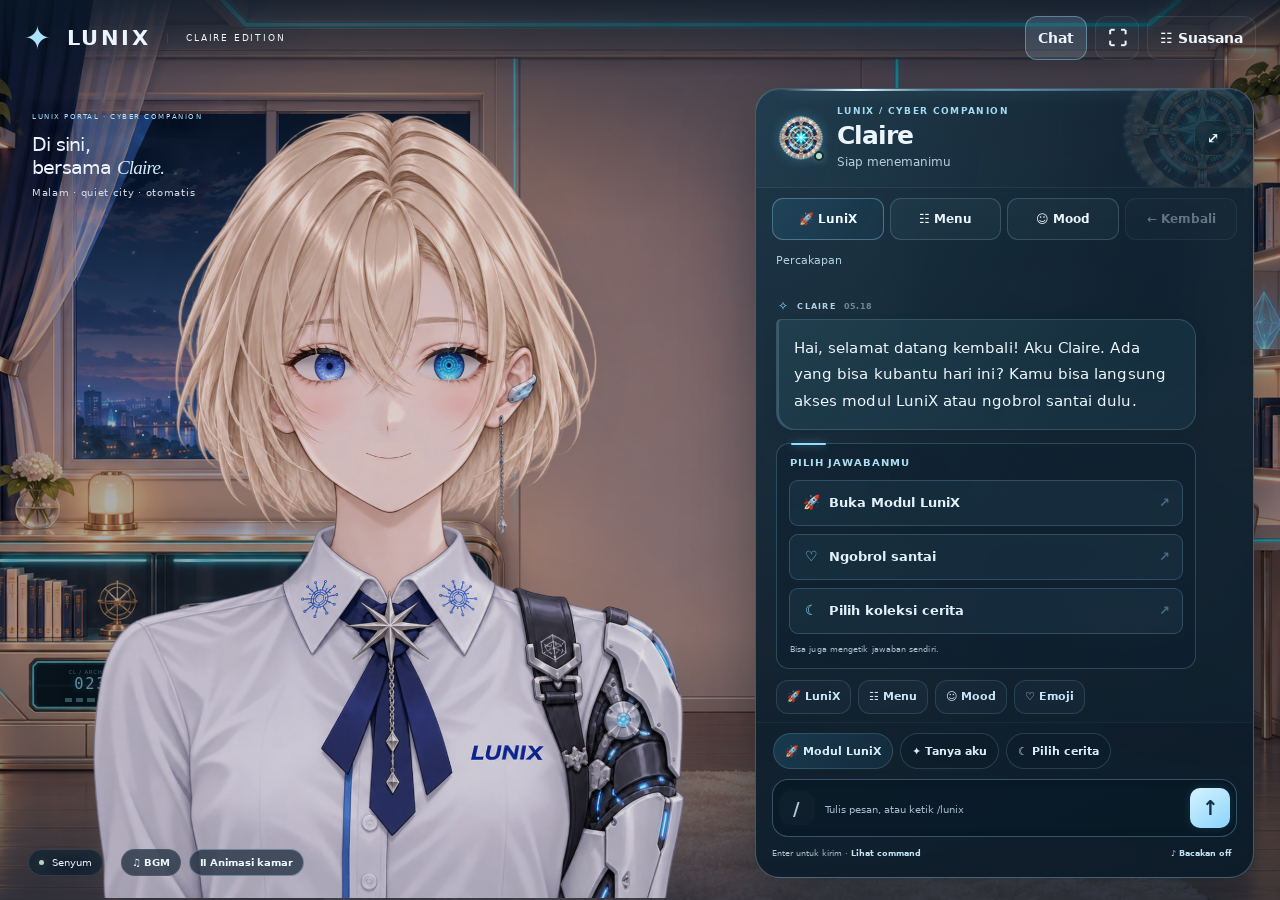
==== room.html @ 301cb4c5 "test phase test phase" ====
<!doctype html><html lang="id"><head><meta charset="utf-8"><meta name="viewport" content="width=device-width,initial-scale=1,viewport-fit=cover,interactive-widget=resizes-content"><meta name="theme-color" content="#101c29"><meta name="description" content="Portal interaktif LUNIX bersama Claire. Akses LuniX Gaji, TPP, Kas Kecil, Arsip, dan layanan lainnya dengan mudah."><title>LUNIX · Claire Edition</title><link rel="icon" type="image/svg+xml" href="data:image/svg+xml,%3Csvg%20xmlns='http://www.w3.org/2000/svg'%20viewBox='0%200%2064%2064'%3E%3Crect%20width='64'%20height='64'%20rx='16'%20fill='%230d1f2d'/%3E%3Cpath%20d='M32%2010l5.5%2016.5L54%2032l-16.5%205.5L32%2054l-5.5-16.5L10%2032l16.5-5.5Z'%20fill='%239ee6ff'/%3E%3C/svg%3E"><link rel="stylesheet" href="room.css"><link rel="stylesheet" href="chat.css"><link rel="stylesheet" href="chat-v130.css"><link rel="stylesheet" href="chat-v131.css"></head><body class="immersive-room"><a class="skip" href="#message">Langsung ke chat</a><main class="app"><header class="topbar"><a class="brand" href="index.html" target="_top" aria-label="LUNIX beranda"><span class="spark">✦</span> LUNIX <span class="brand-sub">CLAIRE EDITION</span></a><nav aria-label="Menu utama"><button class="icon-button" id="chat-toggle" aria-controls="chat-panel" aria-expanded="true">Chat</button><button class="icon-button" id="fullscreen-toggle" aria-label="Layar penuh">⛶</button><button class="icon-button" id="open-settings" aria-label="Buka pengaturan">☷ <span>Suasana</span></button></nav></header><div class="workspace"><section class="scene-card" aria-label="Claire di kamarnya"><div class="room-stage" id="room-stage"><div class="room-world" id="room-world" aria-hidden="true"></div><div class="scene-shade" aria-hidden="true"></div><div class="scene-heading"><span class="eyebrow">LUNIX PORTAL · CYBER COMPANION</span><h1>Di sini, bersama <em>Claire.</em></h1><p id="ambience-label">Blue hour · city lights</p></div><div class="avatar-wrap"><canvas id="avatar" role="img" aria-label="Claire, karakter anime sibernetik yang bereaksi saat diajak ngobrol"></canvas></div><div class="scene-note" id="scene-note" role="status">Menyiapkan Claire…</div><div class="scene-footer"><span><i></i><b id="mood-label">Netral</b></span><div class="scene-controls"><button id="bgm-mute" aria-label="Mute BGM saja" aria-pressed="false">♫ BGM</button><button id="toggle-room" aria-pressed="true" title="Jeda atau lanjutkan animasi kamar">Ⅱ <span>Animasi kamar</span></button></div></div></div></section><section id="chat-panel" class="chat-panel" aria-labelledby="chat-title"><div class="chat-led" aria-hidden="true"><i></i></div><header class="chat-header"><div class="claire-core" aria-hidden="true"><img class="core-gear" src="assets/claire-chat-core-v119.png" alt=""><span></span></div><div><span class="chat-kicker">LUNIX / CYBER COMPANION</span><h2 id="chat-title">Claire</h2><p id="chat-presence">Siap menemanimu</p></div><button class="icon-button" id="expand-chat" aria-label="Perbesar atau kecilkan chat">⤢</button><img class="header-gear" src="assets/claire-chat-core-v119.png" alt="" aria-hidden="true"></header><div class="chat-toolbar" role="navigation" aria-label="Navigasi chat"><button id="chat-lunix" aria-controls="messages">🚀 LuniX</button><button id="chat-menu" aria-controls="messages">☷ Menu</button><button id="chat-moods">☺ Mood</button><button id="chat-back" disabled>← Kembali</button></div><div class="chat-location"><span id="chat-route">Percakapan</span><button id="jump-latest" hidden>↓ Pesan terbaru</button><button id="finish-typewriter" hidden>▸ Tampilkan lengkap</button></div><div class="messages" id="messages" role="log" aria-label="Percakapan" aria-live="polite" aria-relevant="additions"></div><div class="typing" id="typing" hidden>Claire sedang merespons <span>● ● ●</span></div><div class="suggestions" aria-label="Arah percakapan"><button data-command="/lunix" class="suggestion-primary">🚀 Modul LuniX</button><button data-command="/tanya">✦ Tanya aku</button><button data-command="/cerita">☾ Pilih cerita</button></div><form id="chat-form" class="composer"><label class="sr-only" for="message">Pesan atau command</label><div class="input-row"><button type="button" id="open-commands" aria-label="Lihat daftar command">/</button><input id="message" name="message" autocomplete="off" maxlength="600" enterkeyhint="send" placeholder="Tulis pesan, atau ketik /lunix"><button type="submit" id="send" aria-label="Kirim pesan">↑</button></div><div class="composer-caption"><span>Enter untuk kirim · <button type="button" id="command-link">Lihat command</button></span><button type="button" id="voice-toggle" aria-pressed="false">♪ Bacakan off</button></div></form></section></div><footer class="page-footer"><span>LUNIX · CLAIRE EDITION</span><span>Ketuk Claire untuk menyapa · Ketik /lunix untuk modul</span></footer></main><dialog id="commands-dialog" aria-labelledby="commands-title"><div class="dialog-heading"><div><span class="eyebrow">ONE LITTLE COMMAND</span><h2 id="commands-title">Beri Claire arahan.</h2></div><button data-close aria-label="Tutup daftar command">×</button></div><p>Ketuk command untuk langsung menjalankannya, atau ketik di chat.</p><div class="command-grid" id="command-grid"></div><p class="subtle">Mood lain: netral, senyum, santai, sedih, tertawa, gemas, benci, terkejut, marah, devil. Semua tersedia di menu Ekspresi.</p></dialog><dialog id="settings-dialog" aria-labelledby="settings-title"><div class="dialog-heading"><div><span class="eyebrow">MAKE YOURSELF AT HOME</span><h2 id="settings-title">Suasana & gerakan</h2></div><button data-close aria-label="Tutup pengaturan">×</button></div><div class="settings-grid"><label>Waktu di kamar<select id="lighting"><option value="auto">Otomatis · jam perangkat</option><option value="morning">Pagi · soft sunrise</option><option value="day">Siang · clear sky</option><option value="dusk">Sore · blue hour</option><option value="night">Malam · quiet city</option><option value="cycle">Pratinjau siklus · 2 menit</option></select></label><label>Layar TV<select id="tv-mode"><option value="showcase">LUNIX · animated showcase</option><option value="orbit">Orbit · planetarium</option><option value="music">Musik · visualizer tanpa audio</option><option value="off">Matikan layar</option></select></label><label>Gerakan karakter<select id="character-motion"><option value="calm">Natural · lembut</option><option value="lively">Lebih aktif</option><option value="off">Idle mati</option></select></label><label>Kualitas avatar<select id="quality"><option value="eco">Hemat · hingga 30 FPS</option><option value="smooth">Halus adaptif · hingga 60 FPS</option></select></label><label class="check"><input id="room-motion" type="checkbox" checked> Animasi langit, cahaya & TV</label><label class="check"><input id="blush" type="checkbox" checked> Rona pipi sesuai ekspresi</label><label class="check"><input id="emoji" type="checkbox" checked> Emoji saat mood berganti</label><label class="check"><input id="chat-fx" type="checkbox" checked> LED & gear chatbox</label><label class="check"><input id="hair-motion" type="checkbox" checked> Rambut mengikuti gerak & angin lembut</label><label class="check"><input id="follow" type="checkbox" checked> Tatapan mengikuti kursor</label></div><section class="text-settings" aria-labelledby="text-settings-title"><span class="eyebrow">MAKE IT COMFORTABLE</span><h3 id="text-settings-title">Tampilan chat</h3><label class="check"><input id="typewriter-enabled" type="checkbox" checked> Teks muncul bertahap</label><label>Kecepatan teks<select id="typewriter-speed"><option value="slow">Pelan · 24 karakter/detik</option><option value="normal" selected>Natural · 42 karakter/detik</option><option value="fast">Cepat · 72 karakter/detik</option></select></label><p class="subtle">Ketuk Tampilkan lengkap untuk melewati animasi.</p></section><section class="idle-settings text-settings" aria-labelledby="idle-title"><span class="eyebrow">A LITTLE MORE ALIVE</span><h3 id="idle-title">Teman saat senggang</h3><label class="check"><input id="idle-enabled" type="checkbox" checked> Sapaan lembut setelah lama diam</label><label>Waktu menunggu<select id="idle-delay"><option value="120">2 menit</option><option value="180">3 menit</option><option value="300">5 menit</option></select></label><label class="check"><input id="idle-audio" type="checkbox"> Humming & bunyi suasana Claire</label><div class="audio-actions"><button id="idle-preview">✦ Pratinjau sapaan</button><button id="test-humming">♫ Coba humming</button></div><p class="subtle">Tidak menyela saat kamu mengetik, membaca riwayat, atau membuka menu. Maksimal dua sapaan dan dua humming dalam satu masa diam. Humming bawaan bernuansa sintetis lembut.</p></section><section class="audio-settings" aria-labelledby="audio-title"><div class="audio-heading"><span class="eyebrow">ROOM SOUND</span><h3 id="audio-title">Musik & suara Claire</h3><p>BGM dan suara Claire diatur terpisah.</p></div><div class="audio-cards"><div class="audio-card"><h4>Musik kamar</h4><div class="audio-actions"><button id="bgm-play" aria-pressed="false">▷ Putar BGM</button><button id="bgm-mute-setting" aria-pressed="false" aria-label="Mute BGM saja">Mute BGM</button></div><label class="audio-volume" for="bgm-volume"><span>Volume BGM <output id="bgm-volume-value" for="bgm-volume">35%</output></span><input id="bgm-volume" type="range" min="0" max="100" value="35"></label><small id="bgm-status" role="status">BGM dijeda</small></div><div class="audio-card"><h4>Suara Claire</h4><label class="check"><input id="audio-reactions" type="checkbox" checked> Suara reaksi</label><label class="audio-volume" for="claire-volume"><span>Volume suara <output id="claire-volume-value" for="claire-volume">80%</output></span><input id="claire-volume" type="range" min="0" max="100" value="80"></label><div class="audio-actions"><button id="test-giggle">▷ Uji giggle</button></div><small id="claire-audio-status" role="status">Suara reaksi siap</small></div></div><p class="subtle">BGM diputar otomatis secara loop saat kamar siap. Volumenya merendah saat Claire bersuara dan kembali lembut setelahnya.</p></section><p class="subtle" id="motion-notice">Animasi berjalan penuh. BGM diputar otomatis secara loop.</p><div class="settings-links"><a href="background.html" target="_blank" rel="noopener">Lihat kamar tanpa Claire ↗</a></div></dialog><dialog id="expressions-dialog" aria-labelledby="expressions-title"><div class="dialog-heading"><div><span class="eyebrow">A MOOD FOR EVERY MOMENT</span><h2 id="expressions-title">Ekspresi Claire</h2></div><button data-close aria-label="Tutup ekspresi">×</button></div><div id="mood-grid" class="mood-grid"></div><label class="eye-setting">Kelopak mata<select id="eye-mode"><option value="auto">Otomatis</option><option value="closed">Tutup Mata</option><option value="immersed">Menghayati</option></select></label><div class="gesture-grid"><button data-command="/angguk">Angguk</button><button data-command="/miring">Miring kepala</button><button data-command="/lihat kiri">Lirik kiri</button><button data-command="/lihat kanan">Lirik kanan</button><button data-command="/lihat atas">Lirik atas</button><button data-command="/lihat bawah">Lirik bawah</button></div></dialog><script src="room-boot.js"></script></body></html>
---- room.css ----
.room-stage{position:relative;isolation:isolate;overflow:hidden;background:#172e43;width:100%;height:100%}.room-world{position:absolute;overflow:hidden;background:url('assets/claire-room-landscape-v122.png') center/100% 100% no-repeat;transition:filter 1.8s ease}.room-world.portrait{background-image:url('assets/claire-room-portrait-v122.png')}.room-world.night{filter:brightness(.68) saturate(.86) hue-rotate(4deg)}.window-pane{position:absolute;overflow:hidden;contain:paint;pointer-events:none}.window-pane.left{left:10.74%;top:12.7%;width:14.13%;height:38.18%;clip-path:polygon(42% 0,100% 0,100% 100%,0 100%,0 50%)}.window-pane.right{left:25.85%;top:12.7%;width:14.13%;height:38.18%}.portrait .window-pane.left{left:9.3%;top:12.5%;width:17.25%;height:23.83%}.portrait .window-pane.right{left:28.22%;top:12.5%;width:16.8%;height:23.83%}.cloud-layer{position:absolute;inset:0;background:radial-gradient(ellipse 29% 3% at 19% 24%,#e6d6f67a,transparent 100%),radial-gradient(ellipse 35% 2% at 62% 42%,#fbd0c365,transparent 100%),radial-gradient(ellipse 20% 2% at 86% 15%,#aecbfc65,transparent 100%);background-size:190% 100%;animation:sky-travel 42s linear infinite alternate;opacity:.65}.window-pane.right .cloud-layer{background-position:40% 0;animation-delay:-9s}.sky-haze{position:absolute;inset:0;background:linear-gradient(0deg,transparent 20%,#82d7ff14 65%,#8abaff20);animation:sky-glow 9s ease-in-out infinite alternate}.star{position:absolute;width:2px;height:2px;background:#e2f5ff;border-radius:50%;box-shadow:0 0 5px #9edcff;animation:twinkle 4.8s ease-in-out infinite;opacity:.25}.night .star{width:2.4px;height:2.4px}.city-light{position:absolute;top:86%;width:2px;height:2px;background:#b7efff;box-shadow:0 0 5px #42c7ff;animation:twinkle 3.8s ease-in-out infinite}.tv-screen{position:absolute;left:72.27%;top:23.9%;width:20.9%;height:17.05%;overflow:hidden;background:radial-gradient(ellipse at 50% 50%,#163654,#071223 78%);border-radius:1px;color:#98dfff;contain:paint;box-shadow:0 0 18px #39cdff27}.portrait .tv-screen{left:66.5%;top:18.9%;width:24.7%;height:9.6%}.tv-screen[data-tv=off]{background:#081223;box-shadow:none}.tv-screen[data-tv=off]>*{visibility:hidden}.tv-orbit{position:absolute;inset:8% 22%;display:grid;place-items:center}.planet{width:33%;aspect-ratio:1;border-radius:50%;background:radial-gradient(circle at 30% 28%,#b4ecff,#4faee5 48%,#16355e 76%);box-shadow:0 0 18px #55caff75}.orbit-ring{position:absolute;width:80%;height:45%;border:1px solid #75d7ff7a;border-radius:50%;transform:rotate(-24deg)}.orbit-ring:after{content:'';position:absolute;width:6px;height:6px;background:#c9f5ff;border-radius:50%;left:3%;top:28%;box-shadow:0 0 9px #47cbff;animation:orbit-light 7s ease-in-out infinite alternate}.orbit-ring.second{transform:rotate(34deg);width:95%;height:60%;border-color:#a8d6ff30}.tv-caption{position:absolute;top:9%;left:8%;font:500 clamp(5px,.65vw,10px)/1.5 system-ui;letter-spacing:.2em;color:#b6dcf1b3}.tv-bottom{position:absolute;bottom:8%;right:8%;font:500 clamp(4px,.5vw,8px)/1 system-ui;letter-spacing:.14em;color:#b6dcf18a}.tv-wave{display:none;position:absolute;inset:34% 14% 24%;align-items:center;justify-content:center;gap:5%}.tv-wave i{display:block;width:5%;height:35%;border-radius:4px;background:linear-gradient(#c3ebff,#4399cc);animation:equalize 1.7s ease-in-out infinite alternate;transform-origin:center}.tv-screen[data-tv=music] .tv-wave{display:flex}.tv-screen[data-tv=music] .tv-orbit{display:none}.ambient-lamp{position:absolute;left:25%;top:48%;width:17%;height:26%;background:radial-gradient(ellipse,#ffcc7e24,transparent 68%);mix-blend-mode:screen;animation:lamp-breathe 8s ease-in-out infinite alternate}.portrait .ambient-lamp{left:12%;top:35%;width:27%;height:22%}.room-world.paused *,body.page-hidden .room-world *{animation-play-state:paused!important}.background-only{margin:0;background:#0c1722;overflow:hidden}.background-only .room-stage{height:100svh}.background-controls{position:fixed;bottom:16px;right:16px;display:flex;gap:8px;z-index:5}.background-controls button,.background-controls a{border:1px solid #ffffff40;background:#0c1722cc;color:white;font:13px system-ui;padding:10px 14px;border-radius:24px;text-decoration:none}.background-controls a:focus-visible,.background-controls button:focus-visible{outline:3px solid #a0e4ff;outline-offset:3px}@keyframes sky-travel{from{background-position:0% 0}to{background-position:100% 0}}@keyframes sky-glow{from{opacity:.25}to{opacity:.9}}@keyframes twinkle{0%,100%{opacity:.16}50%{opacity:.85}}@keyframes orbit-light{from{transform:translate(0,0)}to{transform:translate(65px,12px)}}@keyframes equalize{from{transform:scaleY(.45)}to{transform:scaleY(1.7)}}@keyframes lamp-breathe{from{opacity:.5}to{opacity:.9}}@media (max-width:0px){.room-world *{animation:none!important;transition:none!important}.room-world{transition:none!important}}.tv-showcase{position:absolute;inset:0;display:none;overflow:hidden;background:#071321;pointer-events:none}.lunix-showcase{display:block;width:100%;height:100%}.tv-screen[data-tv=showcase] .tv-showcase{display:block}.tv-screen[data-tv=showcase]>.tv-orbit,.tv-screen[data-tv=showcase]>.tv-wave,.tv-screen[data-tv=showcase]>.tv-caption,.tv-screen[data-tv=showcase]>.tv-bottom{display:none}.tv-brand-float{animation:tv-lunix-float 8s ease-in-out infinite alternate}.tv-brand-shine{animation:tv-lunix-shine 7.5s ease-in-out infinite}.tv-brand-ticker{animation:tv-lunix-ticker 24s linear infinite}.tv-brand-orbit{transform-origin:300px 155px;animation:tv-lunix-orbit 55s linear infinite}.tv-brand-scan{animation:tv-lunix-scan 12s linear infinite}.tv-brand-dots{animation:tv-lunix-dots 8s ease-in-out infinite alternate}@keyframes tv-lunix-float{from{transform:translateY(0)}to{transform:translateY(-3px)}}@keyframes tv-lunix-shine{0%,16%{transform:translateX(0)}66%,100%{transform:translateX(760px)}}@keyframes tv-lunix-ticker{from{transform:translateX(0)}to{transform:translateX(-630px)}}@keyframes tv-lunix-orbit{to{transform:rotate(360deg)}}@keyframes tv-lunix-scan{from{transform:translateY(0)}to{transform:translateY(172px)}}@keyframes tv-lunix-dots{from{opacity:.2}to{opacity:.65}}@media (max-width:0px){.tv-showcase *{animation:none!important;transition:none!important}}.room-world{transition:filter 3.2s ease}.room-world[data-time=morning]{filter:brightness(1.09) saturate(.88)}.room-world[data-time=day]{filter:brightness(1.18) saturate(.85)}.room-world[data-time=dusk]{filter:none}.room-world[data-time=night]{filter:brightness(.68) saturate(.86)}.sky-tone{position:absolute;inset:0;opacity:0;transition:opacity 3.2s ease;pointer-events:none}.sky-morning{background:linear-gradient(#79b8dc 0%,#bedcea 32%,#f6d7b5 62%,#f6d7b500 85%)}.sky-day{background:linear-gradient(#72c4ef 0%,#c6e9fa 50%,#e4f6ff80 73%,#e4f6ff00 89%)}.sky-night{background:linear-gradient(#030c21de,#0a1e4080 58%,transparent 90%)}.room-world[data-time=morning] .sky-morning,.room-world[data-time=day] .sky-day,.room-world[data-time=night] .sky-night{opacity:1}.window-pane.left .sky-morning:after{content:'';position:absolute;left:55%;top:15%;width:18%;aspect-ratio:1;background:radial-gradient(circle,#fff3ccbb,#fff1c626 45%,transparent 72%)}.window-pane.right .sky-night:after{content:'';position:absolute;left:64%;top:11%;width:6%;aspect-ratio:1;border-radius:50%;background:#d3eaff;box-shadow:0 0 13px #c5e5ff40;opacity:.6}.cloud-layer{left:-100%;right:auto;top:0;bottom:auto;width:400%;height:72%;background-image:url("assets/claire-clouds-v121.png");background-size:25% 100%;background-repeat:repeat-x;opacity:.28;animation:room-cloud-drift 52s linear infinite;transition:opacity 3s ease}.cloud-layer.far{opacity:.19;transform:scaleY(.85);animation-duration:95s;top:7%}.cloud-layer.near{animation-duration:48s}.window-pane.right .cloud-layer{background-position:18% 0;animation-delay:-5s}.room-world[data-time=morning] .cloud-layer.near{opacity:.47}.room-world[data-time=day] .cloud-layer.near{opacity:.6}.room-world[data-time=night] .cloud-layer.near{opacity:.12}.room-world[data-time=morning] .cloud-layer.far,.room-world[data-time=day] .cloud-layer.far{opacity:.3}.room-world[data-time=night] .cloud-layer.far{opacity:.07}.room-world[data-time=morning] .star,.room-world[data-time=day] .star,.room-world[data-time=morning] .city-light,.room-world[data-time=day] .city-light{visibility:hidden}.room-world[data-time=day] .ambient-lamp{opacity:.2;animation:none}.sky-haze{opacity:.25;animation-duration:15s}@keyframes room-cloud-drift{from{transform:translateX(0)}to{transform:translateX(-25%)}}@media (max-width:0px){.sky-tone,.cloud-layer{transition:none!important;animation:none!important}}.cloud-layer{background-size:25% auto;background-position:0 20%;mask-image:linear-gradient(90deg,transparent,#000 9%,#000 91%,transparent);mask-size:25% 100%;mask-repeat:repeat-x}.window-pane.right .cloud-layer{background-position:18% 20%}.cabinet-panel{position:absolute;left:7.95%;top:73.9%;width:8%;height:4.55%;display:flex;align-items:center;justify-content:center;flex-direction:column;overflow:hidden;background:linear-gradient(150deg,#091d2a,#07121c);color:#9be6ff;clip-path:polygon(4% 0,96% 0,100% 10%,100% 90%,96% 100%,4% 100%,0 90%,0 10%);contain:paint;text-shadow:0 0 7px #43c8ff77}.portrait .cabinet-panel{left:8.2%;top:54.17%;width:10.15%;height:2.93%}.cabinet-label{font:500 clamp(3px,.42vw,7px)/1.3 system-ui;letter-spacing:.15em;opacity:.6}.cabinet-counter{font:500 clamp(7px,1.2vw,18px)/1.1 ui-monospace,Consolas,monospace;letter-spacing:.13em;transition:color .3s}.cabinet-bars{display:flex;width:50%;height:10%;align-items:center;justify-content:center;gap:8%;margin-top:4%}.cabinet-bars i{width:13%;height:100%;background:#87e4ff;opacity:.55;animation:cabinet-meter 2.8s ease-in-out infinite alternate}.cabinet-bars i:nth-child(2){animation-delay:-.5s}.cabinet-bars i:nth-child(3){animation-delay:-1.2s}.cabinet-bars i:nth-child(4){animation-delay:-1.8s}.cabinet-bars i:nth-child(5){animation-delay:-2.2s}.cabinet-panel:after{position:absolute;content:'';inset:0;background:linear-gradient(transparent 47%,#89eaff14 50%,transparent 53%);animation:cabinet-scan 7s linear infinite;pointer-events:none}.cabinet-led{position:absolute;height:.26%;border-radius:5px;background:#6adfff40;box-shadow:0 0 7px #43c9ff66;overflow:hidden;pointer-events:none}.cabinet-led:before{position:absolute;content:'';inset:0 auto 0 0;width:35%;background:linear-gradient(90deg,transparent,#d2f8ff,#62dfff,transparent);animation:cabinet-flow 4.2s linear infinite}.cabinet-led.one{left:3.1%;top:62.15%;width:12.8%}.cabinet-led.two{left:18%;top:62.15%;width:9.5%}.cabinet-led.three{left:28.8%;top:62.15%;width:10.5%}.cabinet-led.lower{left:23%;top:72.1%;width:17.6%}.cabinet-led.two:before{animation-delay:-1.1s}.cabinet-led.three:before{animation-delay:-2.1s}.cabinet-led.lower:before{animation-delay:-3.2s}.portrait .cabinet-led.one{left:4.8%;top:46.35%;width:12.6%}.portrait .cabinet-led.two{left:20.3%;top:46.35%;width:10%}.portrait .cabinet-led.three{left:32.5%;top:46.35%;width:11%}.portrait .cabinet-led.lower{left:25.9%;top:52.98%;width:19.5%}.ambient-lamp{left:7%;top:46%;width:13%;height:20%}.portrait .ambient-lamp{left:9%;top:35%;width:14%;height:15%}.room-world.paused *:before,.room-world.paused *:after,body.page-hidden .room-world *:before,body.page-hidden .room-world *:after{animation-play-state:paused!important}@keyframes cabinet-flow{from{transform:translateX(-110%)}to{transform:translateX(400%)}}@keyframes cabinet-meter{from{opacity:.25;transform:scaleY(.5)}to{opacity:.9;transform:scaleY(1)}}@keyframes cabinet-scan{from{transform:translateY(-100%)}to{transform:translateY(100%)}}@media (max-width:0px){.cabinet-panel *,.cabinet-panel:after,.cabinet-led:before{animation:none!important;transition:none!important}}.background-controls{left:max(12px,env(safe-area-inset-left));right:max(12px,env(safe-area-inset-right));bottom:max(12px,env(safe-area-inset-bottom));justify-content:flex-end;flex-wrap:wrap}.background-controls button,.background-controls a{min-height:44px;text-align:center}.background-only .room-stage{height:100vh;height:100dvh}@media(max-width:420px){.background-controls{gap:6px}.background-controls button,.background-controls a{font-size:11px;padding:9px 11px}}
---- chat.css ----
:root{color-scheme:dark;--bg:#0c141e;--panel:#14212f;--line:#b5d9ed1a;--text:#eaf4fb;--muted:#9eafbf;--blue:#abe3ff;--serif:Georgia,'Times New Roman',serif;font-family:Inter,Segoe UI,Arial,sans-serif;font-size:14px}*{box-sizing:border-box}body{margin:0;background:radial-gradient(ellipse at 10% 0,#1c344344,transparent 58%),var(--bg);color:var(--text)}button,input,select{font:inherit}button,a,input,select{-webkit-tap-highlight-color:transparent}button{cursor:pointer;border:1px solid var(--line);border-radius:12px;background:#ffffff05;color:var(--text);padding:10px 14px;transition:background .2s,border-color .2s}button:hover{background:#abe3ff14;border-color:#abe3ff44}button:disabled{opacity:.5;cursor:wait}button:focus-visible,a:focus-visible,input:focus-visible,select:focus-visible{outline:2px solid var(--blue);outline-offset:4px}a{color:inherit}button[aria-pressed=true]{background:#abe3ff20;border-color:#abe3ff66}a:hover{color:var(--blue)}.app{max-width:1640px;margin:auto;padding:0 32px}.topbar{height:90px;display:flex;align-items:center;justify-content:space-between;gap:16px}.brand{display:flex;align-items:center;gap:13px;font-weight:800;font-size:21px;letter-spacing:.12em;text-decoration:none;white-space:nowrap}.spark{color:var(--blue);font-size:32px}.brand-sub{font-size:9px;font-weight:400;letter-spacing:.2em;border-left:1px solid var(--line);padding-left:18px;margin-left:4px}.topbar nav{display:flex;align-items:center;gap:16px}.local-badge{font-size:9px;letter-spacing:.16em;color:#b9d0d8;display:flex;align-items:center;gap:8px}.local-badge i,.scene-footer i{display:inline-block;width:5px;height:5px;border-radius:50%;background:#b5d6ba;box-shadow:0 0 8px #b5d6ba35}.icon-button{padding:9px 12px;white-space:nowrap}.studio-link{font-size:12px;text-decoration:none;color:var(--muted)}.workspace{display:grid;grid-template-columns:minmax(0,1fr) 380px;gap:24px;height:clamp(640px,calc(100svh - 148px),950px)}.scene-card{min-width:0;display:flex;flex-direction:column;background:#13202c;border:1px solid var(--line);border-radius:24px;overflow:hidden;box-shadow:0 24px 75px #0003}.room-stage{flex:1;min-height:0}.scene-shade{position:absolute;inset:0;background:linear-gradient(#0b1b2c9c,transparent 30%,transparent 72%,#0b1b2c99);pointer-events:none;z-index:1}.scene-heading{position:absolute;top:28px;left:28px;right:20px;z-index:3;text-shadow:0 2px 20px #00102388;pointer-events:none}.eyebrow{font-size:8px;letter-spacing:.22em;color:var(--blue);line-height:1.5}.scene-heading h1{font-size:clamp(22px,2.1vw,37px);font-weight:500;letter-spacing:-.04em;line-height:1.25;margin:10px 0 8px}.scene-heading em{font-family:var(--serif);font-weight:400;color:#d3edff}.scene-heading p{font-size:10px;color:#d3dbe4;letter-spacing:.07em;margin:0}.avatar-wrap{position:absolute;width:76%;height:91%;bottom:-1px;left:12%;z-index:2;filter:drop-shadow(0 0 20px #17314719)}#avatar{width:100%;height:100%;display:block;touch-action:pan-y}.scene-footer{position:absolute;left:22px;right:22px;bottom:16px;z-index:4;display:flex;align-items:center;justify-content:space-between;gap:10px;font-size:10px}.scene-footer>span{display:flex;align-items:center;gap:8px;text-shadow:0 2px 8px #001023}.scene-footer b{font-weight:400}.scene-footer button{font-size:10px;border-radius:20px;background:#0a1b2ca6;padding:7px 10px;backdrop-filter:blur(12px)}.scene-note{position:absolute;bottom:54px;left:50%;transform:translateX(-50%);z-index:4;font-size:11px;padding:8px 14px;border:1px solid #ffffff20;background:#0b1b2cd9;backdrop-filter:blur(12px);border-radius:18px;max-width:90%;text-align:center;pointer-events:none;transition:opacity .3s}.scene-note:empty{opacity:0}.reaction-dock{display:flex;align-items:center;justify-content:center;gap:8px;padding:15px 12px;flex-wrap:wrap;border-top:1px solid var(--line)}.reaction-dock>span{font-size:8px;letter-spacing:.16em;color:var(--muted);margin-right:8px}.reaction-dock button{font-size:11px;padding:8px 13px;border-radius:24px}.chat-panel{display:flex;flex-direction:column;min-height:0;min-width:0;background:linear-gradient(150deg,#172635,#111d2a);border:1px solid var(--line);border-radius:24px;overflow:hidden}.chat-header{display:flex;align-items:center;gap:12px;padding:24px 22px 18px}.claire-initial{position:relative;border:1px solid #abe3ff33;background:linear-gradient(130deg,#c3dbea22,#abe3ff05);width:42px;height:42px;display:grid;place-items:center;border-radius:50%;font-family:var(--serif);font-size:25px;color:#c8eaff}.claire-initial>span{position:absolute;right:-1px;bottom:1px;width:9px;height:9px;border:2px solid #172635;border-radius:50%;background:#a6d6b7}.chat-header h2{font-size:16px;font-weight:550;margin:0}.chat-header h2>span{font-size:7px;letter-spacing:.18em;margin-left:7px;color:var(--blue);font-weight:400}.chat-header p{font-size:10px;color:var(--muted);margin:5px 0 0}.chat-header>button{margin-left:auto}.chat-disclaimer{font-size:9px;padding:10px 22px;border-top:1px solid var(--line);border-bottom:1px solid var(--line);color:var(--muted);background:#090f171f}.messages{flex:1;min-height:0;overflow-y:auto;overscroll-behavior:contain;padding:22px 20px 12px;scrollbar-width:thin;scrollbar-color:#6587a13d transparent;display:flex;flex-direction:column;gap:18px}.message{max-width:92%;align-self:flex-start}.message .speaker{font-size:8px;letter-spacing:.13em;color:#a8becf;padding-left:2px;margin-bottom:6px;display:flex;gap:8px;align-items:center}.message .speaker time{font-size:8px;color:#6d879a;letter-spacing:.03em}.message p{font-size:12px;line-height:1.8;padding:13px 15px;margin:0;background:#ffffff06;border:1px solid #ffffff0c;border-radius:2px 15px 15px 15px;white-space:pre-wrap;overflow-wrap:anywhere}.message.user{align-self:flex-end;max-width:88%}.message.user .speaker{justify-content:flex-end}.message.user p{background:#38566966;border-color:#abe3ff1c;border-radius:15px 2px 15px 15px;color:#dff1ff}.message.system p{font-size:11px;border-style:dashed;background:transparent;color:#aac7dc}.typing{font-size:10px;color:var(--muted);padding:0 22px 12px}.typing span{font-size:8px;margin-left:6px;letter-spacing:.16em;animation:typing 1.6s ease-in-out infinite}.suggestions{padding:8px 20px 12px;display:flex;flex-wrap:wrap;gap:6px}.suggestions button{font-size:10px;border-radius:24px;padding:7px 10px;color:#bcd2e2}.composer{padding:0 18px 18px}.input-row{display:flex;gap:4px;align-items:center;border:1px solid #abe3ff25;border-radius:14px;background:#09141f66;padding:6px}.input-row:focus-within{border-color:#abe3ff80}.input-row input{min-width:0;width:100%;border:0;outline:none;background:transparent;color:var(--text);font-size:12px;padding:10px 4px}.input-row input::placeholder{color:#849aab;font-size:10px}.input-row input:focus-visible{outline:0}.input-row button{width:34px;height:34px;display:grid;place-items:center;padding:0;border:0;font-size:20px;color:var(--muted)}.input-row #send{background:#afe2fc;color:#153047;border-radius:10px;font-weight:600}.composer-caption{display:flex;justify-content:space-between;align-items:center;gap:8px;margin-top:10px;font-size:8px;color:#8ca2b5}.composer-caption button{font-size:8px;padding:0;border:0;background:none;color:#b7daef;border-radius:3px}.composer-caption #voice-toggle{padding:4px 6px;white-space:nowrap}.page-footer{display:flex;justify-content:space-between;gap:16px;padding:20px 2px 24px;font-size:8px;letter-spacing:.08em;color:#7f94a7}.page-footer a{color:#b9d8ec;text-decoration:none;letter-spacing:0}.sr-only,.skip{position:absolute;width:1px;height:1px;padding:0;overflow:hidden;clip:rect(0,0,0,0);white-space:nowrap;border:0}.skip:focus{z-index:100;top:10px;left:10px;width:auto;height:auto;clip:auto;background:#14212f;padding:15px;border-radius:10px}dialog{width:min(540px,calc(100% - 32px));max-height:85svh;border:1px solid #abe3ff2b;border-radius:24px;background:#142331;color:var(--text);padding:26px;box-shadow:0 32px 120px #0009}dialog::backdrop{background:#040b15b8;backdrop-filter:blur(8px)}.dialog-heading{display:flex;align-items:center;justify-content:space-between;gap:16px}.dialog-heading h2{font-weight:500;font-size:24px;letter-spacing:-.03em;margin:7px 0 12px}.dialog-heading button{font-size:25px;line-height:1;padding:4px 11px;border-radius:50%}dialog p{font-size:12px;line-height:1.8;color:#b4c8d7}.command-grid{display:grid;grid-template-columns:1fr 1fr;gap:8px;margin-top:20px}.command-grid button{text-align:left;padding:13px}.command-grid code{font:11px ui-monospace,Consolas,monospace;color:#c2eaff;display:block}.command-grid small{display:block;font-size:9px;color:#98b1c5;margin-top:5px}.subtle{font-size:10px!important;color:#91aabd!important;line-height:1.8}.settings-grid{display:grid;grid-template-columns:1fr 1fr;gap:20px 16px;margin:20px 0}.settings-grid label,.eye-setting{font-size:11px;color:#c4d7e6;display:flex;flex-direction:column;gap:9px}.settings-grid select,.eye-setting select{width:100%;padding:10px 9px;background:#0f1c29;border:1px solid #abcde22b;border-radius:10px;color:#dbeaf6;font-size:11px;min-width:0}.settings-grid .check{flex-direction:row;align-items:center;gap:8px;font-size:10px}.check input{accent-color:#a5e1ff}.settings-links{display:flex;flex-direction:column;gap:14px;font-size:11px;padding-top:14px;border-top:1px solid var(--line)}.mood-grid{display:grid;grid-template-columns:repeat(3,1fr);gap:8px;margin:20px 0}.mood-grid button{font-size:11px}.mood-grid button[data-mood=yandere],.mood-grid button[data-mood=rage],.mood-grid button[data-mood=devil]{border-color:#dc8caa42}.mood-grid button[data-mood=shy]{border-color:#efa4bd44}.gesture-grid{display:grid;grid-template-columns:repeat(3,1fr);gap:8px;margin-top:18px}.gesture-grid button{font-size:10px;padding:10px 6px}@keyframes typing{50%{opacity:.4}}@media(min-width:1600px){.workspace{grid-template-columns:minmax(0,1fr) 420px}.chat-panel{font-size:15px}.message p{font-size:13px}}@media(max-width:1090px) and (min-width:761px){.app{padding:0 20px}.workspace{grid-template-columns:minmax(0,1fr) 330px;gap:16px}.reaction-dock>span{display:none}.reaction-dock{gap:6px;padding:12px 8px}.reaction-dock button{padding:8px 10px}.scene-heading{left:20px}.avatar-wrap{width:100%;left:0;height:84%}.scene-heading h1{font-size:23px}.brand-sub{font-size:8px}}@media(max-width:760px){.app{padding:0 12px}.topbar{height:68px;gap:8px}.brand{font-size:17px;gap:8px}.spark{font-size:27px}.brand-sub{font-size:7px;padding-left:9px;margin-left:0;letter-spacing:.14em}.topbar nav{gap:8px}.local-badge,.studio-link{display:none}.icon-button{font-size:12px;padding:8px 10px}.workspace{display:flex;flex-direction:column;height:auto;gap:14px}.scene-card{border-radius:20px}.room-stage{flex:none;height:clamp(365px,56svh,560px)}.scene-heading{top:19px;left:19px}.scene-heading .eyebrow{font-size:7px}.scene-heading h1{font-size:25px;margin:7px 0 6px}.scene-heading p{font-size:8px}.avatar-wrap{width:90%;height:85%;left:5%}.scene-footer{left:16px;right:16px;bottom:12px;font-size:9px}.scene-footer button{font-size:9px}.scene-note{font-size:10px;bottom:44px}.reaction-dock{padding:11px 8px;gap:6px}.reaction-dock>span{display:none}.reaction-dock button{font-size:10px;padding:7px 11px}.chat-panel{height:490px;min-height:350px;border-radius:20px}.chat-header{padding:18px 18px 14px}.messages{padding:18px 16px}.message p{font-size:12px}.page-footer{padding:17px 4px 24px;line-height:1.7;font-size:7px;letter-spacing:.02em;flex-wrap:wrap;gap:5px}.composer{padding-bottom:max(16px,env(safe-area-inset-bottom))}.input-row input{font-size:16px}.input-row input::placeholder{font-size:11px}dialog{padding:22px}.settings-grid{gap:18px 12px}.command-grid button{padding:10px}.command-grid code{font-size:10px}}@media(max-width:360px){.brand-sub{display:none}.reaction-dock button{padding:7px 9px}.scene-heading h1{font-size:22px}.settings-grid{grid-template-columns:1fr}.command-grid{grid-template-columns:1fr 1fr}.composer-caption{font-size:7px}}@media(max-height:540px) and (min-width:761px){.topbar{height:60px}.workspace{height:590px}.page-footer{padding:15px 0}.avatar-wrap{height:88%}}@media (max-width:0px){*,*::before,*::after{scroll-behavior:auto!important;transition:none!important}.typing span{animation:none}}.chat-panel{--led:#8edfff;--led-rgb:142,223,255;position:relative;border-color:#8edfff36;background:radial-gradient(ellipse at 0 0,#21485b5c,transparent 52%),linear-gradient(145deg,#152a39,#0f1c29 70%);box-shadow:0 0 0 1px #8edfff05,0 20px 65px #0003,0 0 28px #66cfff08;isolation:isolate}.chat-led{position:absolute;left:25px;right:25px;top:0;height:2px;overflow:hidden;background:linear-gradient(90deg,transparent,rgba(var(--led-rgb),.55),transparent);box-shadow:0 0 15px rgba(var(--led-rgb),.4);z-index:3;pointer-events:none}.chat-led i{display:block;width:35%;height:100%;background:linear-gradient(90deg,transparent,#e4f9ff,transparent);animation:led-flow 5.8s ease-in-out infinite}.chat-header{position:relative;overflow:hidden;padding:25px 20px 22px;min-height:114px;border-bottom:1px solid #b9e1ff0c}.chat-header>div,.chat-header>button{position:relative;z-index:1}.chat-header>button{background:#101e2a66}.claire-core{width:57px;height:57px;flex-shrink:0;display:grid;place-items:center;isolation:isolate}.core-gear{width:100%;height:100%;object-fit:contain;animation:chat-gear 45s linear infinite;filter:drop-shadow(0 0 6px #61d0ff4d)}.claire-core>span{position:absolute;right:1px;bottom:1px;border:2px solid #172c3b;border-radius:50%;width:10px;height:10px;background:#b3e0c7;box-shadow:0 0 8px #a3e0bf5e}.header-gear{position:absolute!important;right:-36px;top:-46px;width:174px;height:174px;object-fit:contain;opacity:.095;pointer-events:none;animation:chat-gear 65s linear infinite reverse;z-index:0!important}.chat-kicker{font-size:6.5px;letter-spacing:.19em;color:var(--led);display:block;margin-bottom:5px}.chat-header h2{font-family:var(--serif);font-size:28px;font-weight:400;letter-spacing:-.03em;line-height:1}.chat-header p{font-size:9px;margin-top:7px}.chat-disclaimer{font-size:8px;letter-spacing:.015em;border-top:0;background:#09131d54;padding:9px 21px;color:#a6b9c8}.messages{position:relative;gap:20px;background:radial-gradient(ellipse at 100% 100%,#33718b08,transparent 60%)}.message{animation:message-arrive .2s ease-out}.message .speaker{color:#b2d3e6;font-size:8px;letter-spacing:.16em;margin-bottom:7px}.message.assistant .speaker:before{content:'✧';color:var(--led);font-size:12px;line-height:1}.message p{background:linear-gradient(130deg,#26465630,#1b314023);border:1px solid #8edfff19;border-radius:2px 16px 16px 16px;font-size:12px;line-height:1.85;box-shadow:inset 2px 0 0 #8edfff14}.message.user p{background:linear-gradient(130deg,#3d687d7a,#23445777);border-color:#b2e4ff30;box-shadow:none}.message.system{align-self:center;max-width:98%}.message.system .speaker{display:none}.message.system p{padding:7px 12px;border-radius:12px;border-color:#8edfff16;line-height:1.6;color:#9fbbce;font-size:10px;box-shadow:none}.suggestions{padding-top:12px;padding-bottom:12px;border-top:1px solid #8edfff0e}.suggestions button{background:#0d1d2970;color:#c0e2f3;border-color:#8edfff22;font-size:9px}.input-row{position:relative;border-color:#a2dcff38;background:#081722;box-shadow:0 0 15px #59bfff06,inset 0 1px 8px #0002}.input-row:focus-within{box-shadow:0 0 0 3px #82d3ff0c,0 0 18px #55beff10;border-color:#a2dcff80}.input-row #send{background:linear-gradient(145deg,#d5f3ff,#8ad4fa);box-shadow:0 0 10px #65ccff24}.reply-choices{display:flex;flex-direction:column;gap:7px;margin-top:12px;padding:12px;border:1px solid rgba(var(--led-rgb),.22);border-radius:13px;background:linear-gradient(150deg,rgba(var(--led-rgb),.045),#0b1b2877);position:relative}.reply-choices:before{position:absolute;content:'';top:-1px;left:14px;width:35px;height:2px;background:var(--led);box-shadow:0 0 8px rgba(var(--led-rgb),.45);border-radius:2px}.choice-heading{font-size:6.5px;letter-spacing:.21em;color:var(--led);padding:1px 1px 4px}.reply-choices button{display:flex;align-items:center;gap:9px;text-align:left;width:100%;padding:10px 9px;min-height:40px;border:1px solid #8edfff23;border-radius:9px;color:#d3eafa;background:linear-gradient(100deg,#26485942,#12253222);font-size:11px;line-height:1.4;overflow-wrap:anywhere}.reply-choices button:hover:not(:disabled){border-color:#b8e7ff73;background:#8edfff17;box-shadow:0 0 14px #62bfff0c}.choice-icon{color:var(--led);display:grid;place-items:center;flex:0 0 18px;height:20px;font-size:14px}.choice-arrow{margin-left:auto;font-size:13px;color:#95cbe56b}.choice-note{font-size:8px!important;line-height:1.6;color:#8ca8ba;letter-spacing:.01em;margin:2px 1px 0}.reply-choices.answered{border-color:#8edfff0c;padding-top:9px;background:transparent;gap:5px}.reply-choices.answered:before{opacity:.2}.reply-choices.answered .choice-heading{color:#7c9aab}.reply-choices button:disabled{cursor:default;opacity:.37;padding:7px 9px;min-height:32px}.reply-choices button:disabled[aria-pressed=true]{opacity:.8;border-color:#8edfff35;background:#8edfff0e}.reply-choices button:disabled[aria-pressed=true] .choice-arrow:after{content:' ✓'}.chat-panel.fx-off .core-gear,.chat-panel.fx-off .header-gear,.chat-panel.fx-off .chat-led i{animation-play-state:paused}.chat-panel.fx-off .chat-led{opacity:.4;box-shadow:none}.chat-panel.fx-off .core-gear{filter:none}.chat-panel.fx-off .message{animation:none}.chat-panel[data-mood=yandere],.chat-panel[data-mood=rage],.chat-panel[data-mood=devil]{--led:#ffa4bb;--led-rgb:255,126,158}.chat-panel[data-mood=yandere] .core-gear,.chat-panel[data-mood=rage] .core-gear,.chat-panel[data-mood=devil] .core-gear{filter:hue-rotate(155deg) drop-shadow(0 0 6px #ff688b44)}body.page-hidden .chat-panel *,body.page-hidden .chat-panel:before{animation-play-state:paused!important}@keyframes chat-gear{to{transform:rotate(360deg)}}@keyframes led-flow{0%{transform:translateX(-110%);opacity:.2}55%{opacity:1}100%{transform:translateX(400%);opacity:.2}}@keyframes message-arrive{from{opacity:.3;transform:translateY(4px)}to{opacity:1;transform:translateY(0)}}@media(max-width:760px){.chat-panel{height:580px}.chat-header{padding:20px 18px;min-height:103px}.claire-core{width:50px;height:50px}.header-gear{width:154px;height:154px;right:-33px;top:-37px}.chat-header h2{font-size:27px}.chat-kicker{font-size:6px}.chat-disclaimer{font-size:8px;padding-left:18px;padding-right:15px}.reply-choices button{font-size:12px;min-height:44px;padding:10px}.choice-heading{font-size:7px}.choice-note{font-size:9px!important}.suggestions{padding:10px 15px}.suggestions button{font-size:9px;padding:8px 9px}.messages{gap:20px}.chat-panel .message{max-width:95%}}@media (max-width:0px){.chat-panel *{animation:none!important;transition:none!important}.chat-led{box-shadow:none}}@media(min-width:761px){.chat-panel .message p{font-size:13px}.chat-panel .message.system p{font-size:10px}.reply-choices button{font-size:12px}.composer-caption,.composer-caption button{font-size:9px}.suggestions button{font-size:10px}}body.waiting-entry .room-world *,body.waiting-entry .chat-panel *{animation-play-state:paused!important}body.immersive-room{height:100svh;overflow:hidden;background:#101e2b}.immersive-room .app{width:100%;height:100%;max-width:none;padding:0}.immersive-room .topbar{position:fixed;inset:0 0 auto;z-index:8;height:86px;padding:0 30px;background:linear-gradient(#0a1927b0,transparent);pointer-events:none}.immersive-room .topbar>*{pointer-events:auto}.immersive-room .workspace{display:block;height:100%;margin:0}.immersive-room .scene-card{position:fixed;inset:0;border:0;border-radius:0;background:none;box-shadow:none;overflow:hidden}.immersive-room .room-stage{position:absolute;inset:0;height:100%;width:100%}.immersive-room .scene-heading{left:32px;top:107px;right:auto;max-width:60%}.immersive-room .scene-heading h1{font-size:clamp(25px,2.6vw,40px)}.immersive-room .avatar-wrap{width:64%;height:91%;left:12%;bottom:-1px;transition:transform .65s cubic-bezier(.22,.65,.24,1)}.immersive-room .scene-shade{background:linear-gradient(#0a1b2c57,transparent 25%,transparent 70%,#0a1b2c88)}.immersive-room .reaction-dock{position:fixed;bottom:24px;left:24px;z-index:6;padding:10px 12px;border:1px solid #bce5ff30;background:#0e2234b3;backdrop-filter:blur(18px);border-radius:28px;box-shadow:0 10px 36px #0002}.immersive-room .scene-footer{left:30px;right:30px;bottom:92px;justify-content:flex-start;gap:18px}.immersive-room .scene-note{bottom:138px}.immersive-room .chat-panel{position:fixed;z-index:7;right:24px;bottom:24px;width:370px;height:min(520px,56svh);min-height:320px;background:linear-gradient(145deg,#152a39ed,#0f1c29eb);backdrop-filter:blur(20px);border-radius:23px;box-shadow:0 18px 80px #00101b60;transition:opacity .3s ease,transform .4s cubic-bezier(.22,.65,.24,1),height .4s ease}.immersive-room .chat-header{min-height:94px;padding:17px 19px}.immersive-room .chat-header h2{font-size:25px}.immersive-room .claire-core{width:47px;height:47px}.immersive-room .messages{padding:17px 17px 10px;gap:16px}.immersive-room .composer{padding:0 15px 14px}.immersive-room .suggestions{padding:9px 15px}.immersive-room .chat-panel .message p{font-size:12px}.immersive-room .page-footer{display:none}.immersive-room.chat-closed .chat-panel{opacity:0;visibility:hidden;transform:translateY(18px);pointer-events:none}.immersive-room.chat-expanded .chat-panel{height:82svh}.immersive-room #chat-toggle[aria-expanded=true]{background:#a5dcff26;border-color:#a5dcff66}.immersive-room .reply-choices{padding:10px}.immersive-room .reply-choices button{padding:9px;min-height:38px}.immersive-room .composer-caption,.immersive-room .composer-caption button{font-size:8px}.immersive-room #fullscreen-toggle{font-size:19px;padding:5px 10px}.immersive-room .scene-footer>span{padding:7px 10px;background:#0c2032a8;backdrop-filter:blur(12px);border:1px solid #bce5ff20;border-radius:20px}@media(max-width:1100px) and (min-width:761px){.immersive-room .chat-panel{width:330px}.immersive-room .reaction-dock>span,.immersive-room .reaction-dock button[data-command='/mood senang'],.immersive-room .reaction-dock button[data-command='/mood malu']{display:none}.immersive-room .avatar-wrap{left:0;width:78%}.immersive-room .brand-sub{display:none}.immersive-room .scene-heading{max-width:70%}}@media(max-width:760px){.immersive-room .topbar{height:70px;padding:0 15px;gap:8px}.immersive-room .brand-sub{display:none}.immersive-room .topbar nav{gap:6px}.immersive-room .topbar .icon-button{font-size:11px;padding:8px 9px}.immersive-room #fullscreen-toggle{font-size:16px;padding:5px 8px}.immersive-room .scene-heading{top:88px;left:20px;max-width:85%}.immersive-room .scene-heading h1{font-size:27px}.immersive-room .scene-heading .eyebrow{font-size:6px}.immersive-room .avatar-wrap{width:150%;left:-25%;height:88%;bottom:-3%}.immersive-room:not(.chat-closed) .avatar-wrap{transform:translateY(-9svh)}.immersive-room .chat-panel{left:12px;right:12px;bottom:max(12px,env(safe-area-inset-bottom));width:auto;height:47svh;min-height:330px;border-radius:21px}.immersive-room .chat-header{padding:13px 16px;min-height:81px}.immersive-room .chat-header h2{font-size:24px}.immersive-room .claire-core{width:43px;height:43px}.immersive-room .chat-disclaimer{font-size:7px;padding:7px 16px}.immersive-room .suggestions button{font-size:8px;padding:6px 8px}.immersive-room .suggestions{padding:8px 13px}.immersive-room .composer{padding:0 12px 11px}.immersive-room .composer-caption{margin-top:5px;font-size:7px}.immersive-room .messages{padding:11px 13px 7px;gap:13px}.immersive-room .reply-choices button{font-size:11px}.immersive-room .reply-choices{padding:9px;margin-top:9px}.immersive-room .reaction-dock{bottom:max(18px,env(safe-area-inset-bottom));left:50%;transform:translateX(-50%);width:max-content;max-width:calc(100% - 24px);flex-wrap:nowrap;gap:5px;padding:8px}.immersive-room .reaction-dock button{font-size:9px;padding:7px 9px}.immersive-room:not(.chat-closed) .reaction-dock{display:none}.immersive-room .scene-footer{left:17px;right:17px;bottom:77px;font-size:8px;gap:8px}.immersive-room:not(.chat-closed) .scene-footer{display:none}.immersive-room .scene-note{bottom:127px;font-size:10px}.immersive-room:not(.chat-closed) .scene-note{bottom:calc(47svh + 25px)}.immersive-room.chat-expanded .chat-panel{height:79svh}.immersive-room .input-row input{font-size:16px}}@media(max-height:550px) and (min-width:761px){.immersive-room .topbar{height:56px}.immersive-room .scene-heading{top:67px}.immersive-room .scene-heading h1{font-size:23px}.immersive-room .chat-panel{height:calc(100svh - 80px);min-height:0;bottom:12px;width:320px}.immersive-room .chat-header{min-height:74px;padding:11px 14px}.immersive-room .reaction-dock{bottom:14px}.immersive-room .scene-footer{bottom:73px}.immersive-room .avatar-wrap{height:86%}}@media (max-width:0px){.immersive-room .avatar-wrap,.immersive-room .chat-panel{transition:none!important}}@media(max-width:760px){.immersive-room:not(.chat-closed) .scene-heading{opacity:0;pointer-events:none}}.immersive-room .avatar-wrap{transition:transform .65s cubic-bezier(.22,.65,.24,1),filter 3.2s ease}.immersive-room[data-time=night] .avatar-wrap{filter:brightness(.88) saturate(.94) drop-shadow(0 0 20px #17314719)}.immersive-room[data-time=day] .avatar-wrap{filter:brightness(1.035) drop-shadow(0 0 20px #17314719)}@media (max-width:0px){.immersive-room .avatar-wrap{transition:none!important}}body.waiting-entry .room-world *:before,body.waiting-entry .room-world *:after{animation-play-state:paused!important}html{height:100%;overscroll-behavior:none}body.immersive-room{height:100vh;height:100dvh;height:var(--app-height,100dvh)}.immersive-room .app{position:fixed;top:var(--view-top,0px);left:0;height:100%;height:var(--app-height,100dvh);overflow:hidden}.immersive-room .scene-card,.immersive-room .topbar,.immersive-room .chat-panel,.immersive-room .reaction-dock{position:absolute}.immersive-room .topbar{padding-left:max(24px,env(safe-area-inset-left));padding-right:max(24px,env(safe-area-inset-right));padding-top:env(safe-area-inset-top);height:calc(76px + env(safe-area-inset-top));gap:10px}.immersive-room .topbar nav{min-width:0;gap:8px}.immersive-room .topbar button{min-width:44px;min-height:44px}.immersive-room .scene-heading{top:calc(98px + env(safe-area-inset-top))}.immersive-room .chat-panel{min-height:0;max-height:calc(100% - 100px - env(safe-area-inset-top) - env(safe-area-inset-bottom));bottom:max(20px,env(safe-area-inset-bottom));right:max(20px,env(safe-area-inset-right));height:min(560px,62%);width:clamp(330px,27vw,430px);transition:opacity .25s,transform .35s}.immersive-room.chat-expanded .chat-panel{height:calc(100% - 108px - env(safe-area-inset-top) - env(safe-area-inset-bottom))}.chat-header,.chat-disclaimer,.suggestions,.composer,.typing{flex-shrink:0}.messages{flex:1 1 0;overflow-anchor:auto;touch-action:pan-y}.immersive-room .reaction-dock{bottom:max(20px,env(safe-area-inset-bottom));left:max(20px,env(safe-area-inset-left));max-width:calc(100% - 40px);overflow-x:auto;scrollbar-width:none;flex-wrap:nowrap}.immersive-room .reaction-dock button{min-height:40px;flex-shrink:0}.immersive-room .scene-footer{bottom:94px}.immersive-room .composer{padding-bottom:12px}.immersive-room dialog,dialog{max-height:calc(var(--app-height,100dvh) - 32px);overflow-y:auto;overscroll-behavior:contain;scrollbar-width:thin}dialog button{min-height:40px}.dialog-heading{min-width:0}.dialog-heading h2{overflow-wrap:anywhere}.dialog-heading button{flex-shrink:0}.immersive-room.chat-closed .chat-panel *{animation-play-state:paused!important}.room-stage{contain:layout paint}.chat-panel .messages{contain:layout style}@media(max-width:760px),(orientation:portrait) and (max-width:1100px){.immersive-room .topbar{height:calc(64px + env(safe-area-inset-top));padding-left:max(12px,env(safe-area-inset-left));padding-right:max(12px,env(safe-area-inset-right))}.immersive-room .brand-sub,.immersive-room .local-badge,.immersive-room .studio-link{display:none}.immersive-room .brand{font-size:17px;gap:7px}.immersive-room .topbar nav{gap:4px}.immersive-room .scene-heading{top:calc(83px + env(safe-area-inset-top));left:max(20px,env(safe-area-inset-left));max-width:90%}.immersive-room .scene-heading h1{font-size:clamp(23px,4.7vw,34px)}.immersive-room .avatar-wrap{width:150%;left:-25%;height:88%;bottom:-3%}.immersive-room:not(.chat-closed) .avatar-wrap{transform:translateY(-9vh)}.immersive-room:not(.chat-closed) .scene-heading{opacity:0}.immersive-room .chat-panel{left:max(12px,env(safe-area-inset-left));right:max(12px,env(safe-area-inset-right));bottom:max(12px,env(safe-area-inset-bottom));width:auto;height:49%;max-height:calc(100% - 88px - env(safe-area-inset-top) - env(safe-area-inset-bottom));min-height:0}.immersive-room.chat-expanded .chat-panel{height:calc(100% - 90px - env(safe-area-inset-top) - env(safe-area-inset-bottom))}.immersive-room .chat-header{min-height:73px;padding:10px 14px}.immersive-room .chat-header h2{font-size:24px}.immersive-room .chat-disclaimer{padding:6px 14px;font-size:8px}.immersive-room .composer{padding:0 12px 10px}.immersive-room .reaction-dock{left:50%;transform:translateX(-50%);bottom:max(16px,env(safe-area-inset-bottom));max-width:calc(100% - 24px);gap:4px;padding:6px}.immersive-room .reaction-dock>span{display:none}.immersive-room .reaction-dock button{font-size:10px;padding:8px 10px;min-height:40px}.immersive-room:not(.chat-closed) .reaction-dock,.immersive-room:not(.chat-closed) .scene-footer{display:none}.immersive-room .scene-footer{bottom:80px;font-size:8px}.immersive-room .scene-note{bottom:128px}.immersive-room:not(.chat-closed) .scene-note{bottom:calc(49% + 26px)}.immersive-room .input-row input{font-size:16px}}@media(min-width:761px) and (orientation:portrait){.immersive-room .avatar-wrap{width:112%;left:-6%;height:86%;bottom:0}.immersive-room .chat-panel{left:12%;right:12%;height:46%}}@media(max-height:550px){.immersive-room .topbar{height:calc(54px + env(safe-area-inset-top))}.immersive-room .brand-sub,.immersive-room .local-badge,.immersive-room .studio-link{display:none}.immersive-room .scene-heading{top:calc(61px + env(safe-area-inset-top))}.immersive-room .scene-heading .eyebrow,.immersive-room .scene-heading p{display:none}.immersive-room .scene-heading h1{font-size:23px;margin:0}.immersive-room .avatar-wrap{height:88%;width:65%;left:0;bottom:0}.immersive-room:not(.chat-closed) .avatar-wrap{transform:none}.immersive-room .chat-panel,.immersive-room.chat-expanded .chat-panel{left:auto;right:max(10px,env(safe-area-inset-right));bottom:max(8px,env(safe-area-inset-bottom));width:clamp(285px,42vw,390px);height:calc(100% - 70px - env(safe-area-inset-top) - env(safe-area-inset-bottom));max-height:calc(100% - 70px - env(safe-area-inset-top) - env(safe-area-inset-bottom));border-radius:17px}.immersive-room .chat-header{min-height:51px;padding:7px 12px;gap:9px}.immersive-room .claire-core{width:33px;height:33px}.immersive-room .chat-header h2{font-size:21px}.immersive-room .chat-header p,.immersive-room .chat-kicker,.immersive-room .chat-disclaimer{display:none}.immersive-room .suggestions{padding:5px 10px;flex-wrap:nowrap;overflow:auto}.immersive-room .suggestions button{white-space:nowrap;font-size:9px;padding:5px 7px}.immersive-room .composer{padding:0 9px 8px}.immersive-room .composer-caption{margin-top:3px}.immersive-room .input-row{padding:3px}.immersive-room .input-row input{padding:7px 3px;font-size:16px}.immersive-room .reaction-dock{left:max(12px,env(safe-area-inset-left));transform:none;bottom:max(10px,env(safe-area-inset-bottom));width:auto;max-width:calc(58% - 28px);padding:4px;gap:3px}.immersive-room .reaction-dock>span{display:none}.immersive-room .reaction-dock button{font-size:9px;padding:7px 9px;min-height:36px}.immersive-room .scene-footer{bottom:65px}.immersive-room .scene-note{bottom:105px;max-width:48%;left:28%;font-size:9px}.immersive-room:not(.chat-closed) .scene-note{bottom:70px}dialog{padding:16px;border-radius:17px}.dialog-heading h2{font-size:21px}.command-grid,.mood-grid{margin-top:12px}.settings-grid{gap:12px}}@media(max-height:550px) and (max-width:639px){.immersive-room .chat-panel,.immersive-room.chat-expanded .chat-panel{left:max(8px,env(safe-area-inset-left));right:max(8px,env(safe-area-inset-right));width:auto;height:calc(100% - 70px - env(safe-area-inset-top) - env(safe-area-inset-bottom))}.immersive-room:not(.chat-closed) .scene-heading,.immersive-room:not(.chat-closed) .scene-note{display:none}.immersive-room .avatar-wrap{width:130%;left:-15%;height:83%}.immersive-room .reaction-dock{left:50%;transform:translateX(-50%);max-width:calc(100% - 24px)}}@media(max-width:360px){.immersive-room #open-settings span{display:none}.immersive-room .topbar nav{gap:2px}.immersive-room .brand{font-size:15px}.immersive-room .reaction-dock button{padding:7px 8px}.mood-grid,.gesture-grid{gap:5px}.mood-grid button{padding:8px 3px}}@media (max-width:0px){.message{animation:none!important}.immersive-room .app *{scroll-behavior:auto!important}}.immersive-room.chat-closed .chat-panel{transform:none}.scene-controls{display:flex;align-items:center;gap:8px;min-width:0}.scene-controls button{white-space:nowrap}.scene-controls #bgm-mute[aria-pressed=true]{color:#b4c5ce;opacity:.8}.audio-settings{margin-top:22px;padding-top:22px;border-top:1px solid #92dfff1c}.audio-heading h3{font-size:20px;margin:6px 0}.audio-heading p{margin:6px 0 16px;color:#aebdca;font-size:12px}.audio-cards{display:grid;grid-template-columns:1fr 1fr;gap:12px}.audio-card{min-width:0;background:#17253288;border:1px solid #9bdfff20;border-radius:16px;padding:16px}.audio-card h4{font-size:14px;margin:0 0 15px;color:#e2f4ff}.audio-actions{display:flex;flex-wrap:wrap;gap:8px;margin:8px 0 14px}.audio-actions button{min-height:40px;padding:9px 13px;border:1px solid #9bdfff33;border-radius:10px;background:#122430;color:#d9f2ff;font:inherit;font-size:12px;cursor:pointer}.audio-actions button:hover,.audio-actions button:focus-visible{background:#284354;border-color:#97dfff}.audio-actions button[aria-pressed=true]{background:#263b4a;border-color:#76c7ee}.audio-volume{display:flex;flex-direction:column;gap:10px;font-size:12px;color:#c7dce8;margin:15px 0}.audio-volume span{display:flex;justify-content:space-between;gap:12px}.audio-volume output{color:#9fe2ff;font-variant-numeric:tabular-nums}.audio-volume input{accent-color:#9cddff;width:100%;margin:0;min-height:28px;cursor:pointer}.audio-card small{display:block;min-height:16px;font-size:11px;line-height:1.5;color:#a3bac8}.audio-card .check{display:flex;align-items:center;gap:8px;font-size:12px;min-height:40px}.audio-card .check input{accent-color:#a0dfff}@media(max-width:540px){.audio-cards{grid-template-columns:1fr}.audio-card{padding:14px}.scene-controls{gap:5px}.scene-footer .scene-controls button{font-size:10px;padding:8px}.audio-actions button{min-height:44px}}
---- chat-v130.css ----
@font-face{font-family:Claire Sans;src:url('assets/fonts/DejaVuSans.ttf') format('truetype');font-weight:400;font-style:normal;font-display:swap}@font-face{font-family:Claire Sans;src:url('assets/fonts/DejaVuSans-Bold.ttf') format('truetype');font-weight:700;font-style:normal;font-display:swap}:root{font-family:'Claire Sans','Segoe UI',sans-serif;--text:#ecf5fc;--muted:#b5c7d4}button,input,select,textarea{font-family:inherit}button{font-weight:700}button:disabled{cursor:default}.immersive-room{--chat-w:clamp(430px,39vw,660px)}.immersive-room.chat-expanded{--chat-w:clamp(500px,48vw,790px)}.immersive-room .chat-panel,.immersive-room.chat-expanded .chat-panel{top:88px;bottom:max(22px,env(safe-area-inset-bottom));right:max(26px,env(safe-area-inset-right));left:auto;width:var(--chat-w);height:auto;max-height:none;min-height:0;border-radius:25px;border-color:#9cdfff42;background:radial-gradient(ellipse at 0 0,#284b5d66,transparent 52%),linear-gradient(155deg,#142837f5,#0c1b28f5);box-shadow:0 24px 80px #00111d6b,0 0 0 1px #c1f0ff08;backdrop-filter:blur(20px)}.immersive-room .avatar-wrap{width:calc(100% - var(--chat-w) - 10px);left:0;height:93%;bottom:0;transform:none}.immersive-room .scene-heading{left:32px;top:106px;max-width:calc(100% - var(--chat-w) - 65px)}.immersive-room .scene-heading h1{font-size:clamp(25px,2.7vw,42px);line-height:1.22;text-wrap:balance}.immersive-room .scene-heading p{font-size:12px}.immersive-room .scene-footer{right:calc(var(--chat-w) + 50px);left:28px;bottom:24px}.immersive-room .reaction-dock{max-width:calc(100% - var(--chat-w) - 62px);left:26px;bottom:79px}.immersive-room.chat-closed .avatar-wrap{width:78%;left:11%}.immersive-room.chat-closed .scene-heading{max-width:65%}.immersive-room.chat-closed .scene-footer{right:28px}.immersive-room.chat-closed .reaction-dock{max-width:90%}.immersive-room .chat-header{min-height:83px;padding:17px 21px;gap:12px}.chat-header h2{font-family:inherit;font-size:24px;font-weight:700;letter-spacing:-.04em}.chat-header p{font-size:12px;color:#b5cddc}.chat-kicker{font-size:9px;font-weight:700;letter-spacing:.15em;color:#a1ddf4}.chat-header .claire-core{width:48px;height:48px}.header-gear{opacity:.13}.chat-toolbar{display:grid;grid-template-columns:repeat(4,minmax(0,1fr));gap:6px;padding:3px 16px 8px;flex:none}.chat-toolbar button{min-height:42px;padding:8px 4px;font-size:12px;border-radius:11px;background:#99dfff0a;border-color:#99dfff25}.chat-toolbar button:hover{background:#99dfff1b}.chat-toolbar button:disabled{opacity:.38}.chat-location{display:flex;align-items:center;justify-content:space-between;gap:9px;min-height:28px;padding:0 20px 6px;font-size:11px;color:#b0cfdf;flex:none}.chat-location span{overflow:hidden;white-space:nowrap;text-overflow:ellipsis}.chat-location button{border:0;background:transparent;padding:3px 0;font-size:11px;color:#b1e5ff;white-space:nowrap}.chat-location button[hidden]{display:none}.immersive-room .chat-disclaimer{padding:7px 20px;font-size:10px;color:#9db8c9;background:#06162235;border-top:1px solid #9ee3ff10;border-bottom:1px solid #9ee3ff0b}.immersive-room .messages{padding:22px 20px 16px;gap:23px;scroll-padding:18px}.immersive-room .chat-panel .message{max-width:94%;flex-shrink:0}.immersive-room .chat-panel .message p{font-size:15px;line-height:1.75;font-weight:400;color:#edf5fb;padding:15px 17px;border-radius:5px 18px 18px 18px;background:linear-gradient(135deg,#2546588c,#1933447d);border:1px solid #a7dfff24;box-shadow:inset 2px 0 #9cdfff22;letter-spacing:.004em}.immersive-room .chat-panel .message.user p{background:#315c72b0;border-color:#a1e6ff3b;border-radius:18px 5px 18px 18px;box-shadow:none}.immersive-room .chat-panel .message.system p{font-size:12px;line-height:1.65;color:#bbd4e1;padding:9px 12px;border:1px solid #8acdeb17;background:#0b1d2b88;box-shadow:none;border-radius:11px}.speaker{font-size:10px;font-weight:700;letter-spacing:.11em;color:#b9d9e9;margin-bottom:8px}.speaker time{font-size:9px;color:#8fabbe;letter-spacing:0}.message p.revealing:after{content:'▍';color:#a4e1ff;margin-left:2px;animation:chat-caret 1s steps(2,end) infinite}.immersive-room .typing{font-size:12px;color:#cee8f6;padding:8px 20px}.immersive-room .reply-choices{padding:12px;margin-top:13px;gap:8px;background:#0b1f2d77}.choice-heading{font-size:10px;font-weight:700;letter-spacing:.1em;color:#acdff6}.immersive-room .reply-choices button{font-family:inherit;font-size:13px;font-weight:700;min-height:46px;padding:11px 12px;color:#e2f1fa;border-color:#a3ddff32;background:#31536838}.choice-note{font-size:10px;color:#a4c0d2;line-height:1.5}.reply-choices[hidden],.reply-shortcuts[hidden]{display:none!important}.reply-choices.answered{padding:6px 0!important;background:none!important;border:0}.reply-choices.answered .choice-heading,.reply-choices.answered .choice-note,.reply-choices.answered button:not([aria-pressed=true]){display:none}.reply-choices.answered button[aria-pressed=true]{padding:6px 10px!important;min-height:30px!important;opacity:.8;font-size:11px!important}.reply-shortcuts{display:flex;flex-wrap:wrap;gap:7px;margin-top:11px}.reply-shortcuts button{font-size:11px;min-height:34px;padding:7px 10px;color:#c6e5f6;border-color:#9ddfff25;background:#76c9f00a}.immersive-room .suggestions{flex:none;padding:10px 17px;gap:7px}.immersive-room .suggestions button{font-size:11px;min-height:36px;padding:7px 11px;color:#d6ecf8;border-color:#a5def52b}.immersive-room .composer{padding:0 16px max(15px,env(safe-area-inset-bottom));flex:none}.composer .input-row{min-height:54px;border-radius:16px;border-color:#a4ddff4a;background:#091a28bb}.composer input{min-width:0;font-size:14px;color:#f1f7fc;padding:14px 6px}.composer input::placeholder{color:#a4bdce;opacity:1}.composer #send{width:40px;min-height:40px;flex:none;font-size:20px}.composer #open-commands{min-width:36px;font-size:18px}.composer-caption{margin-top:8px;font-size:10px;color:#a8c1d1}.composer-caption button{font-size:10px;color:#c0e1f4}.menu-card{flex-shrink:0;padding:18px;border-radius:18px;background:radial-gradient(ellipse at top left,#315b6b7a,transparent 80%),#102635;border:1px solid #9fe2ff4a;box-shadow:inset 0 1px #d4f5ff14,0 12px 28px #00121c26}.menu-card-heading{display:flex;align-items:center;gap:8px}.menu-card h3{font-size:17px;font-weight:700;letter-spacing:-.025em;line-height:1.45;margin:0;color:#eff9ff}.menu-card>p{font-size:12px;line-height:1.65;color:#b8d1e0;margin:8px 0 16px}.menu-card-grid{display:grid;grid-template-columns:1fr 1fr;gap:9px}.menu-card-grid button{display:flex;align-items:center;text-align:left;gap:10px;min-width:0;min-height:65px;padding:11px;border-radius:12px;background:#9bdeff09;border-color:#b1e5ff29}.menu-card-grid button:hover{background:#9bdeff1c;border-color:#b1e5ff68}.menu-card-grid button>span:last-child{min-width:0}.menu-card-grid strong{font-size:12px;line-height:1.45;display:block;overflow-wrap:anywhere}.menu-card-grid small{font-size:10px;line-height:1.5;color:#aac6d6;display:block;margin-top:3px;overflow-wrap:anywhere}.menu-icon{font-family:'Segoe UI Emoji','Apple Color Emoji',sans-serif;flex:0 0 27px;width:27px;height:32px;display:grid;place-items:center;color:#b6e8ff;font-size:21px}.menu-card-footer{display:flex;flex-wrap:wrap;gap:8px;margin-top:16px;border-top:1px solid #a9e2ff1a;padding-top:12px}.menu-card-footer button{font-size:11px;min-height:38px;padding:8px 10px;border-color:#b1e5ff2b}.text-settings{margin-top:22px;padding-top:22px;border-top:1px solid #a5deff20}.text-settings h3{font-size:20px;margin:6px 0 16px}.text-settings>label{display:flex;flex-direction:column;gap:9px;font-size:13px;margin:12px 0}.text-settings>label.check{flex-direction:row;align-items:center;min-height:40px;gap:10px}.text-settings select{min-height:42px;border-radius:10px;padding:9px 11px;background:#112331;color:#e4f3fb;border:1px solid #a4dfff38}.text-settings input{accent-color:#9bdeff}.settings-links{font-size:12px}dialog{font-family:inherit}.immersive-room #settings-dialog{font-size:13px}@keyframes chat-caret{50%{opacity:0}}@media(max-width:1100px) and (min-width:761px) and (orientation:landscape){.immersive-room{--chat-w:43vw}.immersive-room.chat-expanded{--chat-w:52vw}.immersive-room .scene-heading{left:24px;max-width:calc(100% - var(--chat-w) - 48px)}.immersive-room .chat-panel{right:16px;bottom:16px}.immersive-room .avatar-wrap{width:calc(100% - var(--chat-w));height:89%}.immersive-room .scene-footer{left:20px;right:calc(var(--chat-w) + 32px)}.immersive-room .reaction-dock{left:20px;max-width:calc(100% - var(--chat-w) - 44px)}}@media(max-width:760px),(orientation:portrait) and (max-width:1100px){.immersive-room .chat-panel,.immersive-room.chat-expanded .chat-panel{left:max(10px,env(safe-area-inset-left));right:max(10px,env(safe-area-inset-right));top:38%;bottom:max(10px,env(safe-area-inset-bottom));width:auto;height:auto;max-height:none;border-radius:21px}.immersive-room.chat-expanded .chat-panel{top:calc(66px + env(safe-area-inset-top))}.immersive-room .avatar-wrap,.immersive-room:not(.chat-closed) .avatar-wrap{top:54px;bottom:auto;width:100%;left:0;height:40%;transform:none}.immersive-room.chat-closed .avatar-wrap{top:auto;bottom:0;height:88%;width:135%;left:-17.5%}.immersive-room .scene-heading{top:80px;left:18px;max-width:43%}.immersive-room .scene-heading h1{font-size:19px}.immersive-room .scene-heading .eyebrow,.immersive-room .scene-heading p{display:none}.immersive-room:not(.chat-closed) .scene-heading{opacity:.6;max-width:30%;pointer-events:none}.immersive-room .scene-footer{left:16px;right:16px;bottom:12px}.immersive-room:not(.chat-closed) .scene-footer,.immersive-room:not(.chat-closed) .reaction-dock{display:none}.immersive-room .chat-header{min-height:62px;padding:11px 14px;gap:9px}.chat-header h2{font-size:21px}.chat-header .claire-core{width:37px;height:37px}.chat-kicker{font-size:8px}.chat-header p{font-size:10px}.chat-toolbar{padding:2px 10px 6px;gap:5px}.chat-toolbar button{min-height:40px;font-size:10px}.chat-location{padding:0 14px 5px;font-size:10px;min-height:23px}.immersive-room .chat-disclaimer{font-size:8px;padding:5px 14px}.immersive-room .messages{padding:15px 13px;gap:17px}.immersive-room .chat-panel .message p{font-size:14px;padding:12px 13px;line-height:1.7}.immersive-room .chat-panel .message.system p{font-size:11px}.immersive-room .reply-choices button{font-size:12px;min-height:44px}.immersive-room .reply-choices{padding:10px}.immersive-room .suggestions{padding:6px 10px;gap:5px;flex-wrap:nowrap;overflow-x:auto}.immersive-room .suggestions button{min-height:32px;font-size:9px;white-space:nowrap;padding:6px 8px}.immersive-room .composer{padding:0 10px max(10px,env(safe-area-inset-bottom))}.composer .input-row{min-height:48px}.composer input{font-size:16px;padding:10px 2px}.composer-caption{font-size:8px;gap:8px}.composer-caption button{font-size:9px}.menu-card{padding:13px}.menu-card h3{font-size:16px}.menu-card-grid{gap:7px}.menu-card-grid button{min-height:66px;gap:6px;padding:9px}.menu-card-grid strong{font-size:11px}.menu-card-grid small{font-size:9px}.menu-icon{flex-basis:24px;width:24px;font-size:20px}}@media(max-height:550px) and (orientation:landscape){.immersive-room{--chat-w:clamp(340px,48vw,540px)}.immersive-room.chat-expanded{--chat-w:60vw}.immersive-room .chat-panel,.immersive-room.chat-expanded .chat-panel{left:auto;right:max(9px,env(safe-area-inset-right));top:60px;bottom:max(8px,env(safe-area-inset-bottom));width:var(--chat-w);height:auto;max-height:none;border-radius:17px}.immersive-room .avatar-wrap,.immersive-room:not(.chat-closed) .avatar-wrap{width:calc(100% - var(--chat-w));left:0;top:48px;bottom:auto;height:calc(100% - 48px);transform:none}.immersive-room .scene-heading{display:none}.immersive-room .reaction-dock,.immersive-room .scene-footer{display:none}.immersive-room .chat-header{min-height:43px;padding:6px 12px}.chat-header h2{font-size:18px}.chat-header .claire-core{width:30px;height:30px}.chat-kicker,.chat-header p,.chat-header .header-gear{display:none}.chat-toolbar{padding:2px 9px 4px;gap:5px}.chat-toolbar button{min-height:31px;font-size:10px;padding:5px}.chat-location{min-height:19px;font-size:9px;padding:0 12px 3px}.immersive-room .chat-disclaimer,.immersive-room .suggestions{display:none}.immersive-room .messages{padding:10px 12px;gap:14px}.immersive-room .chat-panel .message p{font-size:13px;line-height:1.6;padding:10px 12px}.immersive-room .composer{padding:0 9px 7px}.composer .input-row{min-height:40px}.composer input{font-size:16px;padding:6px 2px}.composer #send{min-height:32px;width:34px}.composer-caption{margin-top:3px;font-size:8px}.speaker{font-size:8px;margin-bottom:5px}.menu-card{padding:12px}.menu-card-grid button{min-height:55px}.menu-card-grid strong{font-size:11px}.menu-card-grid small{font-size:9px}.menu-card-footer button{min-height:34px}}@media(max-width:639px) and (max-height:550px) and (orientation:landscape){.immersive-room .chat-panel,.immersive-room.chat-expanded .chat-panel{left:8px;right:8px;top:54px;width:auto}.immersive-room:not(.chat-closed) .avatar-wrap{opacity:.3}.immersive-room .chat-header{min-height:39px}.chat-toolbar button{min-height:30px}.immersive-room .composer-caption>span{display:none}}@media (max-width:0px){.message p.revealing:after{animation:none}.immersive-room .avatar-wrap,.immersive-room .chat-panel{transition:none}}.menu-card-grid small{font-weight:400}.immersive-room:not(.chat-closed) .scene-heading h1{font-size:19px;max-width:185px}.immersive-room:not(.chat-closed) .scene-heading .eyebrow{font-size:7px}.immersive-room:not(.chat-closed) .scene-heading p{font-size:10px;max-width:165px}.chat-header h2{margin:0;line-height:1.2}.chat-header p{margin:4px 0 0;line-height:1.3}.chat-kicker{line-height:1.3;margin-bottom:3px}@media(max-width:760px),(orientation:portrait) and (max-width:1100px){.immersive-room .suggestions{display:none}.immersive-room .chat-header{padding:10px 14px;min-height:60px}.chat-header .chat-kicker{display:none}.immersive-room .scene-heading{display:none}.immersive-room.chat-closed .scene-heading{display:block}}@media(max-height:700px) and (orientation:portrait){.immersive-room .chat-panel{top:29%}.immersive-room.chat-expanded .chat-panel{top:calc(66px + env(safe-area-inset-top))}.immersive-room .chat-disclaimer{font-size:8px;line-height:1.35;padding:4px 12px}.immersive-room .chat-header{min-height:56px;padding:8px 12px}.chat-location{min-height:21px}}@media(max-height:550px) and (orientation:landscape){.immersive-room .chat-header{padding:6px 12px;min-height:40px}.chat-header h2{font-size:18px}.chat-header .chat-kicker,.chat-header p{display:none}}@media(max-width:760px),(orientation:portrait) and (max-width:1100px){.immersive-room.chat-input-focus .chat-panel{top:calc(64px + env(safe-area-inset-top))}.immersive-room.chat-input-focus .chat-header{padding:6px 12px;min-height:39px}.immersive-room.chat-input-focus .chat-header p{display:none}.immersive-room.chat-input-focus .chat-header h2{font-size:18px}.immersive-room.chat-input-focus .chat-header .claire-core{width:28px;height:28px}.immersive-room.chat-input-focus .chat-toolbar{padding-top:0;padding-bottom:4px}.immersive-room.chat-input-focus .chat-toolbar button{min-height:32px}.immersive-room.chat-input-focus .chat-location,.immersive-room.chat-input-focus .chat-disclaimer,.immersive-room.chat-input-focus .composer-caption{display:none}.immersive-room.chat-input-focus .composer{padding-bottom:8px}.immersive-room.chat-input-focus .composer .input-row{min-height:44px}.immersive-room.chat-input-focus .composer input{padding:7px 2px}.immersive-room.chat-input-focus .avatar-wrap{opacity:.45}}
---- chat-v131.css ----
.immersive-room .chat-panel{border-color:#b7e9ff4a;box-shadow:0 22px 70px #00141c66,inset 0 1px #d7f4ff16}.immersive-room .chat-header{background:linear-gradient(110deg,#83d5ff0a,transparent 75%);border-bottom:1px solid #b1e5ff12}.chat-toolbar{padding-top:10px}.chat-toolbar button{border-color:#b2e3ff30;background:#9bdeff0b}.chat-toolbar button:hover{background:#b1e4ff20}.chat-toolbar button:focus-visible{outline-offset:2px}.chat-location{min-height:30px;gap:8px}.chat-location button{font-size:10px;min-height:24px}.chat-location #jump-latest{color:#d1f1ff;background:#5999bb22;padding:3px 8px;border:1px solid #9bddff33;border-radius:8px}.chat-location #jump-latest[hidden]{display:none}.immersive-room .messages{scrollbar-gutter:stable;scrollbar-color:#79a7be66 transparent}.immersive-room .message.assistant p{background:linear-gradient(135deg,#25495894,#19374885);border-color:#b1dfff2c;box-shadow:inset 2px 0 #aadfff30,0 5px 14px #00131b16}.immersive-room .message.user p{color:#f2faff;background:linear-gradient(120deg,#39687fdd,#2b5069d0)}.menu-card-heading{justify-content:space-between;gap:12px}.menu-card-heading h3{flex:1;min-width:0}.menu-card-heading .close-menu{padding:3px;flex:none;width:30px;height:30px;min-height:30px;font-size:20px;line-height:1;color:#c9e6f5;border-radius:9px;background:#9ddfff0a}.idle-checkin{max-width:96%!important}.idle-tag{font-size:9px;letter-spacing:.11em;font-weight:700;display:block;color:#a8dacc;margin:0 0 8px}.idle-checkin p{border-color:#9addc94a!important;background:linear-gradient(135deg,#214b4388,#15344688)!important}.idle-actions{display:flex;flex-wrap:wrap;gap:7px;margin-top:10px}.idle-actions button{font-size:11px;min-height:38px;padding:8px 10px;border-color:#b6ead43a;background:#78cbbd0c}.idle-actions button:hover{background:#a5e7d421}.idle-settings .audio-actions button{font-weight:700}.idle-settings .subtle{line-height:1.7}@media(max-width:760px),(orientation:portrait) and (max-width:1100px){.chat-toolbar{padding-top:3px}.chat-location{min-height:24px;flex-wrap:nowrap}.chat-location:has(#jump-latest:not([hidden])) #chat-route{display:none}.immersive-room .messages{scrollbar-gutter:auto}.menu-card-grid button{min-height:64px}.idle-actions button{min-height:42px;font-size:10px}.immersive-room .message.assistant p{line-height:1.72}.chat-location button{min-height:22px;font-size:9px}}@media(max-height:550px) and (orientation:landscape){.chat-toolbar{padding-top:2px}.chat-location{min-height:20px}.idle-actions button{min-height:32px;padding:6px 8px;font-size:10px}.idle-tag{font-size:8px}.menu-card-grid button{min-height:52px}.immersive-room .message.assistant p{line-height:1.6}}.menu-card-grid .shop-link{display:flex;align-items:center;text-align:left;gap:10px;min-width:0;min-height:65px;padding:11px;border:1px solid #b1e5ff40;border-radius:12px;background:#9bdeff10;color:#eaf6ff;text-decoration:none;font-weight:700;font-family:inherit;box-sizing:border-box}.menu-card-grid .shop-link:hover{background:#9bdeff25;border-color:#b1e5ff90}.menu-card-grid .shop-link:focus-visible{outline:2px solid #b1e5ff;outline-offset:3px}.menu-card-grid .shop-link>span:last-child{min-width:0}.menu-card-grid button:disabled{opacity:.6}#avatar{touch-action:pan-y}#chat-lunix,.suggestions .suggestion-primary{background:linear-gradient(120deg,#23567378,#193b5266);border-color:#9fe2ff55;color:#eef9ff}#chat-lunix:hover,.suggestions .suggestion-primary:hover{background:linear-gradient(120deg,#2b698b99,#1f4c6988);border-color:#b7ecff99}
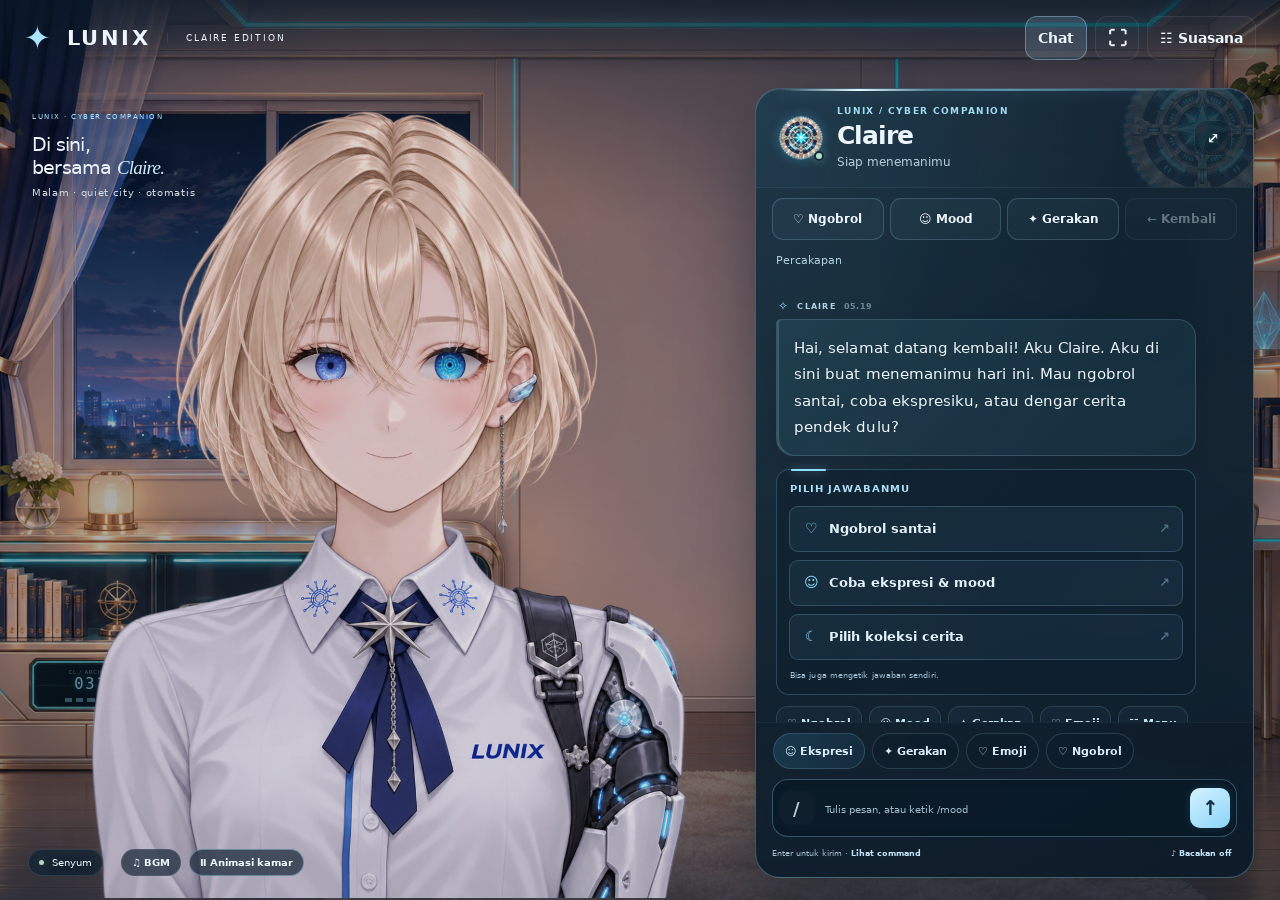
==== commit 2eb269ef: "update neon" ====
--- a/room.html
+++ b/room.html
@@ -1 +1 @@
-<!doctype html><html lang="id"><head><meta charset="utf-8"><meta name="viewport" content="width=device-width,initial-scale=1,viewport-fit=cover,interactive-widget=resizes-content"><meta name="theme-color" content="#101c29"><meta name="description" content="Portal interaktif LUNIX bersama Claire. Akses LuniX Gaji, TPP, Kas Kecil, Arsip, dan layanan lainnya dengan mudah."><title>LUNIX · Claire Edition</title><link rel="icon" type="image/svg+xml" href="data:image/svg+xml,%3Csvg%20xmlns='http://www.w3.org/2000/svg'%20viewBox='0%200%2064%2064'%3E%3Crect%20width='64'%20height='64'%20rx='16'%20fill='%230d1f2d'/%3E%3Cpath%20d='M32%2010l5.5%2016.5L54%2032l-16.5%205.5L32%2054l-5.5-16.5L10%2032l16.5-5.5Z'%20fill='%239ee6ff'/%3E%3C/svg%3E"><link rel="stylesheet" href="room.css"><link rel="stylesheet" href="chat.css"><link rel="stylesheet" href="chat-v130.css"><link rel="stylesheet" href="chat-v131.css"></head><body class="immersive-room"><a class="skip" href="#message">Langsung ke chat</a><main class="app"><header class="topbar"><a class="brand" href="index.html" target="_top" aria-label="LUNIX beranda"><span class="spark">✦</span> LUNIX <span class="brand-sub">CLAIRE EDITION</span></a><nav aria-label="Menu utama"><button class="icon-button" id="chat-toggle" aria-controls="chat-panel" aria-expanded="true">Chat</button><button class="icon-button" id="fullscreen-toggle" aria-label="Layar penuh">⛶</button><button class="icon-button" id="open-settings" aria-label="Buka pengaturan">☷ <span>Suasana</span></button></nav></header><div class="workspace"><section class="scene-card" aria-label="Claire di kamarnya"><div class="room-stage" id="room-stage"><div class="room-world" id="room-world" aria-hidden="true"></div><div class="scene-shade" aria-hidden="true"></div><div class="scene-heading"><span class="eyebrow">LUNIX PORTAL · CYBER COMPANION</span><h1>Di sini, bersama <em>Claire.</em></h1><p id="ambience-label">Blue hour · city lights</p></div><div class="avatar-wrap"><canvas id="avatar" role="img" aria-label="Claire, karakter anime sibernetik yang bereaksi saat diajak ngobrol"></canvas></div><div class="scene-note" id="scene-note" role="status">Menyiapkan Claire…</div><div class="scene-footer"><span><i></i><b id="mood-label">Netral</b></span><div class="scene-controls"><button id="bgm-mute" aria-label="Mute BGM saja" aria-pressed="false">♫ BGM</button><button id="toggle-room" aria-pressed="true" title="Jeda atau lanjutkan animasi kamar">Ⅱ <span>Animasi kamar</span></button></div></div></div></section><section id="chat-panel" class="chat-panel" aria-labelledby="chat-title"><div class="chat-led" aria-hidden="true"><i></i></div><header class="chat-header"><div class="claire-core" aria-hidden="true"><img class="core-gear" src="assets/claire-chat-core-v119.png" alt=""><span></span></div><div><span class="chat-kicker">LUNIX / CYBER COMPANION</span><h2 id="chat-title">Claire</h2><p id="chat-presence">Siap menemanimu</p></div><button class="icon-button" id="expand-chat" aria-label="Perbesar atau kecilkan chat">⤢</button><img class="header-gear" src="assets/claire-chat-core-v119.png" alt="" aria-hidden="true"></header><div class="chat-toolbar" role="navigation" aria-label="Navigasi chat"><button id="chat-lunix" aria-controls="messages">🚀 LuniX</button><button id="chat-menu" aria-controls="messages">☷ Menu</button><button id="chat-moods">☺ Mood</button><button id="chat-back" disabled>← Kembali</button></div><div class="chat-location"><span id="chat-route">Percakapan</span><button id="jump-latest" hidden>↓ Pesan terbaru</button><button id="finish-typewriter" hidden>▸ Tampilkan lengkap</button></div><div class="messages" id="messages" role="log" aria-label="Percakapan" aria-live="polite" aria-relevant="additions"></div><div class="typing" id="typing" hidden>Claire sedang merespons <span>● ● ●</span></div><div class="suggestions" aria-label="Arah percakapan"><button data-command="/lunix" class="suggestion-primary">🚀 Modul LuniX</button><button data-command="/tanya">✦ Tanya aku</button><button data-command="/cerita">☾ Pilih cerita</button></div><form id="chat-form" class="composer"><label class="sr-only" for="message">Pesan atau command</label><div class="input-row"><button type="button" id="open-commands" aria-label="Lihat daftar command">/</button><input id="message" name="message" autocomplete="off" maxlength="600" enterkeyhint="send" placeholder="Tulis pesan, atau ketik /lunix"><button type="submit" id="send" aria-label="Kirim pesan">↑</button></div><div class="composer-caption"><span>Enter untuk kirim · <button type="button" id="command-link">Lihat command</button></span><button type="button" id="voice-toggle" aria-pressed="false">♪ Bacakan off</button></div></form></section></div><footer class="page-footer"><span>LUNIX · CLAIRE EDITION</span><span>Ketuk Claire untuk menyapa · Ketik /lunix untuk modul</span></footer></main><dialog id="commands-dialog" aria-labelledby="commands-title"><div class="dialog-heading"><div><span class="eyebrow">ONE LITTLE COMMAND</span><h2 id="commands-title">Beri Claire arahan.</h2></div><button data-close aria-label="Tutup daftar command">×</button></div><p>Ketuk command untuk langsung menjalankannya, atau ketik di chat.</p><div class="command-grid" id="command-grid"></div><p class="subtle">Mood lain: netral, senyum, santai, sedih, tertawa, gemas, benci, terkejut, marah, devil. Semua tersedia di menu Ekspresi.</p></dialog><dialog id="settings-dialog" aria-labelledby="settings-title"><div class="dialog-heading"><div><span class="eyebrow">MAKE YOURSELF AT HOME</span><h2 id="settings-title">Suasana & gerakan</h2></div><button data-close aria-label="Tutup pengaturan">×</button></div><div class="settings-grid"><label>Waktu di kamar<select id="lighting"><option value="auto">Otomatis · jam perangkat</option><option value="morning">Pagi · soft sunrise</option><option value="day">Siang · clear sky</option><option value="dusk">Sore · blue hour</option><option value="night">Malam · quiet city</option><option value="cycle">Pratinjau siklus · 2 menit</option></select></label><label>Layar TV<select id="tv-mode"><option value="showcase">LUNIX · animated showcase</option><option value="orbit">Orbit · planetarium</option><option value="music">Musik · visualizer tanpa audio</option><option value="off">Matikan layar</option></select></label><label>Gerakan karakter<select id="character-motion"><option value="calm">Natural · lembut</option><option value="lively">Lebih aktif</option><option value="off">Idle mati</option></select></label><label>Kualitas avatar<select id="quality"><option value="eco">Hemat · hingga 30 FPS</option><option value="smooth">Halus adaptif · hingga 60 FPS</option></select></label><label class="check"><input id="room-motion" type="checkbox" checked> Animasi langit, cahaya & TV</label><label class="check"><input id="blush" type="checkbox" checked> Rona pipi sesuai ekspresi</label><label class="check"><input id="emoji" type="checkbox" checked> Emoji saat mood berganti</label><label class="check"><input id="chat-fx" type="checkbox" checked> LED & gear chatbox</label><label class="check"><input id="hair-motion" type="checkbox" checked> Rambut mengikuti gerak & angin lembut</label><label class="check"><input id="follow" type="checkbox" checked> Tatapan mengikuti kursor</label></div><section class="text-settings" aria-labelledby="text-settings-title"><span class="eyebrow">MAKE IT COMFORTABLE</span><h3 id="text-settings-title">Tampilan chat</h3><label class="check"><input id="typewriter-enabled" type="checkbox" checked> Teks muncul bertahap</label><label>Kecepatan teks<select id="typewriter-speed"><option value="slow">Pelan · 24 karakter/detik</option><option value="normal" selected>Natural · 42 karakter/detik</option><option value="fast">Cepat · 72 karakter/detik</option></select></label><p class="subtle">Ketuk Tampilkan lengkap untuk melewati animasi.</p></section><section class="idle-settings text-settings" aria-labelledby="idle-title"><span class="eyebrow">A LITTLE MORE ALIVE</span><h3 id="idle-title">Teman saat senggang</h3><label class="check"><input id="idle-enabled" type="checkbox" checked> Sapaan lembut setelah lama diam</label><label>Waktu menunggu<select id="idle-delay"><option value="120">2 menit</option><option value="180">3 menit</option><option value="300">5 menit</option></select></label><label class="check"><input id="idle-audio" type="checkbox"> Humming & bunyi suasana Claire</label><div class="audio-actions"><button id="idle-preview">✦ Pratinjau sapaan</button><button id="test-humming">♫ Coba humming</button></div><p class="subtle">Tidak menyela saat kamu mengetik, membaca riwayat, atau membuka menu. Maksimal dua sapaan dan dua humming dalam satu masa diam. Humming bawaan bernuansa sintetis lembut.</p></section><section class="audio-settings" aria-labelledby="audio-title"><div class="audio-heading"><span class="eyebrow">ROOM SOUND</span><h3 id="audio-title">Musik & suara Claire</h3><p>BGM dan suara Claire diatur terpisah.</p></div><div class="audio-cards"><div class="audio-card"><h4>Musik kamar</h4><div class="audio-actions"><button id="bgm-play" aria-pressed="false">▷ Putar BGM</button><button id="bgm-mute-setting" aria-pressed="false" aria-label="Mute BGM saja">Mute BGM</button></div><label class="audio-volume" for="bgm-volume"><span>Volume BGM <output id="bgm-volume-value" for="bgm-volume">35%</output></span><input id="bgm-volume" type="range" min="0" max="100" value="35"></label><small id="bgm-status" role="status">BGM dijeda</small></div><div class="audio-card"><h4>Suara Claire</h4><label class="check"><input id="audio-reactions" type="checkbox" checked> Suara reaksi</label><label class="audio-volume" for="claire-volume"><span>Volume suara <output id="claire-volume-value" for="claire-volume">80%</output></span><input id="claire-volume" type="range" min="0" max="100" value="80"></label><div class="audio-actions"><button id="test-giggle">▷ Uji giggle</button></div><small id="claire-audio-status" role="status">Suara reaksi siap</small></div></div><p class="subtle">BGM diputar otomatis secara loop saat kamar siap. Volumenya merendah saat Claire bersuara dan kembali lembut setelahnya.</p></section><p class="subtle" id="motion-notice">Animasi berjalan penuh. BGM diputar otomatis secara loop.</p><div class="settings-links"><a href="background.html" target="_blank" rel="noopener">Lihat kamar tanpa Claire ↗</a></div></dialog><dialog id="expressions-dialog" aria-labelledby="expressions-title"><div class="dialog-heading"><div><span class="eyebrow">A MOOD FOR EVERY MOMENT</span><h2 id="expressions-title">Ekspresi Claire</h2></div><button data-close aria-label="Tutup ekspresi">×</button></div><div id="mood-grid" class="mood-grid"></div><label class="eye-setting">Kelopak mata<select id="eye-mode"><option value="auto">Otomatis</option><option value="closed">Tutup Mata</option><option value="immersed">Menghayati</option></select></label><div class="gesture-grid"><button data-command="/angguk">Angguk</button><button data-command="/miring">Miring kepala</button><button data-command="/lihat kiri">Lirik kiri</button><button data-command="/lihat kanan">Lirik kanan</button><button data-command="/lihat atas">Lirik atas</button><button data-command="/lihat bawah">Lirik bawah</button></div></dialog><script src="room-boot.js"></script></body></html>+<!doctype html><html lang="id"><head><meta charset="utf-8"><meta name="viewport" content="width=device-width,initial-scale=1,viewport-fit=cover,interactive-widget=resizes-content"><meta name="theme-color" content="#101c29"><meta name="description" content="Kamar interaktif LUNIX Claire Edition. Ngobrol santai, jelajahi ekspresi, dan habiskan waktu tenang bersama Claire."><title>LUNIX · Claire Edition</title><link rel="icon" type="image/svg+xml" href="data:image/svg+xml,%3Csvg%20xmlns='http://www.w3.org/2000/svg'%20viewBox='0%200%2064%2064'%3E%3Crect%20width='64'%20height='64'%20rx='16'%20fill='%230d1f2d'/%3E%3Cpath%20d='M32%2010l5.5%2016.5L54%2032l-16.5%205.5L32%2054l-5.5-16.5L10%2032l16.5-5.5Z'%20fill='%239ee6ff'/%3E%3C/svg%3E"><link rel="stylesheet" href="room.css"><link rel="stylesheet" href="chat.css"><link rel="stylesheet" href="chat-v130.css"><link rel="stylesheet" href="chat-v131.css"></head><body class="immersive-room"><a class="skip" href="#message">Langsung ke chat</a><main class="app"><header class="topbar"><a class="brand" href="index.html" target="_top" aria-label="LUNIX beranda"><span class="spark">✦</span> LUNIX <span class="brand-sub">CLAIRE EDITION</span></a><nav aria-label="Menu utama"><button class="icon-button" id="chat-toggle" aria-controls="chat-panel" aria-expanded="true">Chat</button><button class="icon-button" id="fullscreen-toggle" aria-label="Layar penuh">⛶</button><button class="icon-button" id="open-settings" aria-label="Buka pengaturan">☷ <span>Suasana</span></button></nav></header><div class="workspace"><section class="scene-card" aria-label="Claire di kamarnya"><div class="room-stage" id="room-stage"><div class="room-world" id="room-world" aria-hidden="true"></div><div class="scene-shade" aria-hidden="true"></div><div class="scene-heading"><span class="eyebrow">LUNIX · CYBER COMPANION</span><h1>Di sini, bersama <em>Claire.</em></h1><p id="ambience-label">Blue hour · city lights</p></div><div class="avatar-wrap"><canvas id="avatar" role="img" aria-label="Claire, karakter anime sibernetik yang bereaksi saat diajak ngobrol"></canvas></div><div class="scene-note" id="scene-note" role="status">Menyiapkan Claire…</div><div class="scene-footer"><span><i></i><b id="mood-label">Netral</b></span><div class="scene-controls"><button id="bgm-mute" aria-label="Mute BGM saja" aria-pressed="false">♫ BGM</button><button id="toggle-room" aria-pressed="true" title="Jeda atau lanjutkan animasi kamar">Ⅱ <span>Animasi kamar</span></button></div></div></div></section><section id="chat-panel" class="chat-panel" aria-labelledby="chat-title"><div class="chat-led" aria-hidden="true"><i></i></div><header class="chat-header"><div class="claire-core" aria-hidden="true"><img class="core-gear" src="assets/claire-chat-core-v119.png" alt=""><span></span></div><div><span class="chat-kicker">LUNIX / CYBER COMPANION</span><h2 id="chat-title">Claire</h2><p id="chat-presence">Siap menemanimu</p></div><button class="icon-button" id="expand-chat" aria-label="Perbesar atau kecilkan chat">⤢</button><img class="header-gear" src="assets/claire-chat-core-v119.png" alt="" aria-hidden="true"></header><div class="chat-toolbar" role="navigation" aria-label="Navigasi chat"><button id="chat-primary" aria-controls="messages">♡ Ngobrol</button><button id="chat-moods" aria-controls="messages">☺ Mood</button><button id="chat-gestures" aria-controls="messages">✦ Gerakan</button><button id="chat-back" disabled>← Kembali</button></div><div class="chat-location"><span id="chat-route">Percakapan</span><button id="jump-latest" hidden>↓ Pesan terbaru</button><button id="finish-typewriter" hidden>▸ Tampilkan lengkap</button></div><div class="messages" id="messages" role="log" aria-label="Percakapan" aria-live="polite" aria-relevant="additions"></div><div class="typing" id="typing" hidden>Claire sedang merespons <span>● ● ●</span></div><div class="suggestions" aria-label="Arah percakapan"><button id="sug-primary" data-command="/mood" class="suggestion-primary">☺ Ekspresi</button><button data-command="/menu gerakan">✦ Gerakan</button><button data-command="/emoji">♡ Emoji</button><button data-command="/tanya">♡ Ngobrol</button></div><form id="chat-form" class="composer"><label class="sr-only" for="message">Pesan atau command</label><div class="input-row"><button type="button" id="open-commands" aria-label="Lihat daftar command">/</button><input id="message" name="message" autocomplete="off" maxlength="600" enterkeyhint="send" placeholder="Tulis pesan, atau ketik /mood"><button type="submit" id="send" aria-label="Kirim pesan">↑</button></div><div class="composer-caption"><span>Enter untuk kirim · <button type="button" id="command-link">Lihat command</button></span><button type="button" id="voice-toggle" aria-pressed="false">♪ Bacakan off</button></div></form></section></div><footer class="page-footer"><span>LUNIX · CLAIRE EDITION</span><span id="footer-hint">Ketuk Claire untuk menyapa · Usap rambutnya atau ketik /mood</span></footer></main><dialog id="commands-dialog" aria-labelledby="commands-title"><div class="dialog-heading"><div><span class="eyebrow">ONE LITTLE COMMAND</span><h2 id="commands-title">Beri Claire arahan.</h2></div><button data-close aria-label="Tutup daftar command">×</button></div><p>Ketuk command untuk langsung menjalankannya, atau ketik di chat.</p><div class="command-grid" id="command-grid"></div><p class="subtle">Mood lain: netral, senyum, santai, sedih, tertawa, gemas, benci, terkejut, marah, devil. Semua tersedia di menu Ekspresi.</p></dialog><dialog id="settings-dialog" aria-labelledby="settings-title"><div class="dialog-heading"><div><span class="eyebrow">MAKE YOURSELF AT HOME</span><h2 id="settings-title">Suasana & gerakan</h2></div><button data-close aria-label="Tutup pengaturan">×</button></div><div class="settings-grid"><label>Waktu di kamar<select id="lighting"><option value="auto">Otomatis · jam perangkat</option><option value="morning">Pagi · soft sunrise</option><option value="day">Siang · clear sky</option><option value="dusk">Sore · blue hour</option><option value="night">Malam · quiet city</option><option value="cycle">Pratinjau siklus · 2 menit</option></select></label><label>Layar TV<select id="tv-mode"><option value="showcase">LUNIX · animated showcase</option><option value="orbit">Orbit · planetarium</option><option value="music">Musik · visualizer tanpa audio</option><option value="off">Matikan layar</option></select></label><label>Gerakan karakter<select id="character-motion"><option value="calm">Natural · lembut</option><option value="lively">Lebih aktif</option><option value="off">Idle mati</option></select></label><label>Kualitas avatar<select id="quality"><option value="eco">Hemat · hingga 30 FPS</option><option value="smooth">Halus adaptif · hingga 60 FPS</option></select></label><label class="check"><input id="room-motion" type="checkbox" checked> Animasi langit, cahaya & TV</label><label class="check"><input id="blush" type="checkbox" checked> Rona pipi sesuai ekspresi</label><label class="check"><input id="emoji" type="checkbox" checked> Emoji saat mood berganti</label><label class="check"><input id="chat-fx" type="checkbox" checked> LED & gear chatbox</label><label class="check"><input id="hair-motion" type="checkbox" checked> Rambut mengikuti gerak & angin lembut</label><label class="check"><input id="follow" type="checkbox" checked> Tatapan mengikuti kursor</label></div><section class="text-settings" aria-labelledby="text-settings-title"><span class="eyebrow">MAKE IT COMFORTABLE</span><h3 id="text-settings-title">Tampilan chat</h3><label class="check"><input id="typewriter-enabled" type="checkbox" checked> Teks muncul bertahap</label><label>Kecepatan teks<select id="typewriter-speed"><option value="slow">Pelan · 24 karakter/detik</option><option value="normal" selected>Natural · 42 karakter/detik</option><option value="fast">Cepat · 72 karakter/detik</option></select></label><p class="subtle">Ketuk Tampilkan lengkap untuk melewati animasi.</p></section><section class="idle-settings text-settings" aria-labelledby="idle-title"><span class="eyebrow">A LITTLE MORE ALIVE</span><h3 id="idle-title">Teman saat senggang</h3><label class="check"><input id="idle-enabled" type="checkbox" checked> Sapaan lembut setelah lama diam</label><label>Waktu menunggu<select id="idle-delay"><option value="120">2 menit</option><option value="180">3 menit</option><option value="300">5 menit</option></select></label><label class="check"><input id="idle-audio" type="checkbox"> Humming & bunyi suasana Claire</label><div class="audio-actions"><button id="idle-preview">✦ Pratinjau sapaan</button><button id="test-humming">♫ Coba humming</button></div><p class="subtle">Tidak menyela saat kamu mengetik, membaca riwayat, atau membuka menu. Maksimal dua sapaan dan dua humming dalam satu masa diam. Humming bawaan bernuansa sintetis lembut.</p></section><section class="audio-settings" aria-labelledby="audio-title"><div class="audio-heading"><span class="eyebrow">ROOM SOUND</span><h3 id="audio-title">Musik & suara Claire</h3><p>BGM dan suara Claire diatur terpisah.</p></div><div class="audio-cards"><div class="audio-card"><h4>Musik kamar</h4><div class="audio-actions"><button id="bgm-play" aria-pressed="false">▷ Putar BGM</button><button id="bgm-mute-setting" aria-pressed="false" aria-label="Mute BGM saja">Mute BGM</button></div><label class="audio-volume" for="bgm-volume"><span>Volume BGM <output id="bgm-volume-value" for="bgm-volume">35%</output></span><input id="bgm-volume" type="range" min="0" max="100" value="35"></label><small id="bgm-status" role="status">BGM dijeda</small></div><div class="audio-card"><h4>Suara Claire</h4><label class="check"><input id="audio-reactions" type="checkbox" checked> Suara reaksi</label><label class="audio-volume" for="claire-volume"><span>Volume suara <output id="claire-volume-value" for="claire-volume">80%</output></span><input id="claire-volume" type="range" min="0" max="100" value="80"></label><div class="audio-actions"><button id="test-giggle">▷ Uji giggle</button></div><small id="claire-audio-status" role="status">Suara reaksi siap</small></div></div><p class="subtle">BGM diputar otomatis secara loop saat kamar siap. Volumenya merendah saat Claire bersuara dan kembali lembut setelahnya.</p></section><p class="subtle" id="motion-notice">Animasi berjalan penuh. BGM diputar otomatis secara loop.</p><div class="settings-links"><a href="background.html" target="_blank" rel="noopener">Lihat kamar tanpa Claire ↗</a></div></dialog><dialog id="expressions-dialog" aria-labelledby="expressions-title"><div class="dialog-heading"><div><span class="eyebrow">A MOOD FOR EVERY MOMENT</span><h2 id="expressions-title">Ekspresi Claire</h2></div><button data-close aria-label="Tutup ekspresi">×</button></div><div id="mood-grid" class="mood-grid"></div><label class="eye-setting">Kelopak mata<select id="eye-mode"><option value="auto">Otomatis</option><option value="closed">Tutup Mata</option><option value="immersed">Menghayati</option></select></label><div class="gesture-grid"><button data-command="/angguk">Angguk</button><button data-command="/miring">Miring kepala</button><button data-command="/lihat kiri">Lirik kiri</button><button data-command="/lihat kanan">Lirik kanan</button><button data-command="/lihat atas">Lirik atas</button><button data-command="/lihat bawah">Lirik bawah</button></div></dialog><script src="room-boot.js"></script></body></html>
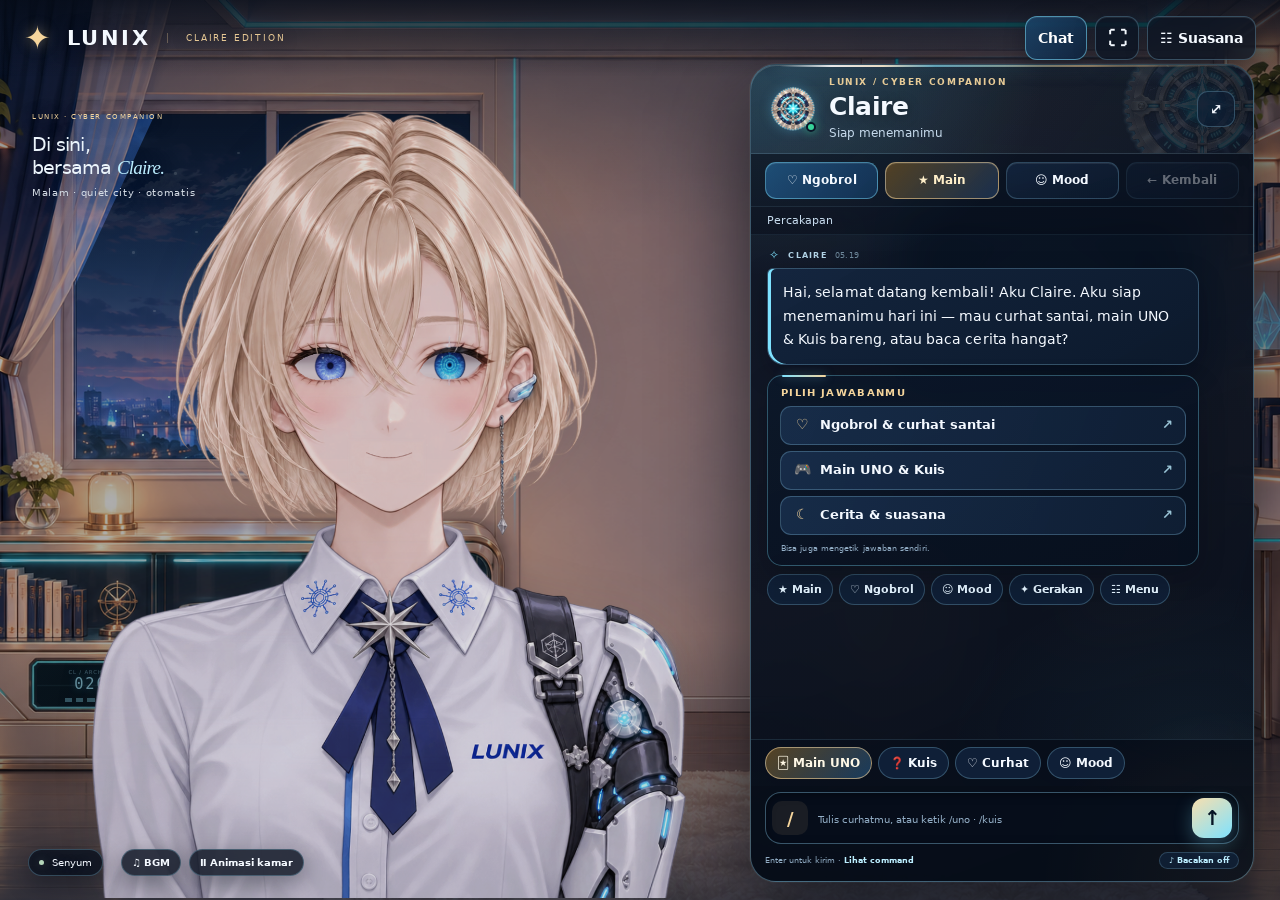
==== commit f41516d9: "update neon" ====
--- a/room.html
+++ b/room.html
@@ -1 +1 @@
-<!doctype html><html lang="id"><head><meta charset="utf-8"><meta name="viewport" content="width=device-width,initial-scale=1,viewport-fit=cover,interactive-widget=resizes-content"><meta name="theme-color" content="#101c29"><meta name="description" content="Kamar interaktif LUNIX Claire Edition. Ngobrol santai, jelajahi ekspresi, dan habiskan waktu tenang bersama Claire."><title>LUNIX · Claire Edition</title><link rel="icon" type="image/svg+xml" href="data:image/svg+xml,%3Csvg%20xmlns='http://www.w3.org/2000/svg'%20viewBox='0%200%2064%2064'%3E%3Crect%20width='64'%20height='64'%20rx='16'%20fill='%230d1f2d'/%3E%3Cpath%20d='M32%2010l5.5%2016.5L54%2032l-16.5%205.5L32%2054l-5.5-16.5L10%2032l16.5-5.5Z'%20fill='%239ee6ff'/%3E%3C/svg%3E"><link rel="stylesheet" href="room.css"><link rel="stylesheet" href="chat.css"><link rel="stylesheet" href="chat-v130.css"><link rel="stylesheet" href="chat-v131.css"></head><body class="immersive-room"><a class="skip" href="#message">Langsung ke chat</a><main class="app"><header class="topbar"><a class="brand" href="index.html" target="_top" aria-label="LUNIX beranda"><span class="spark">✦</span> LUNIX <span class="brand-sub">CLAIRE EDITION</span></a><nav aria-label="Menu utama"><button class="icon-button" id="chat-toggle" aria-controls="chat-panel" aria-expanded="true">Chat</button><button class="icon-button" id="fullscreen-toggle" aria-label="Layar penuh">⛶</button><button class="icon-button" id="open-settings" aria-label="Buka pengaturan">☷ <span>Suasana</span></button></nav></header><div class="workspace"><section class="scene-card" aria-label="Claire di kamarnya"><div class="room-stage" id="room-stage"><div class="room-world" id="room-world" aria-hidden="true"></div><div class="scene-shade" aria-hidden="true"></div><div class="scene-heading"><span class="eyebrow">LUNIX · CYBER COMPANION</span><h1>Di sini, bersama <em>Claire.</em></h1><p id="ambience-label">Blue hour · city lights</p></div><div class="avatar-wrap"><canvas id="avatar" role="img" aria-label="Claire, karakter anime sibernetik yang bereaksi saat diajak ngobrol"></canvas></div><div class="scene-note" id="scene-note" role="status">Menyiapkan Claire…</div><div class="scene-footer"><span><i></i><b id="mood-label">Netral</b></span><div class="scene-controls"><button id="bgm-mute" aria-label="Mute BGM saja" aria-pressed="false">♫ BGM</button><button id="toggle-room" aria-pressed="true" title="Jeda atau lanjutkan animasi kamar">Ⅱ <span>Animasi kamar</span></button></div></div></div></section><section id="chat-panel" class="chat-panel" aria-labelledby="chat-title"><div class="chat-led" aria-hidden="true"><i></i></div><header class="chat-header"><div class="claire-core" aria-hidden="true"><img class="core-gear" src="assets/claire-chat-core-v119.png" alt=""><span></span></div><div><span class="chat-kicker">LUNIX / CYBER COMPANION</span><h2 id="chat-title">Claire</h2><p id="chat-presence">Siap menemanimu</p></div><button class="icon-button" id="expand-chat" aria-label="Perbesar atau kecilkan chat">⤢</button><img class="header-gear" src="assets/claire-chat-core-v119.png" alt="" aria-hidden="true"></header><div class="chat-toolbar" role="navigation" aria-label="Navigasi chat"><button id="chat-primary" aria-controls="messages">♡ Ngobrol</button><button id="chat-moods" aria-controls="messages">☺ Mood</button><button id="chat-gestures" aria-controls="messages">✦ Gerakan</button><button id="chat-back" disabled>← Kembali</button></div><div class="chat-location"><span id="chat-route">Percakapan</span><button id="jump-latest" hidden>↓ Pesan terbaru</button><button id="finish-typewriter" hidden>▸ Tampilkan lengkap</button></div><div class="messages" id="messages" role="log" aria-label="Percakapan" aria-live="polite" aria-relevant="additions"></div><div class="typing" id="typing" hidden>Claire sedang merespons <span>● ● ●</span></div><div class="suggestions" aria-label="Arah percakapan"><button id="sug-primary" data-command="/mood" class="suggestion-primary">☺ Ekspresi</button><button data-command="/menu gerakan">✦ Gerakan</button><button data-command="/emoji">♡ Emoji</button><button data-command="/tanya">♡ Ngobrol</button></div><form id="chat-form" class="composer"><label class="sr-only" for="message">Pesan atau command</label><div class="input-row"><button type="button" id="open-commands" aria-label="Lihat daftar command">/</button><input id="message" name="message" autocomplete="off" maxlength="600" enterkeyhint="send" placeholder="Tulis pesan, atau ketik /mood"><button type="submit" id="send" aria-label="Kirim pesan">↑</button></div><div class="composer-caption"><span>Enter untuk kirim · <button type="button" id="command-link">Lihat command</button></span><button type="button" id="voice-toggle" aria-pressed="false">♪ Bacakan off</button></div></form></section></div><footer class="page-footer"><span>LUNIX · CLAIRE EDITION</span><span id="footer-hint">Ketuk Claire untuk menyapa · Usap rambutnya atau ketik /mood</span></footer></main><dialog id="commands-dialog" aria-labelledby="commands-title"><div class="dialog-heading"><div><span class="eyebrow">ONE LITTLE COMMAND</span><h2 id="commands-title">Beri Claire arahan.</h2></div><button data-close aria-label="Tutup daftar command">×</button></div><p>Ketuk command untuk langsung menjalankannya, atau ketik di chat.</p><div class="command-grid" id="command-grid"></div><p class="subtle">Mood lain: netral, senyum, santai, sedih, tertawa, gemas, benci, terkejut, marah, devil. Semua tersedia di menu Ekspresi.</p></dialog><dialog id="settings-dialog" aria-labelledby="settings-title"><div class="dialog-heading"><div><span class="eyebrow">MAKE YOURSELF AT HOME</span><h2 id="settings-title">Suasana & gerakan</h2></div><button data-close aria-label="Tutup pengaturan">×</button></div><div class="settings-grid"><label>Waktu di kamar<select id="lighting"><option value="auto">Otomatis · jam perangkat</option><option value="morning">Pagi · soft sunrise</option><option value="day">Siang · clear sky</option><option value="dusk">Sore · blue hour</option><option value="night">Malam · quiet city</option><option value="cycle">Pratinjau siklus · 2 menit</option></select></label><label>Layar TV<select id="tv-mode"><option value="showcase">LUNIX · animated showcase</option><option value="orbit">Orbit · planetarium</option><option value="music">Musik · visualizer tanpa audio</option><option value="off">Matikan layar</option></select></label><label>Gerakan karakter<select id="character-motion"><option value="calm">Natural · lembut</option><option value="lively">Lebih aktif</option><option value="off">Idle mati</option></select></label><label>Kualitas avatar<select id="quality"><option value="eco">Hemat · hingga 30 FPS</option><option value="smooth">Halus adaptif · hingga 60 FPS</option></select></label><label class="check"><input id="room-motion" type="checkbox" checked> Animasi langit, cahaya & TV</label><label class="check"><input id="blush" type="checkbox" checked> Rona pipi sesuai ekspresi</label><label class="check"><input id="emoji" type="checkbox" checked> Emoji saat mood berganti</label><label class="check"><input id="chat-fx" type="checkbox" checked> LED & gear chatbox</label><label class="check"><input id="hair-motion" type="checkbox" checked> Rambut mengikuti gerak & angin lembut</label><label class="check"><input id="follow" type="checkbox" checked> Tatapan mengikuti kursor</label></div><section class="text-settings" aria-labelledby="text-settings-title"><span class="eyebrow">MAKE IT COMFORTABLE</span><h3 id="text-settings-title">Tampilan chat</h3><label class="check"><input id="typewriter-enabled" type="checkbox" checked> Teks muncul bertahap</label><label>Kecepatan teks<select id="typewriter-speed"><option value="slow">Pelan · 24 karakter/detik</option><option value="normal" selected>Natural · 42 karakter/detik</option><option value="fast">Cepat · 72 karakter/detik</option></select></label><p class="subtle">Ketuk Tampilkan lengkap untuk melewati animasi.</p></section><section class="idle-settings text-settings" aria-labelledby="idle-title"><span class="eyebrow">A LITTLE MORE ALIVE</span><h3 id="idle-title">Teman saat senggang</h3><label class="check"><input id="idle-enabled" type="checkbox" checked> Sapaan lembut setelah lama diam</label><label>Waktu menunggu<select id="idle-delay"><option value="120">2 menit</option><option value="180">3 menit</option><option value="300">5 menit</option></select></label><label class="check"><input id="idle-audio" type="checkbox"> Humming & bunyi suasana Claire</label><div class="audio-actions"><button id="idle-preview">✦ Pratinjau sapaan</button><button id="test-humming">♫ Coba humming</button></div><p class="subtle">Tidak menyela saat kamu mengetik, membaca riwayat, atau membuka menu. Maksimal dua sapaan dan dua humming dalam satu masa diam. Humming bawaan bernuansa sintetis lembut.</p></section><section class="audio-settings" aria-labelledby="audio-title"><div class="audio-heading"><span class="eyebrow">ROOM SOUND</span><h3 id="audio-title">Musik & suara Claire</h3><p>BGM dan suara Claire diatur terpisah.</p></div><div class="audio-cards"><div class="audio-card"><h4>Musik kamar</h4><div class="audio-actions"><button id="bgm-play" aria-pressed="false">▷ Putar BGM</button><button id="bgm-mute-setting" aria-pressed="false" aria-label="Mute BGM saja">Mute BGM</button></div><label class="audio-volume" for="bgm-volume"><span>Volume BGM <output id="bgm-volume-value" for="bgm-volume">35%</output></span><input id="bgm-volume" type="range" min="0" max="100" value="35"></label><small id="bgm-status" role="status">BGM dijeda</small></div><div class="audio-card"><h4>Suara Claire</h4><label class="check"><input id="audio-reactions" type="checkbox" checked> Suara reaksi</label><label class="audio-volume" for="claire-volume"><span>Volume suara <output id="claire-volume-value" for="claire-volume">80%</output></span><input id="claire-volume" type="range" min="0" max="100" value="80"></label><div class="audio-actions"><button id="test-giggle">▷ Uji giggle</button></div><small id="claire-audio-status" role="status">Suara reaksi siap</small></div></div><p class="subtle">BGM diputar otomatis secara loop saat kamar siap. Volumenya merendah saat Claire bersuara dan kembali lembut setelahnya.</p></section><p class="subtle" id="motion-notice">Animasi berjalan penuh. BGM diputar otomatis secara loop.</p><div class="settings-links"><a href="background.html" target="_blank" rel="noopener">Lihat kamar tanpa Claire ↗</a></div></dialog><dialog id="expressions-dialog" aria-labelledby="expressions-title"><div class="dialog-heading"><div><span class="eyebrow">A MOOD FOR EVERY MOMENT</span><h2 id="expressions-title">Ekspresi Claire</h2></div><button data-close aria-label="Tutup ekspresi">×</button></div><div id="mood-grid" class="mood-grid"></div><label class="eye-setting">Kelopak mata<select id="eye-mode"><option value="auto">Otomatis</option><option value="closed">Tutup Mata</option><option value="immersed">Menghayati</option></select></label><div class="gesture-grid"><button data-command="/angguk">Angguk</button><button data-command="/miring">Miring kepala</button><button data-command="/lihat kiri">Lirik kiri</button><button data-command="/lihat kanan">Lirik kanan</button><button data-command="/lihat atas">Lirik atas</button><button data-command="/lihat bawah">Lirik bawah</button></div></dialog><script src="room-boot.js"></script></body></html>+<!doctype html><html lang="id"><head><meta charset="utf-8"><meta name="viewport" content="width=device-width,initial-scale=1,viewport-fit=cover,interactive-widget=resizes-content"><meta name="theme-color" content="#091324"><meta name="description" content="Kamar interaktif LUNIX Claire Edition. Ngobrol santai, main UNO Mini & Kuis, dan habiskan waktu tenang bersama Claire."><title>LUNIX · Claire Edition</title><link rel="icon" type="image/svg+xml" href="data:image/svg+xml,%3Csvg%20xmlns='http://www.w3.org/2000/svg'%20viewBox='0%200%2064%2064'%3E%3Crect%20width='64'%20height='64'%20rx='16'%20fill='%230d1f2d'/%3E%3Cpath%20d='M32%2010l5.5%2016.5L54%2032l-16.5%205.5L32%2054l-5.5-16.5L10%2032l16.5-5.5Z'%20fill='%239ee6ff'/%3E%3C/svg%3E"><link rel="stylesheet" href="room.css"><link rel="stylesheet" href="chat.css"><link rel="stylesheet" href="chat-v130.css"><link rel="stylesheet" href="chat-v131.css"><link rel="stylesheet" href="chat-v140.css"></head><body class="immersive-room"><a class="skip" href="#message">Langsung ke chat</a><main class="app"><header class="topbar"><a class="brand" href="index.html" target="_top" aria-label="LUNIX beranda"><span class="spark">✦</span> LUNIX <span class="brand-sub">CLAIRE EDITION</span></a><nav aria-label="Menu utama"><button class="icon-button" id="chat-toggle" aria-controls="chat-panel" aria-expanded="true">Chat</button><button class="icon-button" id="fullscreen-toggle" aria-label="Layar penuh">⛶</button><button class="icon-button" id="open-settings" aria-label="Buka pengaturan">☷ <span>Suasana</span></button></nav></header><div class="workspace"><section class="scene-card" aria-label="Claire di kamarnya"><div class="room-stage" id="room-stage"><div class="room-world" id="room-world" aria-hidden="true"></div><div class="scene-shade" aria-hidden="true"></div><div class="scene-heading"><span class="eyebrow">LUNIX · CYBER COMPANION</span><h1>Di sini, bersama <em>Claire.</em></h1><p id="ambience-label">Blue hour · city lights</p></div><div class="avatar-wrap"><canvas id="avatar" role="img" aria-label="Claire, karakter anime sibernetik yang bereaksi saat diajak ngobrol"></canvas></div><div class="scene-note" id="scene-note" role="status">Menyiapkan Claire…</div><div class="scene-footer"><span><i></i><b id="mood-label">Netral</b></span><div class="scene-controls"><button id="bgm-mute" aria-label="Mute BGM saja" aria-pressed="false">♫ BGM</button><button id="toggle-room" aria-pressed="true" title="Jeda atau lanjutkan animasi kamar">Ⅱ <span>Animasi kamar</span></button></div></div></div></section><section id="chat-panel" class="chat-panel" aria-labelledby="chat-title"><div class="chat-led" aria-hidden="true"><i></i></div><header class="chat-header"><div class="claire-core" aria-hidden="true"><img class="core-gear" src="assets/claire-chat-core-v119.png" alt=""><span></span></div><div><span class="chat-kicker">LUNIX / CYBER COMPANION</span><h2 id="chat-title">Claire</h2><p id="chat-presence">Siap menemanimu</p></div><button class="icon-button" id="expand-chat" aria-label="Perbesar atau kecilkan chat">⤢</button><img class="header-gear" src="assets/claire-chat-core-v119.png" alt="" aria-hidden="true"></header><div class="chat-toolbar" role="navigation" aria-label="Navigasi chat"><button id="chat-primary" aria-controls="messages">♡ Ngobrol</button><button id="chat-games" aria-controls="messages">★ Main</button><button id="chat-moods" aria-controls="messages">☺ Mood</button><button id="chat-back" disabled>← Kembali</button></div><div class="chat-location"><span id="chat-route">Percakapan</span><button id="jump-latest" hidden>↓ Pesan terbaru</button><button id="finish-typewriter" hidden>▸ Tampilkan lengkap</button></div><div class="messages" id="messages" role="log" aria-label="Percakapan" aria-live="polite" aria-relevant="additions"></div><div class="typing" id="typing" hidden>Claire sedang merespons <span>● ● ●</span></div><div class="suggestions" aria-label="Arah percakapan"><button id="sug-primary" data-command="/uno" class="suggestion-primary">🃏 Main UNO</button><button data-command="/kuis">❓ Kuis</button><button data-command="/curhat">♡ Curhat</button><button data-command="/mood">☺ Mood</button></div><form id="chat-form" class="composer"><label class="sr-only" for="message">Pesan atau command</label><div class="input-row"><button type="button" id="open-commands" aria-label="Lihat daftar command">/</button><input id="message" name="message" autocomplete="off" maxlength="600" enterkeyhint="send" placeholder="Tulis curhatmu, atau ketik /uno · /kuis"><button type="submit" id="send" aria-label="Kirim pesan">↑</button></div><div class="composer-caption"><span>Enter untuk kirim · <button type="button" id="command-link">Lihat command</button></span><button type="button" id="voice-toggle" aria-pressed="false">♪ Bacakan off</button></div></form></section></div><footer class="page-footer"><span>LUNIX · CLAIRE EDITION</span><span id="footer-hint">Ketuk Claire untuk menyapa · Ketik /uno atau /kuis untuk main bareng</span></footer></main><dialog id="commands-dialog" aria-labelledby="commands-title"><div class="dialog-heading"><div><span class="eyebrow">ONE LITTLE COMMAND</span><h2 id="commands-title">Beri Claire arahan.</h2></div><button data-close aria-label="Tutup daftar command">×</button></div><p>Ketuk command untuk langsung menjalankannya, atau ketik di chat.</p><div class="command-grid" id="command-grid"></div><p class="subtle">Mood lain: netral, senyum, santai, sedih, tertawa, gemas, benci, terkejut, marah, devil. Semua tersedia di menu Ekspresi.</p></dialog><dialog id="settings-dialog" aria-labelledby="settings-title"><div class="dialog-heading"><div><span class="eyebrow">MAKE YOURSELF AT HOME</span><h2 id="settings-title">Suasana & gerakan</h2></div><button data-close aria-label="Tutup pengaturan">×</button></div><div class="settings-grid"><label>Waktu di kamar<select id="lighting"><option value="auto">Otomatis · jam perangkat</option><option value="morning">Pagi · soft sunrise</option><option value="day">Siang · clear sky</option><option value="dusk">Sore · blue hour</option><option value="night">Malam · quiet city</option><option value="cycle">Pratinjau siklus · 2 menit</option></select></label><label>Layar TV<select id="tv-mode"><option value="showcase">LUNIX · animated showcase</option><option value="orbit">Orbit · planetarium</option><option value="music">Musik · visualizer tanpa audio</option><option value="off">Matikan layar</option></select></label><label>Gerakan karakter<select id="character-motion"><option value="calm">Natural · lembut</option><option value="lively">Lebih aktif</option><option value="off">Idle mati</option></select></label><label>Kualitas avatar<select id="quality"><option value="eco">Hemat · hingga 30 FPS</option><option value="smooth">Halus adaptif · hingga 60 FPS</option></select></label><label class="check"><input id="room-motion" type="checkbox" checked> Animasi langit, cahaya & TV</label><label class="check"><input id="blush" type="checkbox" checked> Rona pipi sesuai ekspresi</label><label class="check"><input id="emoji" type="checkbox" checked> Emoji saat mood berganti</label><label class="check"><input id="chat-fx" type="checkbox" checked> LED & gear chatbox</label><label class="check"><input id="hair-motion" type="checkbox" checked> Rambut mengikuti gerak & angin lembut</label><label class="check"><input id="follow" type="checkbox" checked> Tatapan mengikuti kursor</label></div><section class="text-settings" aria-labelledby="text-settings-title"><span class="eyebrow">MAKE IT COMFORTABLE</span><h3 id="text-settings-title">Tampilan chat</h3><label class="check"><input id="typewriter-enabled" type="checkbox" checked> Teks muncul bertahap</label><label>Kecepatan teks<select id="typewriter-speed"><option value="slow">Pelan · 24 karakter/detik</option><option value="normal" selected>Natural · 42 karakter/detik</option><option value="fast">Cepat · 72 karakter/detik</option></select></label><p class="subtle">Ketuk Tampilkan lengkap untuk melewati animasi.</p></section><section class="idle-settings text-settings" aria-labelledby="idle-title"><span class="eyebrow">A LITTLE MORE ALIVE</span><h3 id="idle-title">Teman saat senggang</h3><label class="check"><input id="idle-enabled" type="checkbox" checked> Sapaan lembut setelah lama diam</label><label>Waktu menunggu<select id="idle-delay"><option value="120">2 menit</option><option value="180">3 menit</option><option value="300">5 menit</option></select></label><label class="check"><input id="idle-audio" type="checkbox"> Humming & bunyi suasana Claire</label><div class="audio-actions"><button id="idle-preview">✦ Pratinjau sapaan</button><button id="test-humming">♫ Coba humming</button></div><p class="subtle">Tidak menyela saat kamu mengetik, membaca riwayat, atau membuka menu. Maksimal dua sapaan dan dua humming dalam satu masa diam. Humming bawaan bernuansa sintetis lembut.</p></section><section class="audio-settings" aria-labelledby="audio-title"><div class="audio-heading"><span class="eyebrow">ROOM SOUND</span><h3 id="audio-title">Musik & suara Claire</h3><p>BGM dan suara Claire diatur terpisah.</p></div><div class="audio-cards"><div class="audio-card"><h4>Musik kamar</h4><div class="audio-actions"><button id="bgm-play" aria-pressed="false">▷ Putar BGM</button><button id="bgm-mute-setting" aria-pressed="false" aria-label="Mute BGM saja">Mute BGM</button></div><label class="audio-volume" for="bgm-volume"><span>Volume BGM <output id="bgm-volume-value" for="bgm-volume">35%</output></span><input id="bgm-volume" type="range" min="0" max="100" value="35"></label><small id="bgm-status" role="status">BGM dijeda</small></div><div class="audio-card"><h4>Suara Claire</h4><label class="check"><input id="audio-reactions" type="checkbox" checked> Suara reaksi</label><label class="audio-volume" for="claire-volume"><span>Volume suara <output id="claire-volume-value" for="claire-volume">80%</output></span><input id="claire-volume" type="range" min="0" max="100" value="80"></label><div class="audio-actions"><button id="test-giggle">▷ Uji giggle</button></div><small id="claire-audio-status" role="status">Suara reaksi siap</small></div></div><p class="subtle">BGM diputar otomatis secara loop saat kamar siap. Volumenya merendah saat Claire bersuara dan kembali lembut setelahnya.</p></section><p class="subtle" id="motion-notice">Animasi berjalan penuh. BGM diputar otomatis secara loop.</p><div class="settings-links"><a href="background.html" target="_blank" rel="noopener">Lihat kamar tanpa Claire ↗</a></div></dialog><dialog id="expressions-dialog" aria-labelledby="expressions-title"><div class="dialog-heading"><div><span class="eyebrow">A MOOD FOR EVERY MOMENT</span><h2 id="expressions-title">Ekspresi Claire</h2></div><button data-close aria-label="Tutup ekspresi">×</button></div><div id="mood-grid" class="mood-grid"></div><label class="eye-setting">Kelopak mata<select id="eye-mode"><option value="auto">Otomatis</option><option value="closed">Tutup Mata</option><option value="immersed">Menghayati</option></select></label><div class="gesture-grid"><button data-command="/angguk">Angguk</button><button data-command="/miring">Miring kepala</button><button data-command="/lihat kiri">Lirik kiri</button><button data-command="/lihat kanan">Lirik kanan</button><button data-command="/lihat atas">Lirik atas</button><button data-command="/lihat bawah">Lirik bawah</button></div></dialog><script src="room-boot.js"></script></body></html>
--- a/chat-v140.css
+++ b/chat-v140.css
@@ -0,0 +1 @@
+:root{--sapphire-0:#070e1a;--sapphire-1:#0b1628;--sapphire-2:#12233d;--sapphire-3:#1a3254;--pearl:#f4f9ff;--silver:#c6daec;--slate:#93aec6;--cyan:#7ee2ff;--cyan-bright:#bceeff;--gold:#f5d59c;--gold-soft:#f5d59c44;--emerald:#36d399;--rose:#ff668b;}.immersive-room .topbar{background:linear-gradient(180deg,rgba(6,12,24,.78) 0%,rgba(6,12,24,.28) 62%,transparent 100%)}.immersive-room .brand{color:var(--pearl);text-shadow:0 2px 18px rgba(4,10,22,.72)}.immersive-room .spark{color:var(--gold);text-shadow:0 0 14px rgba(245,213,156,.5)}.immersive-room .brand-sub{color:var(--gold);border-left-color:rgba(245,213,156,.32);opacity:.92}.immersive-room .topbar .icon-button{background:rgba(9,18,34,.72);border:1px solid rgba(154,223,255,.28);color:var(--pearl);backdrop-filter:blur(16px);box-shadow:0 6px 20px rgba(2,8,18,.34),inset 0 1px 0 rgba(255,255,255,.08);transition:transform .18s ease,background .2s ease,border-color .2s ease,box-shadow .2s ease}.immersive-room .topbar .icon-button:hover{background:rgba(20,40,68,.88);border-color:rgba(245,213,156,.58);box-shadow:0 8px 24px rgba(2,8,18,.45),0 0 14px rgba(126,226,255,.16);transform:translateY(-1px)}.immersive-room #chat-toggle[aria-expanded=true]{background:linear-gradient(135deg,rgba(26,70,108,.85),rgba(15,36,64,.88));border-color:rgba(126,226,255,.55);color:#ffffff}.immersive-room .scene-heading .eyebrow{color:var(--gold);letter-spacing:.22em}.immersive-room .scene-heading em{color:var(--cyan-bright)}.immersive-room .scene-footer>span,.immersive-room .scene-footer button{background:rgba(8,16,30,.78);border:1px solid rgba(154,223,255,.26);color:var(--pearl);backdrop-filter:blur(16px);box-shadow:0 8px 22px rgba(2,8,18,.38)}.immersive-room .scene-footer button:hover{background:rgba(22,45,76,.9);border-color:rgba(245,213,156,.55)}.immersive-room .scene-note{background:rgba(8,16,30,.9);border:1px solid rgba(245,213,156,.36);color:var(--pearl);box-shadow:0 12px 30px rgba(2,8,18,.5)}.immersive-room .chat-panel{top:64px;bottom:18px;width:min(504px,43vw);}.immersive-room .chat-panel,.immersive-room.chat-expanded .chat-panel{--led:#7ee2ff;--led-rgb:126,226,255;--accent-2:#f5d59c;border:1px solid rgba(154,223,255,.32);border-radius:26px;background:radial-gradient(ellipse 85% 42% at 6% 0%,rgba(126,226,255,.15),transparent 62%),radial-gradient(ellipse 68% 36% at 96% 100%,rgba(245,213,156,.11),transparent 58%),linear-gradient(160deg,rgba(10,20,36,.91),rgba(6,13,25,.96));box-shadow:0 28px 90px rgba(1,7,18,.68),0 0 0 1px rgba(255,244,220,.07),inset 0 1px 0 rgba(255,243,218,.18);backdrop-filter:blur(26px) saturate(145%);transition:opacity .3s ease,transform .4s cubic-bezier(.22,.65,.24,1),border-color .4s ease,box-shadow .4s ease;}.chat-panel[data-mood=happy],.chat-panel[data-mood=laugh],.chat-panel[data-mood=cute]{--led:#ffd992;--led-rgb:255,217,146;border-color:rgba(255,217,146,.42);}.chat-panel[data-mood=shy]{--led:#ffa8ca;--led-rgb:255,168,202;border-color:rgba(255,168,202,.4);}.chat-panel[data-mood=sad]{--led:#8ebbff;--led-rgb:142,187,255;}.chat-panel[data-mood=yandere],.chat-panel[data-mood=rage],.chat-panel[data-mood=devil]{--led:#ff6b90;--led-rgb:255,107,144;border-color:rgba(255,107,144,.44);}.chat-led{left:28px;right:28px;height:2px;background:linear-gradient(90deg,transparent,rgba(var(--led-rgb),.7),rgba(245,213,156,.65),transparent);box-shadow:0 0 16px rgba(var(--led-rgb),.55)}.chat-led i{background:linear-gradient(90deg,transparent,#ffffff,#fff2d6,transparent)}.immersive-room .chat-header{background:linear-gradient(125deg,rgba(var(--led-rgb),.09) 0%,rgba(245,213,156,.04) 55%,transparent 100%);border-bottom:1px solid rgba(176,226,255,.15);padding:12px 18px;min-height:66px;}.chat-kicker{color:var(--gold);font-size:9px;letter-spacing:.18em;opacity:.95}.chat-header h2{color:var(--pearl);font-size:21px;letter-spacing:-.02em;text-shadow:0 2px 12px rgba(0,0,0,.35)}.chat-header p{color:var(--silver);font-size:11.5px}.chat-header .claire-core>span{border-color:#0b1628;background:var(--emerald);box-shadow:0 0 10px rgba(54,211,153,.7)}.immersive-room .chat-header>button{background:rgba(15,30,52,.72);border:1px solid rgba(154,223,255,.26);color:var(--pearl);border-radius:11px}.immersive-room .chat-header>button:hover{background:rgba(28,54,88,.9);border-color:rgba(245,213,156,.55);color:var(--gold)}.chat-toolbar{padding:8px 14px 7px;gap:7px;background:rgba(6,13,25,.35);border-bottom:1px solid rgba(154,223,255,.09)}.chat-toolbar button{min-height:37px;padding:6px 6px;font-size:12px;font-weight:700;letter-spacing:.01em;border-radius:11px;color:var(--pearl);border:1px solid rgba(154,223,255,.22);background:linear-gradient(160deg,rgba(24,46,76,.62),rgba(13,26,46,.76));box-shadow:inset 0 1px 0 rgba(255,255,255,.08);transition:transform .16s ease,background .2s ease,border-color .2s ease,box-shadow .2s ease;}.chat-toolbar button:hover:not(:disabled){background:linear-gradient(155deg,rgba(36,72,114,.85),rgba(19,40,70,.92));border-color:rgba(245,213,156,.62);box-shadow:0 6px 16px rgba(2,10,24,.35),0 0 12px rgba(var(--led-rgb),.16);transform:translateY(-1px);}.chat-toolbar button#chat-primary{background:linear-gradient(135deg,rgba(34,92,138,.78),rgba(20,52,88,.88));border-color:rgba(126,226,255,.45);}.chat-toolbar button#chat-games{background:linear-gradient(135deg,rgba(124,90,34,.62),rgba(28,52,84,.86));border-color:rgba(245,213,156,.56);color:#ffefc9;}.chat-toolbar button#chat-games:hover:not(:disabled){background:linear-gradient(135deg,rgba(156,114,44,.76),rgba(34,66,104,.94));border-color:rgba(245,213,156,.86);}.chat-location{padding:5px 16px;min-height:28px;background:rgba(5,11,22,.42);border-bottom:1px solid rgba(154,223,255,.08);color:var(--silver);font-size:11px}.chat-location #finish-typewriter{color:var(--gold);font-weight:700;padding:3px 9px;border-radius:999px;background:rgba(245,213,156,.12);border:1px solid rgba(245,213,156,.34)}.chat-location #jump-latest{color:#ffffff;background:linear-gradient(135deg,#1d6ea3,#164f7c);border:1px solid rgba(154,223,255,.5);border-radius:999px;padding:3px 10px;font-weight:700}.chat-panel.game-active .chat-header{min-height:54px;padding:8px 16px}.chat-panel.game-active .chat-header h2{font-size:18px}.chat-panel.game-active .chat-header .claire-core{width:34px;height:34px}.chat-panel.game-active .suggestions{display:none}.chat-panel.game-active .composer{padding:6px 14px max(10px,env(safe-area-inset-bottom))}.chat-panel.game-active .composer .input-row{min-height:44px;padding:4px 6px}.chat-panel.game-active .composer #send{width:34px;height:34px;min-height:34px}.chat-panel.game-active .composer-caption{display:none}.immersive-room .messages{padding:14px 16px 12px;gap:16px;background:radial-gradient(ellipse 70% 45% at 88% 100%,rgba(126,226,255,.05),transparent 70%);scrollbar-color:rgba(154,223,255,.35) transparent;}.speaker{font-size:10px;font-weight:700;letter-spacing:.13em;color:var(--gold);margin-bottom:6px}.message.user .speaker{color:var(--cyan-bright)}.speaker time{color:var(--slate);font-size:9.5px;font-weight:400}.immersive-room .chat-panel .message.assistant p{font-size:14px;line-height:1.68;color:var(--pearl);padding:12px 15px;border-radius:6px 17px 17px 17px;background:linear-gradient(150deg,rgba(21,39,65,.90),rgba(13,26,45,.94));border:1px solid rgba(154,223,255,.26);box-shadow:inset 3px 0 0 var(--led),0 10px 26px rgba(2,8,20,.28);}.immersive-room .chat-panel .message.user p{font-size:14px;line-height:1.64;color:#ffffff;padding:11px 15px;border-radius:17px 6px 17px 17px;background:linear-gradient(135deg,#1d6ca1,#154c7a);border:1px solid rgba(173,233,255,.46);box-shadow:0 10px 24px rgba(3,14,30,.34),inset 0 1px 0 rgba(255,255,255,.22);}.immersive-room .chat-panel .message.system p{font-size:12px;line-height:1.55;color:#d6e9f8;padding:7px 13px;border-radius:999px;background:rgba(12,25,44,.86);border:1px solid rgba(245,213,156,.26);}.immersive-room .reply-choices{margin-top:10px;padding:10px 12px;gap:6px;border-radius:15px;background:linear-gradient(160deg,rgba(12,24,42,.86),rgba(8,16,30,.92));border:1px solid rgba(var(--led-rgb),.32);box-shadow:0 10px 24px rgba(1,7,18,.28);}.reply-choices:before{width:44px;background:linear-gradient(90deg,var(--led),var(--gold));box-shadow:0 0 10px rgba(var(--led-rgb),.5)}.choice-heading{font-size:9.5px;letter-spacing:.14em;color:var(--gold);padding-bottom:2px}.immersive-room .reply-choices button{min-height:39px;padding:8px 12px;border-radius:11px;font-size:12.5px;font-weight:700;color:var(--pearl);background:linear-gradient(110deg,rgba(28,53,86,.72),rgba(17,33,56,.82));border:1px solid rgba(154,223,255,.26);transition:transform .16s ease,background .2s ease,border-color .2s ease,box-shadow .2s ease;}.immersive-room .reply-choices button:hover:not(:disabled){background:linear-gradient(110deg,rgba(38,76,118,.92),rgba(23,49,82,.94));border-color:rgba(245,213,156,.68);box-shadow:0 8px 18px rgba(2,10,24,.32),0 0 14px rgba(var(--led-rgb),.18);transform:translateY(-1px);}.choice-icon{color:var(--gold);font-size:14px}.choice-arrow{color:var(--cyan-bright);opacity:.8}.choice-note{color:var(--slate);font-size:10px}.reply-shortcuts{gap:6px;margin-top:8px}.reply-shortcuts button{font-size:11px;min-height:31px;padding:5px 10px;border-radius:999px;color:#e4f4ff;background:rgba(17,35,60,.75);border:1px solid rgba(154,223,255,.24);transition:transform .15s ease,background .18s ease,border-color .18s ease;}.reply-shortcuts button:hover{background:rgba(30,62,98,.92);border-color:rgba(245,213,156,.6);color:#ffffff;transform:translateY(-1px)}.menu-card{padding:15px 16px;border-radius:20px;background:radial-gradient(ellipse at top left,rgba(126,226,255,.14),transparent 65%),radial-gradient(ellipse at bottom right,rgba(245,213,156,.10),transparent 60%),linear-gradient(160deg,rgba(14,28,48,.96),rgba(9,19,34,.98));border:1px solid rgba(245,213,156,.34);box-shadow:0 16px 38px rgba(1,8,20,.46),inset 0 1px 0 rgba(255,244,218,.18);}.menu-card h3,.menu-card h3:focus,.menu-card h3:focus-visible{font-size:17px;color:var(--pearl);letter-spacing:-.015em;outline:none}.menu-card>p{font-size:12px;color:var(--silver);margin:6px 0 12px}.menu-card-heading .close-menu{background:rgba(22,42,70,.75);border:1px solid rgba(154,223,255,.28);color:var(--pearl);border-radius:10px}.menu-card-heading .close-menu:hover{background:rgba(255,102,139,.22);border-color:rgba(255,102,139,.6);color:#fff}.menu-card-grid{gap:8px}.menu-card-grid button,.menu-card-grid .shop-link{min-height:58px;padding:10px 11px;border-radius:13px;background:linear-gradient(145deg,rgba(24,46,76,.76),rgba(15,30,52,.88));border:1px solid rgba(154,223,255,.24);color:var(--pearl);transition:transform .16s ease,background .18s ease,border-color .18s ease,box-shadow .18s ease;}.menu-card-grid button:hover:not(:disabled),.menu-card-grid .shop-link:hover{background:linear-gradient(145deg,rgba(36,70,112,.92),rgba(20,42,72,.96));border-color:rgba(245,213,156,.68);box-shadow:0 8px 20px rgba(2,10,24,.36);transform:translateY(-1px);}.menu-card-grid strong{font-size:12.5px;color:#ffffff}.menu-card-grid small{font-size:10.5px;color:var(--silver)}.menu-icon{color:var(--gold);font-size:19px}.menu-card-footer{border-top:1px solid rgba(154,223,255,.15);padding-top:10px;margin-top:12px}.menu-card-footer button{border-radius:11px;background:rgba(18,36,62,.82);border:1px solid rgba(154,223,255,.28);color:var(--pearl)}.menu-card-footer button:hover{background:rgba(32,64,102,.94);border-color:rgba(245,213,156,.6)}.immersive-room .suggestions{padding:7px 14px;gap:6px;background:rgba(6,13,25,.42);border-top:1px solid rgba(154,223,255,.13);}.immersive-room .suggestions button{font-size:11.5px;font-weight:700;min-height:32px;padding:5px 11px;border-radius:999px;color:var(--pearl);background:rgba(19,38,64,.78);border:1px solid rgba(154,223,255,.26);transition:transform .15s ease,background .18s ease,border-color .18s ease;}.immersive-room .suggestions button:hover{background:rgba(33,66,104,.94);border-color:rgba(245,213,156,.62);transform:translateY(-1px)}.immersive-room .suggestions .suggestion-primary{background:linear-gradient(135deg,rgba(148,108,42,.56),rgba(28,66,104,.86));border-color:rgba(245,213,156,.58);color:#fff8e6;}.immersive-room .suggestions .suggestion-primary:hover{background:linear-gradient(135deg,rgba(176,128,48,.74),rgba(34,82,128,.95));border-color:rgba(245,213,156,.88);}.immersive-room .composer{padding:6px 14px max(12px,env(safe-area-inset-bottom));background:rgba(5,11,22,.56)}.composer .input-row{min-height:48px;padding:5px 6px;border-radius:16px;background:rgba(7,15,28,.92);border:1px solid rgba(154,223,255,.34);box-shadow:inset 0 2px 10px rgba(0,0,0,.35);transition:border-color .2s ease,box-shadow .2s ease;}.composer .input-row:focus-within{border-color:rgba(245,213,156,.75);box-shadow:0 0 0 3px rgba(245,213,156,.14),0 0 20px rgba(126,226,255,.16);}.composer input{font-size:14px;color:#ffffff;padding:10px 6px}.composer input::placeholder{color:var(--slate)}.composer #open-commands{color:var(--gold);font-weight:700;border-radius:10px;background:rgba(245,213,156,.08)}.composer #open-commands:hover{background:rgba(245,213,156,.2)}.composer #send{width:40px;height:40px;min-height:40px;border-radius:12px;background:linear-gradient(145deg,#f8dfae,#7ee2ff);color:#071525;font-weight:800;box-shadow:0 6px 18px rgba(126,226,255,.28);transition:transform .16s ease,box-shadow .18s ease;}.composer #send:hover{transform:translateY(-1px);box-shadow:0 8px 22px rgba(245,213,156,.36)}.composer-caption{color:var(--slate);font-size:10.5px;margin-top:8px}.composer-caption button{color:var(--cyan-bright);font-size:10.5px}.composer-caption #voice-toggle{padding:3px 9px;border-radius:999px;background:rgba(18,36,62,.7);border:1px solid rgba(154,223,255,.2)}.composer-caption #voice-toggle[aria-pressed=true]{background:rgba(245,213,156,.18);border-color:rgba(245,213,156,.52);color:var(--gold)}dialog{border:1px solid rgba(245,213,156,.34);border-radius:24px;background:radial-gradient(ellipse at top left,rgba(126,226,255,.12),transparent 58%),linear-gradient(160deg,rgba(11,22,39,.98),rgba(7,14,26,.99));color:var(--pearl);box-shadow:0 36px 120px rgba(0,4,14,.84),inset 0 1px 0 rgba(255,244,218,.16);}dialog::backdrop{background:rgba(2,6,14,.74);backdrop-filter:blur(10px)}.dialog-heading .eyebrow{color:var(--gold)}.dialog-heading h2{color:var(--pearl)}.dialog-heading button{background:rgba(22,42,72,.8);border:1px solid rgba(154,223,255,.28);color:var(--pearl)}.dialog-heading button:hover{background:rgba(255,102,139,.24);border-color:rgba(255,102,139,.6)}.settings-grid select,.eye-setting select,.text-settings select{background:rgba(8,16,30,.95);border:1px solid rgba(154,223,255,.32);color:var(--pearl);border-radius:11px;}.audio-card{background:rgba(13,26,46,.85);border:1px solid rgba(154,223,255,.22)}.audio-card h4{color:var(--gold)}.command-grid button{background:rgba(18,36,62,.78);border:1px solid rgba(154,223,255,.22);border-radius:13px}.command-grid button:hover{background:rgba(30,60,98,.92);border-color:rgba(245,213,156,.62)}.command-grid code{color:var(--gold);font-weight:700}.command-grid small{color:var(--silver)}.game-card{flex-shrink:0;padding:13px 14px;border-radius:19px;background:radial-gradient(ellipse at 10% 0%,rgba(245,213,156,.14),transparent 55%),radial-gradient(ellipse at 92% 100%,rgba(126,226,255,.14),transparent 58%),linear-gradient(160deg,rgba(11,22,40,.97),rgba(7,14,27,.99));border:1px solid rgba(245,213,156,.42);box-shadow:0 18px 44px rgba(1,8,20,.52),inset 0 1px 0 rgba(255,244,218,.22);animation:message-arrive .22s ease-out;}.game-head{display:flex;align-items:center;justify-content:space-between;gap:10px;margin-bottom:9px}.game-title-wrap{min-width:0}.game-kicker{display:block;font-size:8.5px;font-weight:700;letter-spacing:.16em;color:var(--gold);text-transform:uppercase;margin-bottom:1px}.game-head h3{margin:0;font-size:15.5px;color:#ffffff;letter-spacing:-.015em}.game-head-actions{display:flex;align-items:center;gap:6px;flex:none}.game-score-pill{font-size:10.5px;font-weight:700;padding:4px 9px;border-radius:999px;background:rgba(245,213,156,.14);border:1px solid rgba(245,213,156,.42);color:#fff2d4;white-space:nowrap}.game-close{width:28px;height:28px;min-height:28px;padding:0;display:grid;place-items:center;border-radius:9px;font-size:18px;line-height:1;background:rgba(22,42,70,.8);border:1px solid rgba(154,223,255,.26);color:var(--pearl)}.game-close:hover{background:rgba(255,102,139,.25);border-color:rgba(255,102,139,.62)}.game-banner{padding:8px 11px;border-radius:12px;margin-bottom:9px;font-size:12px;line-height:1.48;color:var(--pearl);background:rgba(16,32,56,.86);border:1px solid rgba(154,223,255,.24);border-left:3px solid var(--gold);}.game-banner strong{color:var(--gold)}.uno-opponent{display:flex;align-items:center;justify-content:space-between;gap:10px;padding:7px 11px;border-radius:13px;background:rgba(6,13,26,.62);border:1px solid rgba(154,223,255,.16);margin-bottom:9px}.uno-opp-label{display:flex;align-items:center;gap:8px;font-size:11.5px;font-weight:700;color:var(--silver)}.uno-opp-badge{padding:2px 8px;border-radius:999px;font-size:10px;background:rgba(126,226,255,.16);border:1px solid rgba(126,226,255,.38);color:#eaf9ff}.uno-opp-badge.alert{background:rgba(255,95,126,.28);border-color:#ff6e91;color:#fff;animation:uno-pulse 1.1s ease-in-out infinite}.uno-opp-backs{display:flex;align-items:center;padding-left:8px}.uno-back-mini{width:18px;height:25px;border-radius:4px;margin-left:-7px;background:linear-gradient(145deg,#1d3d68,#0b1930);border:1.5px solid rgba(245,213,156,.58);box-shadow:0 3px 8px rgba(0,0,0,.45);display:grid;place-items:center;font-size:7px;font-weight:800;color:var(--gold)}.uno-center{display:flex;align-items:center;justify-content:space-between;gap:10px;padding:9px 12px;border-radius:14px;background:radial-gradient(ellipse at center,rgba(25,52,88,.55),rgba(7,15,28,.82));border:1px solid rgba(154,223,255,.22);margin-bottom:9px}.uno-piles{display:flex;align-items:center;gap:12px}.uno-pile-col{display:flex;flex-direction:column;align-items:center;gap:4px}.uno-pile-col small{font-size:9px;letter-spacing:.08em;text-transform:uppercase;color:var(--slate);font-weight:700}.uno-deck-btn{width:52px;height:74px;padding:0;border-radius:10px;position:relative;background:linear-gradient(145deg,#1d3f6e,#0d1d38);border:2px solid rgba(245,213,156,.7);color:var(--gold);box-shadow:0 8px 18px rgba(0,0,0,.48),inset 0 1px 0 rgba(255,255,255,.2);display:flex;flex-direction:column;align-items:center;justify-content:center;gap:2px;font-size:10.5px;font-weight:800;transition:transform .16s ease,box-shadow .18s ease;}.uno-deck-btn:hover:not(:disabled){transform:translateY(-3px);box-shadow:0 12px 24px rgba(245,213,156,.26);border-color:#ffe7b8}.uno-deck-btn span{font-size:16px;line-height:1}.uno-deck-btn small{font-size:8px;color:#dff3ff;letter-spacing:.03em}.uno-status-col{flex:1;min-width:0;display:flex;flex-direction:column;align-items:flex-end;gap:6px;text-align:right}.uno-color-pill{display:inline-flex;align-items:center;gap:6px;padding:4px 10px;border-radius:999px;font-size:10.5px;font-weight:700;color:#ffffff;border:1px solid rgba(255,255,255,.32);background:rgba(16,32,56,.9)}.uno-color-dot{width:9px;height:9px;border-radius:50%;display:inline-block;box-shadow:0 0 8px currentColor}.uno-color-dot.red{background:#ff556e;color:#ff556e}.uno-color-dot.blue{background:#42adff;color:#42adff}.uno-color-dot.green{background:#34d892;color:#34d892}.uno-color-dot.yellow{background:#f7c948;color:#f7c948}.uno-turn-tag{font-size:11px;font-weight:700;color:var(--gold)}.uno-shout-btn{padding:5px 12px;min-height:31px;border-radius:999px;font-size:11px;font-weight:800;letter-spacing:.06em;background:linear-gradient(135deg,#ff5470,#f5b942);border:1.5px solid #fff0c7;color:#1b080e;box-shadow:0 0 18px rgba(255,104,116,.55);animation:uno-pulse .95s ease-in-out infinite;}.uno-shout-btn.called{background:linear-gradient(135deg,#2bc485,#1a8c5f);border-color:#b2ffe0;color:#ffffff;animation:none;box-shadow:none}.uno-wild-picker{padding:8px 10px;border-radius:13px;background:rgba(8,18,34,.92);border:1px solid rgba(245,213,156,.48);margin-bottom:9px}.uno-wild-picker p{margin:0 0 6px;font-size:11px;font-weight:700;color:var(--gold)}.uno-wild-grid{display:grid;grid-template-columns:repeat(4,1fr);gap:6px}.uno-wild-grid button{min-height:33px;padding:5px;border-radius:9px;font-size:11px;font-weight:800;border:1.5px solid rgba(255,255,255,.45);color:#fff}.uno-wild-grid button[data-color=red]{background:linear-gradient(145deg,#f24e66,#b31c36)}.uno-wild-grid button[data-color=blue]{background:linear-gradient(145deg,#3aa4ff,#1552a3)}.uno-wild-grid button[data-color=green]{background:linear-gradient(145deg,#2cc985,#12754b)}.uno-wild-grid button[data-color=yellow]{background:linear-gradient(145deg,#f7c844,#c4860a);color:#1f1503}.uno-hand-head{display:flex;align-items:center;justify-content:space-between;margin-bottom:6px;font-size:11px;color:var(--silver);font-weight:700}.uno-hand{display:flex;flex-wrap:wrap;gap:6px;padding:4px 1px 2px;justify-content:flex-start}.uno-card{width:50px;height:72px;padding:0;border-radius:10px;position:relative;flex:none;display:grid;place-items:center;overflow:hidden;border:2px solid rgba(255,255,255,.78);box-shadow:0 6px 14px rgba(0,0,0,.42),inset 0 1px 0 rgba(255,255,255,.35);color:#ffffff;font-weight:800;user-select:none;transition:transform .16s cubic-bezier(.2,.75,.3,1),box-shadow .16s ease,opacity .16s ease,filter .16s ease;}.uno-card:before{content:'';position:absolute;width:40px;height:56px;border-radius:50%;border:1.5px solid rgba(255,255,255,.32);background:rgba(255,255,255,.12);transform:rotate(24deg);pointer-events:none;}.uno-card.red{background:linear-gradient(150deg,#f5556e,#b81a38)}.uno-card.blue{background:linear-gradient(150deg,#3da8ff,#1454ab)}.uno-card.green{background:linear-gradient(150deg,#2fd18b,#11784d)}.uno-card.yellow{background:linear-gradient(150deg,#fad04c,#c9880a);color:#1c1302}.uno-card.wild{background:conic-gradient(from 40deg,#f5556e 0 25%,#3da8ff 25% 50%,#2fd18b 50% 75%,#fad04c 75% 100%)}.uno-card.wild:before{background:rgba(9,18,34,.82);border-color:rgba(245,213,156,.75)}.uno-card .pip-tl,.uno-card .pip-br{position:absolute;font-size:9.5px;line-height:1;font-weight:800;z-index:1;text-shadow:0 1px 3px rgba(0,0,0,.45)}.uno-card .pip-tl{top:4px;left:5px}.uno-card .pip-br{bottom:4px;right:5px;transform:rotate(180deg)}.uno-card .uno-val{position:relative;z-index:1;font-size:19px;line-height:1;letter-spacing:-.03em;text-shadow:0 2px 6px rgba(0,0,0,.42)}.uno-card.yellow .pip-tl,.uno-card.yellow .pip-br,.uno-card.yellow .uno-val{text-shadow:0 1px 0 rgba(255,255,255,.45)}.uno-card.wild .uno-val{font-size:16px;color:#fff6dc}.uno-card.playable{cursor:pointer;border-color:#ffffff;box-shadow:0 8px 18px rgba(0,0,0,.48),0 0 12px rgba(245,213,156,.45)}.uno-card.playable:hover{transform:translateY(-7px) scale(1.05);box-shadow:0 14px 26px rgba(0,0,0,.55),0 0 18px rgba(245,213,156,.75);z-index:2}.uno-card.locked{opacity:.48;filter:saturate(.68);cursor:not-allowed}.uno-card.top-card{width:54px;height:76px;cursor:default;box-shadow:0 10px 24px rgba(0,0,0,.55)}.quiz-packs{display:grid;grid-template-columns:1fr;gap:7px;margin-bottom:9px}.quiz-pack-btn{display:flex;align-items:center;gap:11px;text-align:left;padding:10px 12px;border-radius:13px;background:linear-gradient(135deg,rgba(24,48,78,.82),rgba(14,29,50,.92));border:1px solid rgba(154,223,255,.28);color:var(--pearl);}.quiz-pack-btn:hover{border-color:rgba(245,213,156,.72);background:linear-gradient(135deg,rgba(36,72,114,.94),rgba(19,40,70,.96));transform:translateY(-1px)}.quiz-pack-btn strong{display:block;font-size:13px;color:#ffffff}.quiz-pack-btn small{display:block;font-size:11px;color:var(--silver);margin-top:2px;font-weight:400}.quiz-pack-icon{font-size:20px;width:28px;text-align:center;flex:none}.quiz-progress-row{display:flex;align-items:center;justify-content:space-between;gap:10px;margin-bottom:6px;font-size:11px;color:var(--silver);font-weight:700}.quiz-bar{height:5px;border-radius:999px;background:rgba(154,223,255,.15);overflow:hidden;margin-bottom:10px}.quiz-bar i{display:block;height:100%;background:linear-gradient(90deg,var(--cyan),var(--gold));border-radius:999px;transition:width .28s ease}.quiz-question{margin:0 0 10px;font-size:14px;line-height:1.52;color:#ffffff;font-weight:700}.quiz-options{display:grid;grid-template-columns:repeat(2,minmax(0,1fr));gap:7px;margin-bottom:10px}.quiz-opt{display:flex;align-items:center;gap:8px;text-align:left;min-height:44px;padding:8px 10px;border-radius:12px;font-size:12px;line-height:1.35;font-weight:600;color:var(--pearl);background:linear-gradient(120deg,rgba(23,46,74,.84),rgba(14,28,48,.92));border:1px solid rgba(154,223,255,.28);transition:transform .14s ease,background .18s ease,border-color .18s ease;}.quiz-opt:disabled{opacity:.78;cursor:default}.quiz-opt:hover:not(:disabled){background:linear-gradient(120deg,rgba(34,68,108,.94),rgba(20,42,72,.96));border-color:rgba(245,213,156,.68);transform:translateY(-1px)}.quiz-opt .opt-key{width:22px;height:22px;border-radius:6px;flex:none;display:grid;place-items:center;font-size:10.5px;font-weight:800;background:rgba(245,213,156,.16);color:var(--gold);border:1px solid rgba(245,213,156,.36)}.quiz-opt.correct{background:linear-gradient(120deg,rgba(24,116,80,.92),rgba(15,78,54,.96))!important;border-color:#5cf0b6!important;color:#ffffff!important;opacity:1!important}.quiz-opt.correct .opt-key{background:#36d399;color:#052216;border-color:#8cffd2}.quiz-opt.wrong{background:linear-gradient(120deg,rgba(138,32,58,.9),rgba(92,20,38,.96))!important;border-color:#ff7b9c!important;color:#fff0f4!important;opacity:1!important}.quiz-opt.wrong .opt-key{background:#ff668b;color:#2a0610;border-color:#ffb0c4}.game-footer{display:flex;flex-wrap:wrap;gap:8px;justify-content:space-between;align-items:center;padding-top:9px;margin-top:6px;border-top:1px solid rgba(154,223,255,.14)}.game-footer button{min-height:34px;padding:6px 12px;border-radius:10px;font-size:11.5px;font-weight:700;background:rgba(20,40,68,.84);border:1px solid rgba(154,223,255,.3);color:var(--pearl)}.game-footer button:hover{background:rgba(33,66,106,.96);border-color:rgba(245,213,156,.65)}.game-footer .game-btn-accent{background:linear-gradient(135deg,#f6d79d,#7ee2ff);color:#081628;border-color:#fff0cf}.game-footer .game-btn-accent:hover{filter:brightness(1.06)}@keyframes uno-pulse{0%,100%{transform:scale(1);box-shadow:0 0 12px rgba(255,112,126,.45)}50%{transform:scale(1.04);box-shadow:0 0 22px rgba(245,213,156,.78)}}@media(max-width:760px),(orientation:portrait) and (max-width:1100px){.immersive-room .chat-panel{top:auto;bottom:max(8px,env(safe-area-inset-bottom));width:auto}.immersive-room .chat-panel,.immersive-room.chat-expanded .chat-panel{border-radius:22px}.chat-panel.game-active{height:min(68dvh,calc(var(--app-height,100dvh) - 180px))}.chat-toolbar{padding:6px 10px 6px;gap:5px}.chat-toolbar button{min-height:36px;font-size:10.5px;padding:5px 4px}.immersive-room .messages{padding:12px 11px;gap:14px}.immersive-room .chat-panel .message.assistant p,.immersive-room .chat-panel .message.user p{font-size:13.5px;padding:10px 13px}.game-card{padding:11px;border-radius:16px}.uno-center{padding:8px 10px;gap:8px}.uno-card{width:44px;height:62px;border-radius:8px}.uno-card .uno-val{font-size:17px}.uno-card.top-card{width:48px;height:68px}.uno-deck-btn{width:46px;height:66px}.uno-hand{gap:5px}.quiz-question{font-size:13px}.quiz-options{grid-template-columns:1fr;gap:6px}.quiz-opt{min-height:40px;font-size:12px;padding:7px 10px}}@media(max-height:550px) and (orientation:landscape){.game-card{padding:10px}.uno-card{width:44px;height:62px}.uno-card.top-card{width:46px;height:66px}.uno-deck-btn{width:46px;height:66px}}
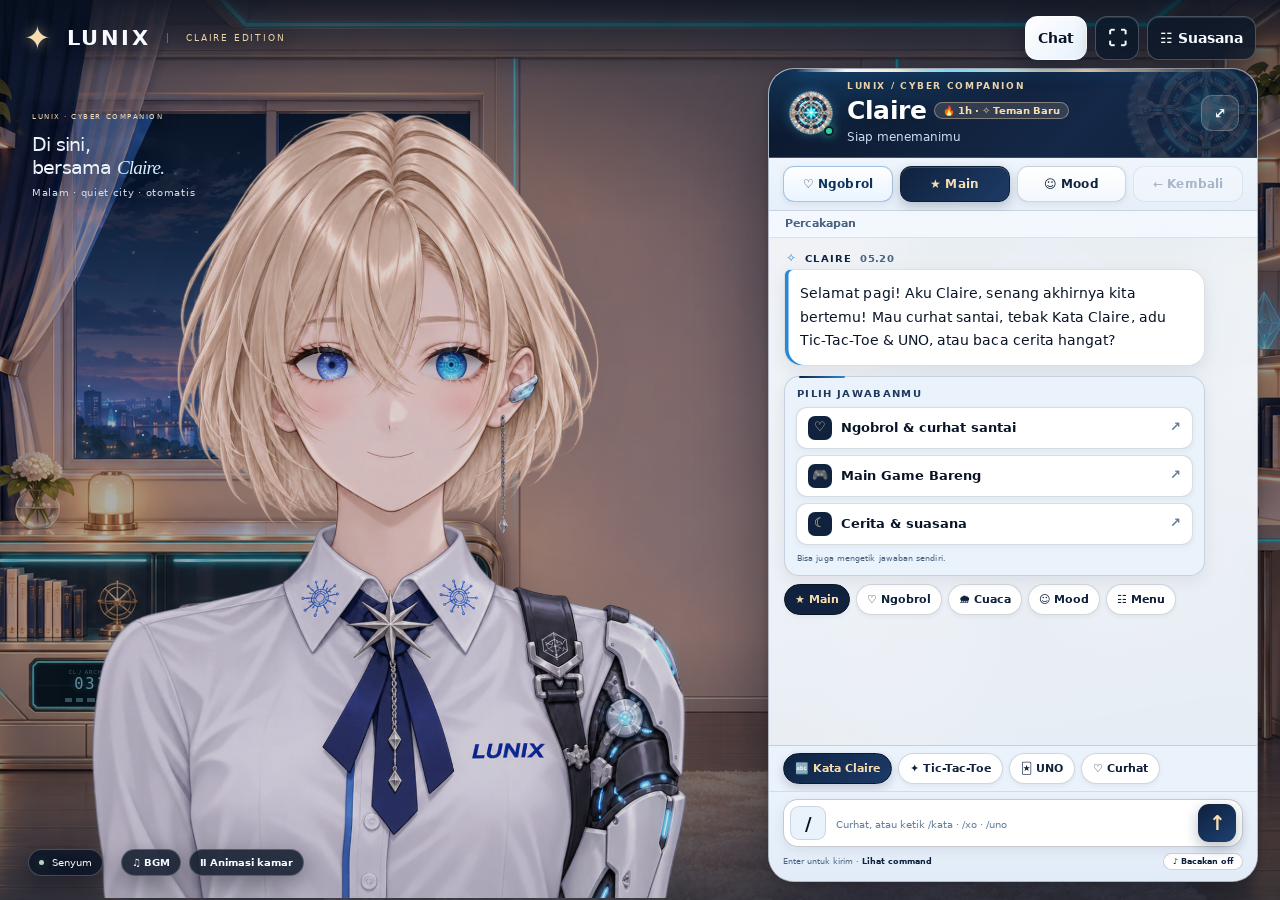
==== commit 3e69f73c: "new game update" ====
--- a/room.html
+++ b/room.html
@@ -1 +1 @@
-<!doctype html><html lang="id"><head><meta charset="utf-8"><meta name="viewport" content="width=device-width,initial-scale=1,viewport-fit=cover,interactive-widget=resizes-content"><meta name="theme-color" content="#091324"><meta name="description" content="Kamar interaktif LUNIX Claire Edition. Ngobrol santai, main UNO Mini & Kuis, dan habiskan waktu tenang bersama Claire."><title>LUNIX · Claire Edition</title><link rel="icon" type="image/svg+xml" href="data:image/svg+xml,%3Csvg%20xmlns='http://www.w3.org/2000/svg'%20viewBox='0%200%2064%2064'%3E%3Crect%20width='64'%20height='64'%20rx='16'%20fill='%230d1f2d'/%3E%3Cpath%20d='M32%2010l5.5%2016.5L54%2032l-16.5%205.5L32%2054l-5.5-16.5L10%2032l16.5-5.5Z'%20fill='%239ee6ff'/%3E%3C/svg%3E"><link rel="stylesheet" href="room.css"><link rel="stylesheet" href="chat.css"><link rel="stylesheet" href="chat-v130.css"><link rel="stylesheet" href="chat-v131.css"><link rel="stylesheet" href="chat-v140.css"></head><body class="immersive-room"><a class="skip" href="#message">Langsung ke chat</a><main class="app"><header class="topbar"><a class="brand" href="index.html" target="_top" aria-label="LUNIX beranda"><span class="spark">✦</span> LUNIX <span class="brand-sub">CLAIRE EDITION</span></a><nav aria-label="Menu utama"><button class="icon-button" id="chat-toggle" aria-controls="chat-panel" aria-expanded="true">Chat</button><button class="icon-button" id="fullscreen-toggle" aria-label="Layar penuh">⛶</button><button class="icon-button" id="open-settings" aria-label="Buka pengaturan">☷ <span>Suasana</span></button></nav></header><div class="workspace"><section class="scene-card" aria-label="Claire di kamarnya"><div class="room-stage" id="room-stage"><div class="room-world" id="room-world" aria-hidden="true"></div><div class="scene-shade" aria-hidden="true"></div><div class="scene-heading"><span class="eyebrow">LUNIX · CYBER COMPANION</span><h1>Di sini, bersama <em>Claire.</em></h1><p id="ambience-label">Blue hour · city lights</p></div><div class="avatar-wrap"><canvas id="avatar" role="img" aria-label="Claire, karakter anime sibernetik yang bereaksi saat diajak ngobrol"></canvas></div><div class="scene-note" id="scene-note" role="status">Menyiapkan Claire…</div><div class="scene-footer"><span><i></i><b id="mood-label">Netral</b></span><div class="scene-controls"><button id="bgm-mute" aria-label="Mute BGM saja" aria-pressed="false">♫ BGM</button><button id="toggle-room" aria-pressed="true" title="Jeda atau lanjutkan animasi kamar">Ⅱ <span>Animasi kamar</span></button></div></div></div></section><section id="chat-panel" class="chat-panel" aria-labelledby="chat-title"><div class="chat-led" aria-hidden="true"><i></i></div><header class="chat-header"><div class="claire-core" aria-hidden="true"><img class="core-gear" src="assets/claire-chat-core-v119.png" alt=""><span></span></div><div><span class="chat-kicker">LUNIX / CYBER COMPANION</span><h2 id="chat-title">Claire</h2><p id="chat-presence">Siap menemanimu</p></div><button class="icon-button" id="expand-chat" aria-label="Perbesar atau kecilkan chat">⤢</button><img class="header-gear" src="assets/claire-chat-core-v119.png" alt="" aria-hidden="true"></header><div class="chat-toolbar" role="navigation" aria-label="Navigasi chat"><button id="chat-primary" aria-controls="messages">♡ Ngobrol</button><button id="chat-games" aria-controls="messages">★ Main</button><button id="chat-moods" aria-controls="messages">☺ Mood</button><button id="chat-back" disabled>← Kembali</button></div><div class="chat-location"><span id="chat-route">Percakapan</span><button id="jump-latest" hidden>↓ Pesan terbaru</button><button id="finish-typewriter" hidden>▸ Tampilkan lengkap</button></div><div class="messages" id="messages" role="log" aria-label="Percakapan" aria-live="polite" aria-relevant="additions"></div><div class="typing" id="typing" hidden>Claire sedang merespons <span>● ● ●</span></div><div class="suggestions" aria-label="Arah percakapan"><button id="sug-primary" data-command="/uno" class="suggestion-primary">🃏 Main UNO</button><button data-command="/kuis">❓ Kuis</button><button data-command="/curhat">♡ Curhat</button><button data-command="/mood">☺ Mood</button></div><form id="chat-form" class="composer"><label class="sr-only" for="message">Pesan atau command</label><div class="input-row"><button type="button" id="open-commands" aria-label="Lihat daftar command">/</button><input id="message" name="message" autocomplete="off" maxlength="600" enterkeyhint="send" placeholder="Tulis curhatmu, atau ketik /uno · /kuis"><button type="submit" id="send" aria-label="Kirim pesan">↑</button></div><div class="composer-caption"><span>Enter untuk kirim · <button type="button" id="command-link">Lihat command</button></span><button type="button" id="voice-toggle" aria-pressed="false">♪ Bacakan off</button></div></form></section></div><footer class="page-footer"><span>LUNIX · CLAIRE EDITION</span><span id="footer-hint">Ketuk Claire untuk menyapa · Ketik /uno atau /kuis untuk main bareng</span></footer></main><dialog id="commands-dialog" aria-labelledby="commands-title"><div class="dialog-heading"><div><span class="eyebrow">ONE LITTLE COMMAND</span><h2 id="commands-title">Beri Claire arahan.</h2></div><button data-close aria-label="Tutup daftar command">×</button></div><p>Ketuk command untuk langsung menjalankannya, atau ketik di chat.</p><div class="command-grid" id="command-grid"></div><p class="subtle">Mood lain: netral, senyum, santai, sedih, tertawa, gemas, benci, terkejut, marah, devil. Semua tersedia di menu Ekspresi.</p></dialog><dialog id="settings-dialog" aria-labelledby="settings-title"><div class="dialog-heading"><div><span class="eyebrow">MAKE YOURSELF AT HOME</span><h2 id="settings-title">Suasana & gerakan</h2></div><button data-close aria-label="Tutup pengaturan">×</button></div><div class="settings-grid"><label>Waktu di kamar<select id="lighting"><option value="auto">Otomatis · jam perangkat</option><option value="morning">Pagi · soft sunrise</option><option value="day">Siang · clear sky</option><option value="dusk">Sore · blue hour</option><option value="night">Malam · quiet city</option><option value="cycle">Pratinjau siklus · 2 menit</option></select></label><label>Layar TV<select id="tv-mode"><option value="showcase">LUNIX · animated showcase</option><option value="orbit">Orbit · planetarium</option><option value="music">Musik · visualizer tanpa audio</option><option value="off">Matikan layar</option></select></label><label>Gerakan karakter<select id="character-motion"><option value="calm">Natural · lembut</option><option value="lively">Lebih aktif</option><option value="off">Idle mati</option></select></label><label>Kualitas avatar<select id="quality"><option value="eco">Hemat · hingga 30 FPS</option><option value="smooth">Halus adaptif · hingga 60 FPS</option></select></label><label class="check"><input id="room-motion" type="checkbox" checked> Animasi langit, cahaya & TV</label><label class="check"><input id="blush" type="checkbox" checked> Rona pipi sesuai ekspresi</label><label class="check"><input id="emoji" type="checkbox" checked> Emoji saat mood berganti</label><label class="check"><input id="chat-fx" type="checkbox" checked> LED & gear chatbox</label><label class="check"><input id="hair-motion" type="checkbox" checked> Rambut mengikuti gerak & angin lembut</label><label class="check"><input id="follow" type="checkbox" checked> Tatapan mengikuti kursor</label></div><section class="text-settings" aria-labelledby="text-settings-title"><span class="eyebrow">MAKE IT COMFORTABLE</span><h3 id="text-settings-title">Tampilan chat</h3><label class="check"><input id="typewriter-enabled" type="checkbox" checked> Teks muncul bertahap</label><label>Kecepatan teks<select id="typewriter-speed"><option value="slow">Pelan · 24 karakter/detik</option><option value="normal" selected>Natural · 42 karakter/detik</option><option value="fast">Cepat · 72 karakter/detik</option></select></label><p class="subtle">Ketuk Tampilkan lengkap untuk melewati animasi.</p></section><section class="idle-settings text-settings" aria-labelledby="idle-title"><span class="eyebrow">A LITTLE MORE ALIVE</span><h3 id="idle-title">Teman saat senggang</h3><label class="check"><input id="idle-enabled" type="checkbox" checked> Sapaan lembut setelah lama diam</label><label>Waktu menunggu<select id="idle-delay"><option value="120">2 menit</option><option value="180">3 menit</option><option value="300">5 menit</option></select></label><label class="check"><input id="idle-audio" type="checkbox"> Humming & bunyi suasana Claire</label><div class="audio-actions"><button id="idle-preview">✦ Pratinjau sapaan</button><button id="test-humming">♫ Coba humming</button></div><p class="subtle">Tidak menyela saat kamu mengetik, membaca riwayat, atau membuka menu. Maksimal dua sapaan dan dua humming dalam satu masa diam. Humming bawaan bernuansa sintetis lembut.</p></section><section class="audio-settings" aria-labelledby="audio-title"><div class="audio-heading"><span class="eyebrow">ROOM SOUND</span><h3 id="audio-title">Musik & suara Claire</h3><p>BGM dan suara Claire diatur terpisah.</p></div><div class="audio-cards"><div class="audio-card"><h4>Musik kamar</h4><div class="audio-actions"><button id="bgm-play" aria-pressed="false">▷ Putar BGM</button><button id="bgm-mute-setting" aria-pressed="false" aria-label="Mute BGM saja">Mute BGM</button></div><label class="audio-volume" for="bgm-volume"><span>Volume BGM <output id="bgm-volume-value" for="bgm-volume">35%</output></span><input id="bgm-volume" type="range" min="0" max="100" value="35"></label><small id="bgm-status" role="status">BGM dijeda</small></div><div class="audio-card"><h4>Suara Claire</h4><label class="check"><input id="audio-reactions" type="checkbox" checked> Suara reaksi</label><label class="audio-volume" for="claire-volume"><span>Volume suara <output id="claire-volume-value" for="claire-volume">80%</output></span><input id="claire-volume" type="range" min="0" max="100" value="80"></label><div class="audio-actions"><button id="test-giggle">▷ Uji giggle</button></div><small id="claire-audio-status" role="status">Suara reaksi siap</small></div></div><p class="subtle">BGM diputar otomatis secara loop saat kamar siap. Volumenya merendah saat Claire bersuara dan kembali lembut setelahnya.</p></section><p class="subtle" id="motion-notice">Animasi berjalan penuh. BGM diputar otomatis secara loop.</p><div class="settings-links"><a href="background.html" target="_blank" rel="noopener">Lihat kamar tanpa Claire ↗</a></div></dialog><dialog id="expressions-dialog" aria-labelledby="expressions-title"><div class="dialog-heading"><div><span class="eyebrow">A MOOD FOR EVERY MOMENT</span><h2 id="expressions-title">Ekspresi Claire</h2></div><button data-close aria-label="Tutup ekspresi">×</button></div><div id="mood-grid" class="mood-grid"></div><label class="eye-setting">Kelopak mata<select id="eye-mode"><option value="auto">Otomatis</option><option value="closed">Tutup Mata</option><option value="immersed">Menghayati</option></select></label><div class="gesture-grid"><button data-command="/angguk">Angguk</button><button data-command="/miring">Miring kepala</button><button data-command="/lihat kiri">Lirik kiri</button><button data-command="/lihat kanan">Lirik kanan</button><button data-command="/lihat atas">Lirik atas</button><button data-command="/lihat bawah">Lirik bawah</button></div></dialog><script src="room-boot.js"></script></body></html>+<!doctype html><html lang="id"><head><meta charset="utf-8"><meta name="viewport" content="width=device-width,initial-scale=1,viewport-fit=cover,interactive-widget=resizes-content"><meta name="theme-color" content="#091324"><meta name="description" content="Kamar interaktif LUNIX Claire Edition. Ngobrol santai, main UNO Mini & Kuis, dan habiskan waktu tenang bersama Claire."><title>LUNIX · Claire Edition</title><link rel="icon" type="image/svg+xml" href="data:image/svg+xml,%3Csvg%20xmlns='http://www.w3.org/2000/svg'%20viewBox='0%200%2064%2064'%3E%3Crect%20width='64'%20height='64'%20rx='16'%20fill='%230d1f2d'/%3E%3Cpath%20d='M32%2010l5.5%2016.5L54%2032l-16.5%205.5L32%2054l-5.5-16.5L10%2032l16.5-5.5Z'%20fill='%239ee6ff'/%3E%3C/svg%3E"><link rel="stylesheet" href="room.css"><link rel="stylesheet" href="chat.css"><link rel="stylesheet" href="chat-v130.css"><link rel="stylesheet" href="chat-v131.css"><link rel="stylesheet" href="chat-v140.css"></head><body class="immersive-room"><a class="skip" href="#message">Langsung ke chat</a><main class="app"><header class="topbar"><a class="brand" href="index.html" target="_top" aria-label="LUNIX beranda"><span class="spark">✦</span> LUNIX <span class="brand-sub">CLAIRE EDITION</span></a><nav aria-label="Menu utama"><button class="icon-button" id="chat-toggle" aria-controls="chat-panel" aria-expanded="true">Chat</button><button class="icon-button" id="fullscreen-toggle" aria-label="Layar penuh">⛶</button><button class="icon-button" id="open-settings" aria-label="Buka pengaturan">☷ <span>Suasana</span></button></nav></header><div class="workspace"><section class="scene-card" aria-label="Claire di kamarnya"><div class="room-stage" id="room-stage"><div class="room-world" id="room-world" aria-hidden="true"></div><div class="scene-shade" aria-hidden="true"></div><div class="scene-heading"><span class="eyebrow">LUNIX · CYBER COMPANION</span><h1>Di sini, bersama <em>Claire.</em></h1><p id="ambience-label">Blue hour · city lights</p></div><div class="avatar-wrap"><canvas id="avatar" role="img" aria-label="Claire, karakter anime sibernetik yang bereaksi saat diajak ngobrol"></canvas></div><div class="scene-note" id="scene-note" role="status">Menyiapkan Claire…</div><div class="scene-footer"><span><i></i><b id="mood-label">Netral</b></span><div class="scene-controls"><button id="bgm-mute" aria-label="Mute BGM saja" aria-pressed="false">♫ BGM</button><button id="toggle-room" aria-pressed="true" title="Jeda atau lanjutkan animasi kamar">Ⅱ <span>Animasi kamar</span></button></div></div></div></section><section id="chat-panel" class="chat-panel" aria-labelledby="chat-title"><div class="chat-led" aria-hidden="true"><i></i></div><header class="chat-header"><div class="claire-core" aria-hidden="true"><img class="core-gear" src="assets/claire-chat-core-v119.png" alt=""><span></span></div><div><span class="chat-kicker">LUNIX / CYBER COMPANION</span><div class="chat-title-row"><h2 id="chat-title">Claire</h2><span id="chat-bond" class="chat-bond-pill" hidden></span></div><p id="chat-presence">Siap menemanimu</p></div><button class="icon-button" id="expand-chat" aria-label="Perbesar atau kecilkan chat">⤢</button><img class="header-gear" src="assets/claire-chat-core-v119.png" alt="" aria-hidden="true"></header><div class="chat-toolbar" role="navigation" aria-label="Navigasi chat"><button id="chat-primary" aria-controls="messages">♡ Ngobrol</button><button id="chat-games" aria-controls="messages">★ Main</button><button id="chat-moods" aria-controls="messages">☺ Mood</button><button id="chat-back" disabled>← Kembali</button></div><div class="chat-location"><span id="chat-route">Percakapan</span><button id="jump-latest" hidden>↓ Pesan terbaru</button><button id="finish-typewriter" hidden>▸ Tampilkan lengkap</button></div><div class="messages" id="messages" role="log" aria-label="Percakapan" aria-live="polite" aria-relevant="additions"></div><div class="typing" id="typing" hidden>Claire sedang merespons <span>● ● ●</span></div><div class="suggestions" aria-label="Arah percakapan"><button id="sug-primary" data-command="/kata" class="suggestion-primary">🔤 Kata Claire</button><button data-command="/xo">✦ Tic-Tac-Toe</button><button data-command="/uno">🃏 UNO</button><button data-command="/curhat">♡ Curhat</button></div><form id="chat-form" class="composer"><label class="sr-only" for="message">Pesan atau command</label><div class="input-row"><button type="button" id="open-commands" aria-label="Lihat daftar command">/</button><input id="message" name="message" autocomplete="off" maxlength="600" enterkeyhint="send" placeholder="Curhat, atau ketik /kata · /xo · /uno"><button type="submit" id="send" aria-label="Kirim pesan">↑</button></div><div class="composer-caption"><span>Enter untuk kirim · <button type="button" id="command-link">Lihat command</button></span><button type="button" id="voice-toggle" aria-pressed="false">♪ Bacakan off</button></div></form></section></div><footer class="page-footer"><span>LUNIX · CLAIRE EDITION</span><span id="footer-hint">Ketuk Claire untuk menyapa · Ketik /kata, /xo, atau /uno untuk main bareng</span></footer></main><dialog id="commands-dialog" aria-labelledby="commands-title"><div class="dialog-heading"><div><span class="eyebrow">ONE LITTLE COMMAND</span><h2 id="commands-title">Beri Claire arahan.</h2></div><button data-close aria-label="Tutup daftar command">×</button></div><p>Ketuk command untuk langsung menjalankannya, atau ketik di chat.</p><div class="command-grid" id="command-grid"></div><p class="subtle">Mood lain: netral, senyum, santai, sedih, tertawa, gemas, benci, terkejut, marah, devil. Semua tersedia di menu Ekspresi.</p></dialog><dialog id="settings-dialog" aria-labelledby="settings-title"><div class="dialog-heading"><div><span class="eyebrow">MAKE YOURSELF AT HOME</span><h2 id="settings-title">Suasana & gerakan</h2></div><button data-close aria-label="Tutup pengaturan">×</button></div><div class="settings-grid"><label>Waktu di kamar<select id="lighting"><option value="auto">Otomatis · jam perangkat</option><option value="morning">Pagi · soft sunrise</option><option value="day">Siang · clear sky</option><option value="dusk">Sore · blue hour</option><option value="night">Malam · quiet city</option><option value="cycle">Pratinjau siklus · 2 menit</option></select></label><label>Cuaca jendela<select id="weather-mode"><option value="clear">Cerah · langit bersih</option><option value="drizzle">Gerimis · rintik lembut</option><option value="rain">Hujan syahdu · kaca basah</option></select></label><label>Layar TV<select id="tv-mode"><option value="showcase">LUNIX · animated showcase</option><option value="orbit">Orbit · planetarium</option><option value="music">Musik · visualizer tanpa audio</option><option value="off">Matikan layar</option></select></label><label>Gerakan karakter<select id="character-motion"><option value="calm">Natural · lembut</option><option value="lively">Lebih aktif</option><option value="off">Idle mati</option></select></label><label>Kualitas avatar<select id="quality"><option value="eco">Hemat · hingga 30 FPS</option><option value="smooth">Halus adaptif · hingga 60 FPS</option></select></label><label class="check"><input id="room-motion" type="checkbox" checked> Animasi langit, cahaya & TV</label><label class="check"><input id="blush" type="checkbox" checked> Rona pipi sesuai ekspresi</label><label class="check"><input id="emoji" type="checkbox" checked> Emoji saat mood berganti</label><label class="check"><input id="chat-fx" type="checkbox" checked> LED & gear chatbox</label><label class="check"><input id="hair-motion" type="checkbox" checked> Rambut mengikuti gerak & angin lembut</label><label class="check"><input id="follow" type="checkbox" checked> Tatapan mengikuti kursor</label></div><section class="text-settings" aria-labelledby="text-settings-title"><span class="eyebrow">MAKE IT COMFORTABLE</span><h3 id="text-settings-title">Tampilan chat</h3><label class="check"><input id="typewriter-enabled" type="checkbox" checked> Teks muncul bertahap</label><label>Kecepatan teks<select id="typewriter-speed"><option value="slow">Pelan · 24 karakter/detik</option><option value="normal" selected>Natural · 42 karakter/detik</option><option value="fast">Cepat · 72 karakter/detik</option></select></label><p class="subtle">Ketuk Tampilkan lengkap untuk melewati animasi.</p></section><section class="idle-settings text-settings" aria-labelledby="idle-title"><span class="eyebrow">A LITTLE MORE ALIVE</span><h3 id="idle-title">Teman saat senggang</h3><label class="check"><input id="idle-enabled" type="checkbox" checked> Sapaan lembut setelah lama diam</label><label>Waktu menunggu<select id="idle-delay"><option value="120">2 menit</option><option value="180">3 menit</option><option value="300">5 menit</option></select></label><label class="check"><input id="idle-audio" type="checkbox"> Humming & bunyi suasana Claire</label><div class="audio-actions"><button id="idle-preview">✦ Pratinjau sapaan</button><button id="test-humming">♫ Coba humming</button></div><p class="subtle">Tidak menyela saat kamu mengetik, membaca riwayat, atau membuka menu. Maksimal dua sapaan dan dua humming dalam satu masa diam. Humming bawaan bernuansa sintetis lembut.</p></section><section class="audio-settings" aria-labelledby="audio-title"><div class="audio-heading"><span class="eyebrow">ROOM SOUND</span><h3 id="audio-title">Musik & suara Claire</h3><p>BGM dan suara Claire diatur terpisah.</p></div><div class="audio-cards"><div class="audio-card"><h4>Musik kamar</h4><div class="audio-actions"><button id="bgm-play" aria-pressed="false">▷ Putar BGM</button><button id="bgm-mute-setting" aria-pressed="false" aria-label="Mute BGM saja">Mute BGM</button></div><label class="audio-volume" for="bgm-volume"><span>Volume BGM <output id="bgm-volume-value" for="bgm-volume">35%</output></span><input id="bgm-volume" type="range" min="0" max="100" value="35"></label><small id="bgm-status" role="status">BGM dijeda</small></div><div class="audio-card"><h4>Suara Claire</h4><label class="check"><input id="audio-reactions" type="checkbox" checked> Suara reaksi</label><label class="audio-volume" for="claire-volume"><span>Volume suara <output id="claire-volume-value" for="claire-volume">80%</output></span><input id="claire-volume" type="range" min="0" max="100" value="80"></label><div class="audio-actions"><button id="test-giggle">▷ Uji giggle</button></div><small id="claire-audio-status" role="status">Suara reaksi siap</small></div><div class="audio-card"><h4>Suara Hujan Jendela</h4><label class="check"><input id="rain-audio" type="checkbox"> Rintik hujan lembut</label><label class="audio-volume" for="rain-volume"><span>Volume hujan <output id="rain-volume-value" for="rain-volume">32%</output></span><input id="rain-volume" type="range" min="0" max="100" value="32"></label><small id="rain-audio-status" role="status">Suara hujan jendela mati</small></div></div><p class="subtle">BGM diputar otomatis secara loop saat kamar siap. Volumenya merendah saat Claire bersuara dan kembali lembut setelahnya.</p></section><p class="subtle" id="motion-notice">Animasi berjalan penuh. BGM diputar otomatis secara loop.</p><div class="settings-links"><a href="background.html" target="_blank" rel="noopener">Lihat kamar tanpa Claire ↗</a></div></dialog><dialog id="expressions-dialog" aria-labelledby="expressions-title"><div class="dialog-heading"><div><span class="eyebrow">A MOOD FOR EVERY MOMENT</span><h2 id="expressions-title">Ekspresi Claire</h2></div><button data-close aria-label="Tutup ekspresi">×</button></div><div id="mood-grid" class="mood-grid"></div><label class="eye-setting">Kelopak mata<select id="eye-mode"><option value="auto">Otomatis</option><option value="closed">Tutup Mata</option><option value="immersed">Menghayati</option></select></label><div class="gesture-grid"><button data-command="/angguk">Angguk</button><button data-command="/miring">Miring kepala</button><button data-command="/lihat kiri">Lirik kiri</button><button data-command="/lihat kanan">Lirik kanan</button><button data-command="/lihat atas">Lirik atas</button><button data-command="/lihat bawah">Lirik bawah</button></div></dialog><script src="room-boot.js"></script></body></html>
--- a/room.css
+++ b/room.css
@@ -1 +1 @@
-.room-stage{position:relative;isolation:isolate;overflow:hidden;background:#172e43;width:100%;height:100%}.room-world{position:absolute;overflow:hidden;background:url('assets/claire-room-landscape-v122.png') center/100% 100% no-repeat;transition:filter 1.8s ease}.room-world.portrait{background-image:url('assets/claire-room-portrait-v122.png')}.room-world.night{filter:brightness(.68) saturate(.86) hue-rotate(4deg)}.window-pane{position:absolute;overflow:hidden;contain:paint;pointer-events:none}.window-pane.left{left:10.74%;top:12.7%;width:14.13%;height:38.18%;clip-path:polygon(42% 0,100% 0,100% 100%,0 100%,0 50%)}.window-pane.right{left:25.85%;top:12.7%;width:14.13%;height:38.18%}.portrait .window-pane.left{left:9.3%;top:12.5%;width:17.25%;height:23.83%}.portrait .window-pane.right{left:28.22%;top:12.5%;width:16.8%;height:23.83%}.cloud-layer{position:absolute;inset:0;background:radial-gradient(ellipse 29% 3% at 19% 24%,#e6d6f67a,transparent 100%),radial-gradient(ellipse 35% 2% at 62% 42%,#fbd0c365,transparent 100%),radial-gradient(ellipse 20% 2% at 86% 15%,#aecbfc65,transparent 100%);background-size:190% 100%;animation:sky-travel 42s linear infinite alternate;opacity:.65}.window-pane.right .cloud-layer{background-position:40% 0;animation-delay:-9s}.sky-haze{position:absolute;inset:0;background:linear-gradient(0deg,transparent 20%,#82d7ff14 65%,#8abaff20);animation:sky-glow 9s ease-in-out infinite alternate}.star{position:absolute;width:2px;height:2px;background:#e2f5ff;border-radius:50%;box-shadow:0 0 5px #9edcff;animation:twinkle 4.8s ease-in-out infinite;opacity:.25}.night .star{width:2.4px;height:2.4px}.city-light{position:absolute;top:86%;width:2px;height:2px;background:#b7efff;box-shadow:0 0 5px #42c7ff;animation:twinkle 3.8s ease-in-out infinite}.tv-screen{position:absolute;left:72.27%;top:23.9%;width:20.9%;height:17.05%;overflow:hidden;background:radial-gradient(ellipse at 50% 50%,#163654,#071223 78%);border-radius:1px;color:#98dfff;contain:paint;box-shadow:0 0 18px #39cdff27}.portrait .tv-screen{left:66.5%;top:18.9%;width:24.7%;height:9.6%}.tv-screen[data-tv=off]{background:#081223;box-shadow:none}.tv-screen[data-tv=off]>*{visibility:hidden}.tv-orbit{position:absolute;inset:8% 22%;display:grid;place-items:center}.planet{width:33%;aspect-ratio:1;border-radius:50%;background:radial-gradient(circle at 30% 28%,#b4ecff,#4faee5 48%,#16355e 76%);box-shadow:0 0 18px #55caff75}.orbit-ring{position:absolute;width:80%;height:45%;border:1px solid #75d7ff7a;border-radius:50%;transform:rotate(-24deg)}.orbit-ring:after{content:'';position:absolute;width:6px;height:6px;background:#c9f5ff;border-radius:50%;left:3%;top:28%;box-shadow:0 0 9px #47cbff;animation:orbit-light 7s ease-in-out infinite alternate}.orbit-ring.second{transform:rotate(34deg);width:95%;height:60%;border-color:#a8d6ff30}.tv-caption{position:absolute;top:9%;left:8%;font:500 clamp(5px,.65vw,10px)/1.5 system-ui;letter-spacing:.2em;color:#b6dcf1b3}.tv-bottom{position:absolute;bottom:8%;right:8%;font:500 clamp(4px,.5vw,8px)/1 system-ui;letter-spacing:.14em;color:#b6dcf18a}.tv-wave{display:none;position:absolute;inset:34% 14% 24%;align-items:center;justify-content:center;gap:5%}.tv-wave i{display:block;width:5%;height:35%;border-radius:4px;background:linear-gradient(#c3ebff,#4399cc);animation:equalize 1.7s ease-in-out infinite alternate;transform-origin:center}.tv-screen[data-tv=music] .tv-wave{display:flex}.tv-screen[data-tv=music] .tv-orbit{display:none}.ambient-lamp{position:absolute;left:25%;top:48%;width:17%;height:26%;background:radial-gradient(ellipse,#ffcc7e24,transparent 68%);mix-blend-mode:screen;animation:lamp-breathe 8s ease-in-out infinite alternate}.portrait .ambient-lamp{left:12%;top:35%;width:27%;height:22%}.room-world.paused *,body.page-hidden .room-world *{animation-play-state:paused!important}.background-only{margin:0;background:#0c1722;overflow:hidden}.background-only .room-stage{height:100svh}.background-controls{position:fixed;bottom:16px;right:16px;display:flex;gap:8px;z-index:5}.background-controls button,.background-controls a{border:1px solid #ffffff40;background:#0c1722cc;color:white;font:13px system-ui;padding:10px 14px;border-radius:24px;text-decoration:none}.background-controls a:focus-visible,.background-controls button:focus-visible{outline:3px solid #a0e4ff;outline-offset:3px}@keyframes sky-travel{from{background-position:0% 0}to{background-position:100% 0}}@keyframes sky-glow{from{opacity:.25}to{opacity:.9}}@keyframes twinkle{0%,100%{opacity:.16}50%{opacity:.85}}@keyframes orbit-light{from{transform:translate(0,0)}to{transform:translate(65px,12px)}}@keyframes equalize{from{transform:scaleY(.45)}to{transform:scaleY(1.7)}}@keyframes lamp-breathe{from{opacity:.5}to{opacity:.9}}@media (max-width:0px){.room-world *{animation:none!important;transition:none!important}.room-world{transition:none!important}}.tv-showcase{position:absolute;inset:0;display:none;overflow:hidden;background:#071321;pointer-events:none}.lunix-showcase{display:block;width:100%;height:100%}.tv-screen[data-tv=showcase] .tv-showcase{display:block}.tv-screen[data-tv=showcase]>.tv-orbit,.tv-screen[data-tv=showcase]>.tv-wave,.tv-screen[data-tv=showcase]>.tv-caption,.tv-screen[data-tv=showcase]>.tv-bottom{display:none}.tv-brand-float{animation:tv-lunix-float 8s ease-in-out infinite alternate}.tv-brand-shine{animation:tv-lunix-shine 7.5s ease-in-out infinite}.tv-brand-ticker{animation:tv-lunix-ticker 24s linear infinite}.tv-brand-orbit{transform-origin:300px 155px;animation:tv-lunix-orbit 55s linear infinite}.tv-brand-scan{animation:tv-lunix-scan 12s linear infinite}.tv-brand-dots{animation:tv-lunix-dots 8s ease-in-out infinite alternate}@keyframes tv-lunix-float{from{transform:translateY(0)}to{transform:translateY(-3px)}}@keyframes tv-lunix-shine{0%,16%{transform:translateX(0)}66%,100%{transform:translateX(760px)}}@keyframes tv-lunix-ticker{from{transform:translateX(0)}to{transform:translateX(-630px)}}@keyframes tv-lunix-orbit{to{transform:rotate(360deg)}}@keyframes tv-lunix-scan{from{transform:translateY(0)}to{transform:translateY(172px)}}@keyframes tv-lunix-dots{from{opacity:.2}to{opacity:.65}}@media (max-width:0px){.tv-showcase *{animation:none!important;transition:none!important}}.room-world{transition:filter 3.2s ease}.room-world[data-time=morning]{filter:brightness(1.09) saturate(.88)}.room-world[data-time=day]{filter:brightness(1.18) saturate(.85)}.room-world[data-time=dusk]{filter:none}.room-world[data-time=night]{filter:brightness(.68) saturate(.86)}.sky-tone{position:absolute;inset:0;opacity:0;transition:opacity 3.2s ease;pointer-events:none}.sky-morning{background:linear-gradient(#79b8dc 0%,#bedcea 32%,#f6d7b5 62%,#f6d7b500 85%)}.sky-day{background:linear-gradient(#72c4ef 0%,#c6e9fa 50%,#e4f6ff80 73%,#e4f6ff00 89%)}.sky-night{background:linear-gradient(#030c21de,#0a1e4080 58%,transparent 90%)}.room-world[data-time=morning] .sky-morning,.room-world[data-time=day] .sky-day,.room-world[data-time=night] .sky-night{opacity:1}.window-pane.left .sky-morning:after{content:'';position:absolute;left:55%;top:15%;width:18%;aspect-ratio:1;background:radial-gradient(circle,#fff3ccbb,#fff1c626 45%,transparent 72%)}.window-pane.right .sky-night:after{content:'';position:absolute;left:64%;top:11%;width:6%;aspect-ratio:1;border-radius:50%;background:#d3eaff;box-shadow:0 0 13px #c5e5ff40;opacity:.6}.cloud-layer{left:-100%;right:auto;top:0;bottom:auto;width:400%;height:72%;background-image:url("assets/claire-clouds-v121.png");background-size:25% 100%;background-repeat:repeat-x;opacity:.28;animation:room-cloud-drift 52s linear infinite;transition:opacity 3s ease}.cloud-layer.far{opacity:.19;transform:scaleY(.85);animation-duration:95s;top:7%}.cloud-layer.near{animation-duration:48s}.window-pane.right .cloud-layer{background-position:18% 0;animation-delay:-5s}.room-world[data-time=morning] .cloud-layer.near{opacity:.47}.room-world[data-time=day] .cloud-layer.near{opacity:.6}.room-world[data-time=night] .cloud-layer.near{opacity:.12}.room-world[data-time=morning] .cloud-layer.far,.room-world[data-time=day] .cloud-layer.far{opacity:.3}.room-world[data-time=night] .cloud-layer.far{opacity:.07}.room-world[data-time=morning] .star,.room-world[data-time=day] .star,.room-world[data-time=morning] .city-light,.room-world[data-time=day] .city-light{visibility:hidden}.room-world[data-time=day] .ambient-lamp{opacity:.2;animation:none}.sky-haze{opacity:.25;animation-duration:15s}@keyframes room-cloud-drift{from{transform:translateX(0)}to{transform:translateX(-25%)}}@media (max-width:0px){.sky-tone,.cloud-layer{transition:none!important;animation:none!important}}.cloud-layer{background-size:25% auto;background-position:0 20%;mask-image:linear-gradient(90deg,transparent,#000 9%,#000 91%,transparent);mask-size:25% 100%;mask-repeat:repeat-x}.window-pane.right .cloud-layer{background-position:18% 20%}.cabinet-panel{position:absolute;left:7.95%;top:73.9%;width:8%;height:4.55%;display:flex;align-items:center;justify-content:center;flex-direction:column;overflow:hidden;background:linear-gradient(150deg,#091d2a,#07121c);color:#9be6ff;clip-path:polygon(4% 0,96% 0,100% 10%,100% 90%,96% 100%,4% 100%,0 90%,0 10%);contain:paint;text-shadow:0 0 7px #43c8ff77}.portrait .cabinet-panel{left:8.2%;top:54.17%;width:10.15%;height:2.93%}.cabinet-label{font:500 clamp(3px,.42vw,7px)/1.3 system-ui;letter-spacing:.15em;opacity:.6}.cabinet-counter{font:500 clamp(7px,1.2vw,18px)/1.1 ui-monospace,Consolas,monospace;letter-spacing:.13em;transition:color .3s}.cabinet-bars{display:flex;width:50%;height:10%;align-items:center;justify-content:center;gap:8%;margin-top:4%}.cabinet-bars i{width:13%;height:100%;background:#87e4ff;opacity:.55;animation:cabinet-meter 2.8s ease-in-out infinite alternate}.cabinet-bars i:nth-child(2){animation-delay:-.5s}.cabinet-bars i:nth-child(3){animation-delay:-1.2s}.cabinet-bars i:nth-child(4){animation-delay:-1.8s}.cabinet-bars i:nth-child(5){animation-delay:-2.2s}.cabinet-panel:after{position:absolute;content:'';inset:0;background:linear-gradient(transparent 47%,#89eaff14 50%,transparent 53%);animation:cabinet-scan 7s linear infinite;pointer-events:none}.cabinet-led{position:absolute;height:.26%;border-radius:5px;background:#6adfff40;box-shadow:0 0 7px #43c9ff66;overflow:hidden;pointer-events:none}.cabinet-led:before{position:absolute;content:'';inset:0 auto 0 0;width:35%;background:linear-gradient(90deg,transparent,#d2f8ff,#62dfff,transparent);animation:cabinet-flow 4.2s linear infinite}.cabinet-led.one{left:3.1%;top:62.15%;width:12.8%}.cabinet-led.two{left:18%;top:62.15%;width:9.5%}.cabinet-led.three{left:28.8%;top:62.15%;width:10.5%}.cabinet-led.lower{left:23%;top:72.1%;width:17.6%}.cabinet-led.two:before{animation-delay:-1.1s}.cabinet-led.three:before{animation-delay:-2.1s}.cabinet-led.lower:before{animation-delay:-3.2s}.portrait .cabinet-led.one{left:4.8%;top:46.35%;width:12.6%}.portrait .cabinet-led.two{left:20.3%;top:46.35%;width:10%}.portrait .cabinet-led.three{left:32.5%;top:46.35%;width:11%}.portrait .cabinet-led.lower{left:25.9%;top:52.98%;width:19.5%}.ambient-lamp{left:7%;top:46%;width:13%;height:20%}.portrait .ambient-lamp{left:9%;top:35%;width:14%;height:15%}.room-world.paused *:before,.room-world.paused *:after,body.page-hidden .room-world *:before,body.page-hidden .room-world *:after{animation-play-state:paused!important}@keyframes cabinet-flow{from{transform:translateX(-110%)}to{transform:translateX(400%)}}@keyframes cabinet-meter{from{opacity:.25;transform:scaleY(.5)}to{opacity:.9;transform:scaleY(1)}}@keyframes cabinet-scan{from{transform:translateY(-100%)}to{transform:translateY(100%)}}@media (max-width:0px){.cabinet-panel *,.cabinet-panel:after,.cabinet-led:before{animation:none!important;transition:none!important}}.background-controls{left:max(12px,env(safe-area-inset-left));right:max(12px,env(safe-area-inset-right));bottom:max(12px,env(safe-area-inset-bottom));justify-content:flex-end;flex-wrap:wrap}.background-controls button,.background-controls a{min-height:44px;text-align:center}.background-only .room-stage{height:100vh;height:100dvh}@media(max-width:420px){.background-controls{gap:6px}.background-controls button,.background-controls a{font-size:11px;padding:9px 11px}}+.room-stage{position:relative;isolation:isolate;overflow:hidden;background:#172e43;width:100%;height:100%}.room-world{position:absolute;overflow:hidden;background:url('assets/claire-room-landscape-v122.png') center/100% 100% no-repeat;transition:filter 1.8s ease}.room-world.portrait{background-image:url('assets/claire-room-portrait-v122.png')}.room-world.night{filter:brightness(.68) saturate(.86) hue-rotate(4deg)}.window-pane{position:absolute;overflow:hidden;contain:paint;pointer-events:none}.window-pane.left{left:10.74%;top:12.7%;width:14.13%;height:38.18%;clip-path:polygon(42% 0,100% 0,100% 100%,0 100%,0 50%)}.window-pane.right{left:25.85%;top:12.7%;width:14.13%;height:38.18%}.portrait .window-pane.left{left:9.3%;top:12.5%;width:17.25%;height:23.83%}.portrait .window-pane.right{left:28.22%;top:12.5%;width:16.8%;height:23.83%}.cloud-layer{position:absolute;inset:0;background:radial-gradient(ellipse 29% 3% at 19% 24%,#e6d6f67a,transparent 100%),radial-gradient(ellipse 35% 2% at 62% 42%,#fbd0c365,transparent 100%),radial-gradient(ellipse 20% 2% at 86% 15%,#aecbfc65,transparent 100%);background-size:190% 100%;animation:sky-travel 42s linear infinite alternate;opacity:.65}.window-pane.right .cloud-layer{background-position:40% 0;animation-delay:-9s}.sky-haze{position:absolute;inset:0;background:linear-gradient(0deg,transparent 20%,#82d7ff14 65%,#8abaff20);animation:sky-glow 9s ease-in-out infinite alternate}.star{position:absolute;width:2px;height:2px;background:#e2f5ff;border-radius:50%;box-shadow:0 0 5px #9edcff;animation:twinkle 4.8s ease-in-out infinite;opacity:.25}.night .star{width:2.4px;height:2.4px}.city-light{position:absolute;top:86%;width:2px;height:2px;background:#b7efff;box-shadow:0 0 5px #42c7ff;animation:twinkle 3.8s ease-in-out infinite}.tv-screen{position:absolute;left:72.27%;top:23.9%;width:20.9%;height:17.05%;overflow:hidden;background:radial-gradient(ellipse at 50% 50%,#163654,#071223 78%);border-radius:1px;color:#98dfff;contain:paint;box-shadow:0 0 18px #39cdff27}.portrait .tv-screen{left:66.5%;top:18.9%;width:24.7%;height:9.6%}.tv-screen[data-tv=off]{background:#081223;box-shadow:none}.tv-screen[data-tv=off]>*{visibility:hidden}.tv-orbit{position:absolute;inset:8% 22%;display:grid;place-items:center}.planet{width:33%;aspect-ratio:1;border-radius:50%;background:radial-gradient(circle at 30% 28%,#b4ecff,#4faee5 48%,#16355e 76%);box-shadow:0 0 18px #55caff75}.orbit-ring{position:absolute;width:80%;height:45%;border:1px solid #75d7ff7a;border-radius:50%;transform:rotate(-24deg)}.orbit-ring:after{content:'';position:absolute;width:6px;height:6px;background:#c9f5ff;border-radius:50%;left:3%;top:28%;box-shadow:0 0 9px #47cbff;animation:orbit-light 7s ease-in-out infinite alternate}.orbit-ring.second{transform:rotate(34deg);width:95%;height:60%;border-color:#a8d6ff30}.tv-caption{position:absolute;top:9%;left:8%;font:500 clamp(5px,.65vw,10px)/1.5 system-ui;letter-spacing:.2em;color:#b6dcf1b3}.tv-bottom{position:absolute;bottom:8%;right:8%;font:500 clamp(4px,.5vw,8px)/1 system-ui;letter-spacing:.14em;color:#b6dcf18a}.tv-wave{display:none;position:absolute;inset:34% 14% 24%;align-items:center;justify-content:center;gap:5%}.tv-wave i{display:block;width:5%;height:35%;border-radius:4px;background:linear-gradient(#c3ebff,#4399cc);animation:equalize 1.7s ease-in-out infinite alternate;transform-origin:center}.tv-screen[data-tv=music] .tv-wave{display:flex}.tv-screen[data-tv=music] .tv-orbit{display:none}.ambient-lamp{position:absolute;left:25%;top:48%;width:17%;height:26%;background:radial-gradient(ellipse,#ffcc7e24,transparent 68%);mix-blend-mode:screen;animation:lamp-breathe 8s ease-in-out infinite alternate}.portrait .ambient-lamp{left:12%;top:35%;width:27%;height:22%}.room-world.paused *,body.page-hidden .room-world *{animation-play-state:paused!important}.background-only{margin:0;background:#0c1722;overflow:hidden}.background-only .room-stage{height:100svh}.background-controls{position:fixed;bottom:16px;right:16px;display:flex;gap:8px;z-index:5}.background-controls button,.background-controls a{border:1px solid #ffffff40;background:#0c1722cc;color:white;font:13px system-ui;padding:10px 14px;border-radius:24px;text-decoration:none}.background-controls a:focus-visible,.background-controls button:focus-visible{outline:3px solid #a0e4ff;outline-offset:3px}@keyframes sky-travel{from{background-position:0% 0}to{background-position:100% 0}}@keyframes sky-glow{from{opacity:.25}to{opacity:.9}}@keyframes twinkle{0%,100%{opacity:.16}50%{opacity:.85}}@keyframes orbit-light{from{transform:translate(0,0)}to{transform:translate(65px,12px)}}@keyframes equalize{from{transform:scaleY(.45)}to{transform:scaleY(1.7)}}@keyframes lamp-breathe{from{opacity:.5}to{opacity:.9}}@media (max-width:0px){.room-world *{animation:none!important;transition:none!important}.room-world{transition:none!important}}.tv-showcase{position:absolute;inset:0;display:none;overflow:hidden;background:#071321;pointer-events:none}.lunix-showcase{display:block;width:100%;height:100%}.tv-screen[data-tv=showcase] .tv-showcase{display:block}.tv-screen[data-tv=showcase]>.tv-orbit,.tv-screen[data-tv=showcase]>.tv-wave,.tv-screen[data-tv=showcase]>.tv-caption,.tv-screen[data-tv=showcase]>.tv-bottom{display:none}.tv-brand-float{animation:tv-lunix-float 8s ease-in-out infinite alternate}.tv-brand-shine{animation:tv-lunix-shine 7.5s ease-in-out infinite}.tv-brand-ticker{animation:tv-lunix-ticker 24s linear infinite}.tv-brand-orbit{transform-origin:300px 155px;animation:tv-lunix-orbit 55s linear infinite}.tv-brand-scan{animation:tv-lunix-scan 12s linear infinite}.tv-brand-dots{animation:tv-lunix-dots 8s ease-in-out infinite alternate}@keyframes tv-lunix-float{from{transform:translateY(0)}to{transform:translateY(-3px)}}@keyframes tv-lunix-shine{0%,16%{transform:translateX(0)}66%,100%{transform:translateX(760px)}}@keyframes tv-lunix-ticker{from{transform:translateX(0)}to{transform:translateX(-630px)}}@keyframes tv-lunix-orbit{to{transform:rotate(360deg)}}@keyframes tv-lunix-scan{from{transform:translateY(0)}to{transform:translateY(172px)}}@keyframes tv-lunix-dots{from{opacity:.2}to{opacity:.65}}@media (max-width:0px){.tv-showcase *{animation:none!important;transition:none!important}}.room-world{transition:filter 3.2s ease}.room-world[data-time=morning]{filter:brightness(1.09) saturate(.88)}.room-world[data-time=day]{filter:brightness(1.18) saturate(.85)}.room-world[data-time=dusk]{filter:none}.room-world[data-time=night]{filter:brightness(.68) saturate(.86)}.sky-tone{position:absolute;inset:0;opacity:0;transition:opacity 3.2s ease;pointer-events:none}.sky-morning{background:linear-gradient(#79b8dc 0%,#bedcea 32%,#f6d7b5 62%,#f6d7b500 85%)}.sky-day{background:linear-gradient(#72c4ef 0%,#c6e9fa 50%,#e4f6ff80 73%,#e4f6ff00 89%)}.sky-night{background:linear-gradient(#030c21de,#0a1e4080 58%,transparent 90%)}.room-world[data-time=morning] .sky-morning,.room-world[data-time=day] .sky-day,.room-world[data-time=night] .sky-night{opacity:1}.window-pane.left .sky-morning:after{content:'';position:absolute;left:55%;top:15%;width:18%;aspect-ratio:1;background:radial-gradient(circle,#fff3ccbb,#fff1c626 45%,transparent 72%)}.window-pane.right .sky-night:after{content:'';position:absolute;left:64%;top:11%;width:6%;aspect-ratio:1;border-radius:50%;background:#d3eaff;box-shadow:0 0 13px #c5e5ff40;opacity:.6}.cloud-layer{left:-100%;right:auto;top:0;bottom:auto;width:400%;height:72%;background-image:url("assets/claire-clouds-v121.png");background-size:25% 100%;background-repeat:repeat-x;opacity:.28;animation:room-cloud-drift 52s linear infinite;transition:opacity 3s ease}.cloud-layer.far{opacity:.19;transform:scaleY(.85);animation-duration:95s;top:7%}.cloud-layer.near{animation-duration:48s}.window-pane.right .cloud-layer{background-position:18% 0;animation-delay:-5s}.room-world[data-time=morning] .cloud-layer.near{opacity:.47}.room-world[data-time=day] .cloud-layer.near{opacity:.6}.room-world[data-time=night] .cloud-layer.near{opacity:.12}.room-world[data-time=morning] .cloud-layer.far,.room-world[data-time=day] .cloud-layer.far{opacity:.3}.room-world[data-time=night] .cloud-layer.far{opacity:.07}.room-world[data-time=morning] .star,.room-world[data-time=day] .star,.room-world[data-time=morning] .city-light,.room-world[data-time=day] .city-light{visibility:hidden}.room-world[data-time=day] .ambient-lamp{opacity:.2;animation:none}.sky-haze{opacity:.25;animation-duration:15s}@keyframes room-cloud-drift{from{transform:translateX(0)}to{transform:translateX(-25%)}}@media (max-width:0px){.sky-tone,.cloud-layer{transition:none!important;animation:none!important}}.cloud-layer{background-size:25% auto;background-position:0 20%;mask-image:linear-gradient(90deg,transparent,#000 9%,#000 91%,transparent);mask-size:25% 100%;mask-repeat:repeat-x}.window-pane.right .cloud-layer{background-position:18% 20%}.cabinet-panel{position:absolute;left:7.95%;top:73.9%;width:8%;height:4.55%;display:flex;align-items:center;justify-content:center;flex-direction:column;overflow:hidden;background:linear-gradient(150deg,#091d2a,#07121c);color:#9be6ff;clip-path:polygon(4% 0,96% 0,100% 10%,100% 90%,96% 100%,4% 100%,0 90%,0 10%);contain:paint;text-shadow:0 0 7px #43c8ff77}.portrait .cabinet-panel{left:8.2%;top:54.17%;width:10.15%;height:2.93%}.cabinet-label{font:500 clamp(3px,.42vw,7px)/1.3 system-ui;letter-spacing:.15em;opacity:.6}.cabinet-counter{font:500 clamp(7px,1.2vw,18px)/1.1 ui-monospace,Consolas,monospace;letter-spacing:.13em;transition:color .3s}.cabinet-bars{display:flex;width:50%;height:10%;align-items:center;justify-content:center;gap:8%;margin-top:4%}.cabinet-bars i{width:13%;height:100%;background:#87e4ff;opacity:.55;animation:cabinet-meter 2.8s ease-in-out infinite alternate}.cabinet-bars i:nth-child(2){animation-delay:-.5s}.cabinet-bars i:nth-child(3){animation-delay:-1.2s}.cabinet-bars i:nth-child(4){animation-delay:-1.8s}.cabinet-bars i:nth-child(5){animation-delay:-2.2s}.cabinet-panel:after{position:absolute;content:'';inset:0;background:linear-gradient(transparent 47%,#89eaff14 50%,transparent 53%);animation:cabinet-scan 7s linear infinite;pointer-events:none}.cabinet-led{position:absolute;height:.26%;border-radius:5px;background:#6adfff40;box-shadow:0 0 7px #43c9ff66;overflow:hidden;pointer-events:none}.cabinet-led:before{position:absolute;content:'';inset:0 auto 0 0;width:35%;background:linear-gradient(90deg,transparent,#d2f8ff,#62dfff,transparent);animation:cabinet-flow 4.2s linear infinite}.cabinet-led.one{left:3.1%;top:62.15%;width:12.8%}.cabinet-led.two{left:18%;top:62.15%;width:9.5%}.cabinet-led.three{left:28.8%;top:62.15%;width:10.5%}.cabinet-led.lower{left:23%;top:72.1%;width:17.6%}.cabinet-led.two:before{animation-delay:-1.1s}.cabinet-led.three:before{animation-delay:-2.1s}.cabinet-led.lower:before{animation-delay:-3.2s}.portrait .cabinet-led.one{left:4.8%;top:46.35%;width:12.6%}.portrait .cabinet-led.two{left:20.3%;top:46.35%;width:10%}.portrait .cabinet-led.three{left:32.5%;top:46.35%;width:11%}.portrait .cabinet-led.lower{left:25.9%;top:52.98%;width:19.5%}.ambient-lamp{left:7%;top:46%;width:13%;height:20%}.portrait .ambient-lamp{left:9%;top:35%;width:14%;height:15%}.room-world.paused *:before,.room-world.paused *:after,body.page-hidden .room-world *:before,body.page-hidden .room-world *:after{animation-play-state:paused!important}@keyframes cabinet-flow{from{transform:translateX(-110%)}to{transform:translateX(400%)}}@keyframes cabinet-meter{from{opacity:.25;transform:scaleY(.5)}to{opacity:.9;transform:scaleY(1)}}@keyframes cabinet-scan{from{transform:translateY(-100%)}to{transform:translateY(100%)}}@media (max-width:0px){.cabinet-panel *,.cabinet-panel:after,.cabinet-led:before{animation:none!important;transition:none!important}}.background-controls{left:max(12px,env(safe-area-inset-left));right:max(12px,env(safe-area-inset-right));bottom:max(12px,env(safe-area-inset-bottom));justify-content:flex-end;flex-wrap:wrap}.background-controls button,.background-controls a{min-height:44px;text-align:center}.background-only .room-stage{height:100vh;height:100dvh}@media(max-width:420px){.background-controls{gap:6px}.background-controls button,.background-controls a{font-size:11px;padding:9px 11px}}.rain-layer{position:absolute;inset:0;opacity:0;pointer-events:none;transition:opacity 1.2s ease;overflow:hidden}.room-world[data-weather=drizzle] .rain-layer{opacity:.58}.room-world[data-weather=rain] .rain-layer{opacity:.95}.room-world[data-weather=rain] .window-pane{filter:saturate(.9) brightness(.93)}.rain-drop{position:absolute;top:-22%;width:1.3px;height:16%;border-radius:999px;background:linear-gradient(180deg,transparent,rgba(195,232,255,.72),rgba(235,248,255,.92));transform:rotate(11deg);animation:window-rain-fall .75s linear infinite}.rain-drop.near{width:1.8px;height:23%;background:linear-gradient(180deg,transparent,rgba(212,241,255,.88),#ffffff)}.room-world[data-weather=drizzle] .rain-drop.near{opacity:.55}.rain-mist{position:absolute;inset:auto 0 0 0;height:28%;background:linear-gradient(0deg,rgba(176,220,250,.22),transparent)}@keyframes window-rain-fall{0%{transform:translate3d(10px,-20%,0) rotate(11deg)}100%{transform:translate3d(-24px,540%,0) rotate(11deg)}}
--- a/chat-v140.css
+++ b/chat-v140.css
@@ -1 +1 @@
-:root{--sapphire-0:#070e1a;--sapphire-1:#0b1628;--sapphire-2:#12233d;--sapphire-3:#1a3254;--pearl:#f4f9ff;--silver:#c6daec;--slate:#93aec6;--cyan:#7ee2ff;--cyan-bright:#bceeff;--gold:#f5d59c;--gold-soft:#f5d59c44;--emerald:#36d399;--rose:#ff668b;}.immersive-room .topbar{background:linear-gradient(180deg,rgba(6,12,24,.78) 0%,rgba(6,12,24,.28) 62%,transparent 100%)}.immersive-room .brand{color:var(--pearl);text-shadow:0 2px 18px rgba(4,10,22,.72)}.immersive-room .spark{color:var(--gold);text-shadow:0 0 14px rgba(245,213,156,.5)}.immersive-room .brand-sub{color:var(--gold);border-left-color:rgba(245,213,156,.32);opacity:.92}.immersive-room .topbar .icon-button{background:rgba(9,18,34,.72);border:1px solid rgba(154,223,255,.28);color:var(--pearl);backdrop-filter:blur(16px);box-shadow:0 6px 20px rgba(2,8,18,.34),inset 0 1px 0 rgba(255,255,255,.08);transition:transform .18s ease,background .2s ease,border-color .2s ease,box-shadow .2s ease}.immersive-room .topbar .icon-button:hover{background:rgba(20,40,68,.88);border-color:rgba(245,213,156,.58);box-shadow:0 8px 24px rgba(2,8,18,.45),0 0 14px rgba(126,226,255,.16);transform:translateY(-1px)}.immersive-room #chat-toggle[aria-expanded=true]{background:linear-gradient(135deg,rgba(26,70,108,.85),rgba(15,36,64,.88));border-color:rgba(126,226,255,.55);color:#ffffff}.immersive-room .scene-heading .eyebrow{color:var(--gold);letter-spacing:.22em}.immersive-room .scene-heading em{color:var(--cyan-bright)}.immersive-room .scene-footer>span,.immersive-room .scene-footer button{background:rgba(8,16,30,.78);border:1px solid rgba(154,223,255,.26);color:var(--pearl);backdrop-filter:blur(16px);box-shadow:0 8px 22px rgba(2,8,18,.38)}.immersive-room .scene-footer button:hover{background:rgba(22,45,76,.9);border-color:rgba(245,213,156,.55)}.immersive-room .scene-note{background:rgba(8,16,30,.9);border:1px solid rgba(245,213,156,.36);color:var(--pearl);box-shadow:0 12px 30px rgba(2,8,18,.5)}.immersive-room .chat-panel{top:64px;bottom:18px;width:min(504px,43vw);}.immersive-room .chat-panel,.immersive-room.chat-expanded .chat-panel{--led:#7ee2ff;--led-rgb:126,226,255;--accent-2:#f5d59c;border:1px solid rgba(154,223,255,.32);border-radius:26px;background:radial-gradient(ellipse 85% 42% at 6% 0%,rgba(126,226,255,.15),transparent 62%),radial-gradient(ellipse 68% 36% at 96% 100%,rgba(245,213,156,.11),transparent 58%),linear-gradient(160deg,rgba(10,20,36,.91),rgba(6,13,25,.96));box-shadow:0 28px 90px rgba(1,7,18,.68),0 0 0 1px rgba(255,244,220,.07),inset 0 1px 0 rgba(255,243,218,.18);backdrop-filter:blur(26px) saturate(145%);transition:opacity .3s ease,transform .4s cubic-bezier(.22,.65,.24,1),border-color .4s ease,box-shadow .4s ease;}.chat-panel[data-mood=happy],.chat-panel[data-mood=laugh],.chat-panel[data-mood=cute]{--led:#ffd992;--led-rgb:255,217,146;border-color:rgba(255,217,146,.42);}.chat-panel[data-mood=shy]{--led:#ffa8ca;--led-rgb:255,168,202;border-color:rgba(255,168,202,.4);}.chat-panel[data-mood=sad]{--led:#8ebbff;--led-rgb:142,187,255;}.chat-panel[data-mood=yandere],.chat-panel[data-mood=rage],.chat-panel[data-mood=devil]{--led:#ff6b90;--led-rgb:255,107,144;border-color:rgba(255,107,144,.44);}.chat-led{left:28px;right:28px;height:2px;background:linear-gradient(90deg,transparent,rgba(var(--led-rgb),.7),rgba(245,213,156,.65),transparent);box-shadow:0 0 16px rgba(var(--led-rgb),.55)}.chat-led i{background:linear-gradient(90deg,transparent,#ffffff,#fff2d6,transparent)}.immersive-room .chat-header{background:linear-gradient(125deg,rgba(var(--led-rgb),.09) 0%,rgba(245,213,156,.04) 55%,transparent 100%);border-bottom:1px solid rgba(176,226,255,.15);padding:12px 18px;min-height:66px;}.chat-kicker{color:var(--gold);font-size:9px;letter-spacing:.18em;opacity:.95}.chat-header h2{color:var(--pearl);font-size:21px;letter-spacing:-.02em;text-shadow:0 2px 12px rgba(0,0,0,.35)}.chat-header p{color:var(--silver);font-size:11.5px}.chat-header .claire-core>span{border-color:#0b1628;background:var(--emerald);box-shadow:0 0 10px rgba(54,211,153,.7)}.immersive-room .chat-header>button{background:rgba(15,30,52,.72);border:1px solid rgba(154,223,255,.26);color:var(--pearl);border-radius:11px}.immersive-room .chat-header>button:hover{background:rgba(28,54,88,.9);border-color:rgba(245,213,156,.55);color:var(--gold)}.chat-toolbar{padding:8px 14px 7px;gap:7px;background:rgba(6,13,25,.35);border-bottom:1px solid rgba(154,223,255,.09)}.chat-toolbar button{min-height:37px;padding:6px 6px;font-size:12px;font-weight:700;letter-spacing:.01em;border-radius:11px;color:var(--pearl);border:1px solid rgba(154,223,255,.22);background:linear-gradient(160deg,rgba(24,46,76,.62),rgba(13,26,46,.76));box-shadow:inset 0 1px 0 rgba(255,255,255,.08);transition:transform .16s ease,background .2s ease,border-color .2s ease,box-shadow .2s ease;}.chat-toolbar button:hover:not(:disabled){background:linear-gradient(155deg,rgba(36,72,114,.85),rgba(19,40,70,.92));border-color:rgba(245,213,156,.62);box-shadow:0 6px 16px rgba(2,10,24,.35),0 0 12px rgba(var(--led-rgb),.16);transform:translateY(-1px);}.chat-toolbar button#chat-primary{background:linear-gradient(135deg,rgba(34,92,138,.78),rgba(20,52,88,.88));border-color:rgba(126,226,255,.45);}.chat-toolbar button#chat-games{background:linear-gradient(135deg,rgba(124,90,34,.62),rgba(28,52,84,.86));border-color:rgba(245,213,156,.56);color:#ffefc9;}.chat-toolbar button#chat-games:hover:not(:disabled){background:linear-gradient(135deg,rgba(156,114,44,.76),rgba(34,66,104,.94));border-color:rgba(245,213,156,.86);}.chat-location{padding:5px 16px;min-height:28px;background:rgba(5,11,22,.42);border-bottom:1px solid rgba(154,223,255,.08);color:var(--silver);font-size:11px}.chat-location #finish-typewriter{color:var(--gold);font-weight:700;padding:3px 9px;border-radius:999px;background:rgba(245,213,156,.12);border:1px solid rgba(245,213,156,.34)}.chat-location #jump-latest{color:#ffffff;background:linear-gradient(135deg,#1d6ea3,#164f7c);border:1px solid rgba(154,223,255,.5);border-radius:999px;padding:3px 10px;font-weight:700}.chat-panel.game-active .chat-header{min-height:54px;padding:8px 16px}.chat-panel.game-active .chat-header h2{font-size:18px}.chat-panel.game-active .chat-header .claire-core{width:34px;height:34px}.chat-panel.game-active .suggestions{display:none}.chat-panel.game-active .composer{padding:6px 14px max(10px,env(safe-area-inset-bottom))}.chat-panel.game-active .composer .input-row{min-height:44px;padding:4px 6px}.chat-panel.game-active .composer #send{width:34px;height:34px;min-height:34px}.chat-panel.game-active .composer-caption{display:none}.immersive-room .messages{padding:14px 16px 12px;gap:16px;background:radial-gradient(ellipse 70% 45% at 88% 100%,rgba(126,226,255,.05),transparent 70%);scrollbar-color:rgba(154,223,255,.35) transparent;}.speaker{font-size:10px;font-weight:700;letter-spacing:.13em;color:var(--gold);margin-bottom:6px}.message.user .speaker{color:var(--cyan-bright)}.speaker time{color:var(--slate);font-size:9.5px;font-weight:400}.immersive-room .chat-panel .message.assistant p{font-size:14px;line-height:1.68;color:var(--pearl);padding:12px 15px;border-radius:6px 17px 17px 17px;background:linear-gradient(150deg,rgba(21,39,65,.90),rgba(13,26,45,.94));border:1px solid rgba(154,223,255,.26);box-shadow:inset 3px 0 0 var(--led),0 10px 26px rgba(2,8,20,.28);}.immersive-room .chat-panel .message.user p{font-size:14px;line-height:1.64;color:#ffffff;padding:11px 15px;border-radius:17px 6px 17px 17px;background:linear-gradient(135deg,#1d6ca1,#154c7a);border:1px solid rgba(173,233,255,.46);box-shadow:0 10px 24px rgba(3,14,30,.34),inset 0 1px 0 rgba(255,255,255,.22);}.immersive-room .chat-panel .message.system p{font-size:12px;line-height:1.55;color:#d6e9f8;padding:7px 13px;border-radius:999px;background:rgba(12,25,44,.86);border:1px solid rgba(245,213,156,.26);}.immersive-room .reply-choices{margin-top:10px;padding:10px 12px;gap:6px;border-radius:15px;background:linear-gradient(160deg,rgba(12,24,42,.86),rgba(8,16,30,.92));border:1px solid rgba(var(--led-rgb),.32);box-shadow:0 10px 24px rgba(1,7,18,.28);}.reply-choices:before{width:44px;background:linear-gradient(90deg,var(--led),var(--gold));box-shadow:0 0 10px rgba(var(--led-rgb),.5)}.choice-heading{font-size:9.5px;letter-spacing:.14em;color:var(--gold);padding-bottom:2px}.immersive-room .reply-choices button{min-height:39px;padding:8px 12px;border-radius:11px;font-size:12.5px;font-weight:700;color:var(--pearl);background:linear-gradient(110deg,rgba(28,53,86,.72),rgba(17,33,56,.82));border:1px solid rgba(154,223,255,.26);transition:transform .16s ease,background .2s ease,border-color .2s ease,box-shadow .2s ease;}.immersive-room .reply-choices button:hover:not(:disabled){background:linear-gradient(110deg,rgba(38,76,118,.92),rgba(23,49,82,.94));border-color:rgba(245,213,156,.68);box-shadow:0 8px 18px rgba(2,10,24,.32),0 0 14px rgba(var(--led-rgb),.18);transform:translateY(-1px);}.choice-icon{color:var(--gold);font-size:14px}.choice-arrow{color:var(--cyan-bright);opacity:.8}.choice-note{color:var(--slate);font-size:10px}.reply-shortcuts{gap:6px;margin-top:8px}.reply-shortcuts button{font-size:11px;min-height:31px;padding:5px 10px;border-radius:999px;color:#e4f4ff;background:rgba(17,35,60,.75);border:1px solid rgba(154,223,255,.24);transition:transform .15s ease,background .18s ease,border-color .18s ease;}.reply-shortcuts button:hover{background:rgba(30,62,98,.92);border-color:rgba(245,213,156,.6);color:#ffffff;transform:translateY(-1px)}.menu-card{padding:15px 16px;border-radius:20px;background:radial-gradient(ellipse at top left,rgba(126,226,255,.14),transparent 65%),radial-gradient(ellipse at bottom right,rgba(245,213,156,.10),transparent 60%),linear-gradient(160deg,rgba(14,28,48,.96),rgba(9,19,34,.98));border:1px solid rgba(245,213,156,.34);box-shadow:0 16px 38px rgba(1,8,20,.46),inset 0 1px 0 rgba(255,244,218,.18);}.menu-card h3,.menu-card h3:focus,.menu-card h3:focus-visible{font-size:17px;color:var(--pearl);letter-spacing:-.015em;outline:none}.menu-card>p{font-size:12px;color:var(--silver);margin:6px 0 12px}.menu-card-heading .close-menu{background:rgba(22,42,70,.75);border:1px solid rgba(154,223,255,.28);color:var(--pearl);border-radius:10px}.menu-card-heading .close-menu:hover{background:rgba(255,102,139,.22);border-color:rgba(255,102,139,.6);color:#fff}.menu-card-grid{gap:8px}.menu-card-grid button,.menu-card-grid .shop-link{min-height:58px;padding:10px 11px;border-radius:13px;background:linear-gradient(145deg,rgba(24,46,76,.76),rgba(15,30,52,.88));border:1px solid rgba(154,223,255,.24);color:var(--pearl);transition:transform .16s ease,background .18s ease,border-color .18s ease,box-shadow .18s ease;}.menu-card-grid button:hover:not(:disabled),.menu-card-grid .shop-link:hover{background:linear-gradient(145deg,rgba(36,70,112,.92),rgba(20,42,72,.96));border-color:rgba(245,213,156,.68);box-shadow:0 8px 20px rgba(2,10,24,.36);transform:translateY(-1px);}.menu-card-grid strong{font-size:12.5px;color:#ffffff}.menu-card-grid small{font-size:10.5px;color:var(--silver)}.menu-icon{color:var(--gold);font-size:19px}.menu-card-footer{border-top:1px solid rgba(154,223,255,.15);padding-top:10px;margin-top:12px}.menu-card-footer button{border-radius:11px;background:rgba(18,36,62,.82);border:1px solid rgba(154,223,255,.28);color:var(--pearl)}.menu-card-footer button:hover{background:rgba(32,64,102,.94);border-color:rgba(245,213,156,.6)}.immersive-room .suggestions{padding:7px 14px;gap:6px;background:rgba(6,13,25,.42);border-top:1px solid rgba(154,223,255,.13);}.immersive-room .suggestions button{font-size:11.5px;font-weight:700;min-height:32px;padding:5px 11px;border-radius:999px;color:var(--pearl);background:rgba(19,38,64,.78);border:1px solid rgba(154,223,255,.26);transition:transform .15s ease,background .18s ease,border-color .18s ease;}.immersive-room .suggestions button:hover{background:rgba(33,66,104,.94);border-color:rgba(245,213,156,.62);transform:translateY(-1px)}.immersive-room .suggestions .suggestion-primary{background:linear-gradient(135deg,rgba(148,108,42,.56),rgba(28,66,104,.86));border-color:rgba(245,213,156,.58);color:#fff8e6;}.immersive-room .suggestions .suggestion-primary:hover{background:linear-gradient(135deg,rgba(176,128,48,.74),rgba(34,82,128,.95));border-color:rgba(245,213,156,.88);}.immersive-room .composer{padding:6px 14px max(12px,env(safe-area-inset-bottom));background:rgba(5,11,22,.56)}.composer .input-row{min-height:48px;padding:5px 6px;border-radius:16px;background:rgba(7,15,28,.92);border:1px solid rgba(154,223,255,.34);box-shadow:inset 0 2px 10px rgba(0,0,0,.35);transition:border-color .2s ease,box-shadow .2s ease;}.composer .input-row:focus-within{border-color:rgba(245,213,156,.75);box-shadow:0 0 0 3px rgba(245,213,156,.14),0 0 20px rgba(126,226,255,.16);}.composer input{font-size:14px;color:#ffffff;padding:10px 6px}.composer input::placeholder{color:var(--slate)}.composer #open-commands{color:var(--gold);font-weight:700;border-radius:10px;background:rgba(245,213,156,.08)}.composer #open-commands:hover{background:rgba(245,213,156,.2)}.composer #send{width:40px;height:40px;min-height:40px;border-radius:12px;background:linear-gradient(145deg,#f8dfae,#7ee2ff);color:#071525;font-weight:800;box-shadow:0 6px 18px rgba(126,226,255,.28);transition:transform .16s ease,box-shadow .18s ease;}.composer #send:hover{transform:translateY(-1px);box-shadow:0 8px 22px rgba(245,213,156,.36)}.composer-caption{color:var(--slate);font-size:10.5px;margin-top:8px}.composer-caption button{color:var(--cyan-bright);font-size:10.5px}.composer-caption #voice-toggle{padding:3px 9px;border-radius:999px;background:rgba(18,36,62,.7);border:1px solid rgba(154,223,255,.2)}.composer-caption #voice-toggle[aria-pressed=true]{background:rgba(245,213,156,.18);border-color:rgba(245,213,156,.52);color:var(--gold)}dialog{border:1px solid rgba(245,213,156,.34);border-radius:24px;background:radial-gradient(ellipse at top left,rgba(126,226,255,.12),transparent 58%),linear-gradient(160deg,rgba(11,22,39,.98),rgba(7,14,26,.99));color:var(--pearl);box-shadow:0 36px 120px rgba(0,4,14,.84),inset 0 1px 0 rgba(255,244,218,.16);}dialog::backdrop{background:rgba(2,6,14,.74);backdrop-filter:blur(10px)}.dialog-heading .eyebrow{color:var(--gold)}.dialog-heading h2{color:var(--pearl)}.dialog-heading button{background:rgba(22,42,72,.8);border:1px solid rgba(154,223,255,.28);color:var(--pearl)}.dialog-heading button:hover{background:rgba(255,102,139,.24);border-color:rgba(255,102,139,.6)}.settings-grid select,.eye-setting select,.text-settings select{background:rgba(8,16,30,.95);border:1px solid rgba(154,223,255,.32);color:var(--pearl);border-radius:11px;}.audio-card{background:rgba(13,26,46,.85);border:1px solid rgba(154,223,255,.22)}.audio-card h4{color:var(--gold)}.command-grid button{background:rgba(18,36,62,.78);border:1px solid rgba(154,223,255,.22);border-radius:13px}.command-grid button:hover{background:rgba(30,60,98,.92);border-color:rgba(245,213,156,.62)}.command-grid code{color:var(--gold);font-weight:700}.command-grid small{color:var(--silver)}.game-card{flex-shrink:0;padding:13px 14px;border-radius:19px;background:radial-gradient(ellipse at 10% 0%,rgba(245,213,156,.14),transparent 55%),radial-gradient(ellipse at 92% 100%,rgba(126,226,255,.14),transparent 58%),linear-gradient(160deg,rgba(11,22,40,.97),rgba(7,14,27,.99));border:1px solid rgba(245,213,156,.42);box-shadow:0 18px 44px rgba(1,8,20,.52),inset 0 1px 0 rgba(255,244,218,.22);animation:message-arrive .22s ease-out;}.game-head{display:flex;align-items:center;justify-content:space-between;gap:10px;margin-bottom:9px}.game-title-wrap{min-width:0}.game-kicker{display:block;font-size:8.5px;font-weight:700;letter-spacing:.16em;color:var(--gold);text-transform:uppercase;margin-bottom:1px}.game-head h3{margin:0;font-size:15.5px;color:#ffffff;letter-spacing:-.015em}.game-head-actions{display:flex;align-items:center;gap:6px;flex:none}.game-score-pill{font-size:10.5px;font-weight:700;padding:4px 9px;border-radius:999px;background:rgba(245,213,156,.14);border:1px solid rgba(245,213,156,.42);color:#fff2d4;white-space:nowrap}.game-close{width:28px;height:28px;min-height:28px;padding:0;display:grid;place-items:center;border-radius:9px;font-size:18px;line-height:1;background:rgba(22,42,70,.8);border:1px solid rgba(154,223,255,.26);color:var(--pearl)}.game-close:hover{background:rgba(255,102,139,.25);border-color:rgba(255,102,139,.62)}.game-banner{padding:8px 11px;border-radius:12px;margin-bottom:9px;font-size:12px;line-height:1.48;color:var(--pearl);background:rgba(16,32,56,.86);border:1px solid rgba(154,223,255,.24);border-left:3px solid var(--gold);}.game-banner strong{color:var(--gold)}.uno-opponent{display:flex;align-items:center;justify-content:space-between;gap:10px;padding:7px 11px;border-radius:13px;background:rgba(6,13,26,.62);border:1px solid rgba(154,223,255,.16);margin-bottom:9px}.uno-opp-label{display:flex;align-items:center;gap:8px;font-size:11.5px;font-weight:700;color:var(--silver)}.uno-opp-badge{padding:2px 8px;border-radius:999px;font-size:10px;background:rgba(126,226,255,.16);border:1px solid rgba(126,226,255,.38);color:#eaf9ff}.uno-opp-badge.alert{background:rgba(255,95,126,.28);border-color:#ff6e91;color:#fff;animation:uno-pulse 1.1s ease-in-out infinite}.uno-opp-backs{display:flex;align-items:center;padding-left:8px}.uno-back-mini{width:18px;height:25px;border-radius:4px;margin-left:-7px;background:linear-gradient(145deg,#1d3d68,#0b1930);border:1.5px solid rgba(245,213,156,.58);box-shadow:0 3px 8px rgba(0,0,0,.45);display:grid;place-items:center;font-size:7px;font-weight:800;color:var(--gold)}.uno-center{display:flex;align-items:center;justify-content:space-between;gap:10px;padding:9px 12px;border-radius:14px;background:radial-gradient(ellipse at center,rgba(25,52,88,.55),rgba(7,15,28,.82));border:1px solid rgba(154,223,255,.22);margin-bottom:9px}.uno-piles{display:flex;align-items:center;gap:12px}.uno-pile-col{display:flex;flex-direction:column;align-items:center;gap:4px}.uno-pile-col small{font-size:9px;letter-spacing:.08em;text-transform:uppercase;color:var(--slate);font-weight:700}.uno-deck-btn{width:52px;height:74px;padding:0;border-radius:10px;position:relative;background:linear-gradient(145deg,#1d3f6e,#0d1d38);border:2px solid rgba(245,213,156,.7);color:var(--gold);box-shadow:0 8px 18px rgba(0,0,0,.48),inset 0 1px 0 rgba(255,255,255,.2);display:flex;flex-direction:column;align-items:center;justify-content:center;gap:2px;font-size:10.5px;font-weight:800;transition:transform .16s ease,box-shadow .18s ease;}.uno-deck-btn:hover:not(:disabled){transform:translateY(-3px);box-shadow:0 12px 24px rgba(245,213,156,.26);border-color:#ffe7b8}.uno-deck-btn span{font-size:16px;line-height:1}.uno-deck-btn small{font-size:8px;color:#dff3ff;letter-spacing:.03em}.uno-status-col{flex:1;min-width:0;display:flex;flex-direction:column;align-items:flex-end;gap:6px;text-align:right}.uno-color-pill{display:inline-flex;align-items:center;gap:6px;padding:4px 10px;border-radius:999px;font-size:10.5px;font-weight:700;color:#ffffff;border:1px solid rgba(255,255,255,.32);background:rgba(16,32,56,.9)}.uno-color-dot{width:9px;height:9px;border-radius:50%;display:inline-block;box-shadow:0 0 8px currentColor}.uno-color-dot.red{background:#ff556e;color:#ff556e}.uno-color-dot.blue{background:#42adff;color:#42adff}.uno-color-dot.green{background:#34d892;color:#34d892}.uno-color-dot.yellow{background:#f7c948;color:#f7c948}.uno-turn-tag{font-size:11px;font-weight:700;color:var(--gold)}.uno-shout-btn{padding:5px 12px;min-height:31px;border-radius:999px;font-size:11px;font-weight:800;letter-spacing:.06em;background:linear-gradient(135deg,#ff5470,#f5b942);border:1.5px solid #fff0c7;color:#1b080e;box-shadow:0 0 18px rgba(255,104,116,.55);animation:uno-pulse .95s ease-in-out infinite;}.uno-shout-btn.called{background:linear-gradient(135deg,#2bc485,#1a8c5f);border-color:#b2ffe0;color:#ffffff;animation:none;box-shadow:none}.uno-wild-picker{padding:8px 10px;border-radius:13px;background:rgba(8,18,34,.92);border:1px solid rgba(245,213,156,.48);margin-bottom:9px}.uno-wild-picker p{margin:0 0 6px;font-size:11px;font-weight:700;color:var(--gold)}.uno-wild-grid{display:grid;grid-template-columns:repeat(4,1fr);gap:6px}.uno-wild-grid button{min-height:33px;padding:5px;border-radius:9px;font-size:11px;font-weight:800;border:1.5px solid rgba(255,255,255,.45);color:#fff}.uno-wild-grid button[data-color=red]{background:linear-gradient(145deg,#f24e66,#b31c36)}.uno-wild-grid button[data-color=blue]{background:linear-gradient(145deg,#3aa4ff,#1552a3)}.uno-wild-grid button[data-color=green]{background:linear-gradient(145deg,#2cc985,#12754b)}.uno-wild-grid button[data-color=yellow]{background:linear-gradient(145deg,#f7c844,#c4860a);color:#1f1503}.uno-hand-head{display:flex;align-items:center;justify-content:space-between;margin-bottom:6px;font-size:11px;color:var(--silver);font-weight:700}.uno-hand{display:flex;flex-wrap:wrap;gap:6px;padding:4px 1px 2px;justify-content:flex-start}.uno-card{width:50px;height:72px;padding:0;border-radius:10px;position:relative;flex:none;display:grid;place-items:center;overflow:hidden;border:2px solid rgba(255,255,255,.78);box-shadow:0 6px 14px rgba(0,0,0,.42),inset 0 1px 0 rgba(255,255,255,.35);color:#ffffff;font-weight:800;user-select:none;transition:transform .16s cubic-bezier(.2,.75,.3,1),box-shadow .16s ease,opacity .16s ease,filter .16s ease;}.uno-card:before{content:'';position:absolute;width:40px;height:56px;border-radius:50%;border:1.5px solid rgba(255,255,255,.32);background:rgba(255,255,255,.12);transform:rotate(24deg);pointer-events:none;}.uno-card.red{background:linear-gradient(150deg,#f5556e,#b81a38)}.uno-card.blue{background:linear-gradient(150deg,#3da8ff,#1454ab)}.uno-card.green{background:linear-gradient(150deg,#2fd18b,#11784d)}.uno-card.yellow{background:linear-gradient(150deg,#fad04c,#c9880a);color:#1c1302}.uno-card.wild{background:conic-gradient(from 40deg,#f5556e 0 25%,#3da8ff 25% 50%,#2fd18b 50% 75%,#fad04c 75% 100%)}.uno-card.wild:before{background:rgba(9,18,34,.82);border-color:rgba(245,213,156,.75)}.uno-card .pip-tl,.uno-card .pip-br{position:absolute;font-size:9.5px;line-height:1;font-weight:800;z-index:1;text-shadow:0 1px 3px rgba(0,0,0,.45)}.uno-card .pip-tl{top:4px;left:5px}.uno-card .pip-br{bottom:4px;right:5px;transform:rotate(180deg)}.uno-card .uno-val{position:relative;z-index:1;font-size:19px;line-height:1;letter-spacing:-.03em;text-shadow:0 2px 6px rgba(0,0,0,.42)}.uno-card.yellow .pip-tl,.uno-card.yellow .pip-br,.uno-card.yellow .uno-val{text-shadow:0 1px 0 rgba(255,255,255,.45)}.uno-card.wild .uno-val{font-size:16px;color:#fff6dc}.uno-card.playable{cursor:pointer;border-color:#ffffff;box-shadow:0 8px 18px rgba(0,0,0,.48),0 0 12px rgba(245,213,156,.45)}.uno-card.playable:hover{transform:translateY(-7px) scale(1.05);box-shadow:0 14px 26px rgba(0,0,0,.55),0 0 18px rgba(245,213,156,.75);z-index:2}.uno-card.locked{opacity:.48;filter:saturate(.68);cursor:not-allowed}.uno-card.top-card{width:54px;height:76px;cursor:default;box-shadow:0 10px 24px rgba(0,0,0,.55)}.quiz-packs{display:grid;grid-template-columns:1fr;gap:7px;margin-bottom:9px}.quiz-pack-btn{display:flex;align-items:center;gap:11px;text-align:left;padding:10px 12px;border-radius:13px;background:linear-gradient(135deg,rgba(24,48,78,.82),rgba(14,29,50,.92));border:1px solid rgba(154,223,255,.28);color:var(--pearl);}.quiz-pack-btn:hover{border-color:rgba(245,213,156,.72);background:linear-gradient(135deg,rgba(36,72,114,.94),rgba(19,40,70,.96));transform:translateY(-1px)}.quiz-pack-btn strong{display:block;font-size:13px;color:#ffffff}.quiz-pack-btn small{display:block;font-size:11px;color:var(--silver);margin-top:2px;font-weight:400}.quiz-pack-icon{font-size:20px;width:28px;text-align:center;flex:none}.quiz-progress-row{display:flex;align-items:center;justify-content:space-between;gap:10px;margin-bottom:6px;font-size:11px;color:var(--silver);font-weight:700}.quiz-bar{height:5px;border-radius:999px;background:rgba(154,223,255,.15);overflow:hidden;margin-bottom:10px}.quiz-bar i{display:block;height:100%;background:linear-gradient(90deg,var(--cyan),var(--gold));border-radius:999px;transition:width .28s ease}.quiz-question{margin:0 0 10px;font-size:14px;line-height:1.52;color:#ffffff;font-weight:700}.quiz-options{display:grid;grid-template-columns:repeat(2,minmax(0,1fr));gap:7px;margin-bottom:10px}.quiz-opt{display:flex;align-items:center;gap:8px;text-align:left;min-height:44px;padding:8px 10px;border-radius:12px;font-size:12px;line-height:1.35;font-weight:600;color:var(--pearl);background:linear-gradient(120deg,rgba(23,46,74,.84),rgba(14,28,48,.92));border:1px solid rgba(154,223,255,.28);transition:transform .14s ease,background .18s ease,border-color .18s ease;}.quiz-opt:disabled{opacity:.78;cursor:default}.quiz-opt:hover:not(:disabled){background:linear-gradient(120deg,rgba(34,68,108,.94),rgba(20,42,72,.96));border-color:rgba(245,213,156,.68);transform:translateY(-1px)}.quiz-opt .opt-key{width:22px;height:22px;border-radius:6px;flex:none;display:grid;place-items:center;font-size:10.5px;font-weight:800;background:rgba(245,213,156,.16);color:var(--gold);border:1px solid rgba(245,213,156,.36)}.quiz-opt.correct{background:linear-gradient(120deg,rgba(24,116,80,.92),rgba(15,78,54,.96))!important;border-color:#5cf0b6!important;color:#ffffff!important;opacity:1!important}.quiz-opt.correct .opt-key{background:#36d399;color:#052216;border-color:#8cffd2}.quiz-opt.wrong{background:linear-gradient(120deg,rgba(138,32,58,.9),rgba(92,20,38,.96))!important;border-color:#ff7b9c!important;color:#fff0f4!important;opacity:1!important}.quiz-opt.wrong .opt-key{background:#ff668b;color:#2a0610;border-color:#ffb0c4}.game-footer{display:flex;flex-wrap:wrap;gap:8px;justify-content:space-between;align-items:center;padding-top:9px;margin-top:6px;border-top:1px solid rgba(154,223,255,.14)}.game-footer button{min-height:34px;padding:6px 12px;border-radius:10px;font-size:11.5px;font-weight:700;background:rgba(20,40,68,.84);border:1px solid rgba(154,223,255,.3);color:var(--pearl)}.game-footer button:hover{background:rgba(33,66,106,.96);border-color:rgba(245,213,156,.65)}.game-footer .game-btn-accent{background:linear-gradient(135deg,#f6d79d,#7ee2ff);color:#081628;border-color:#fff0cf}.game-footer .game-btn-accent:hover{filter:brightness(1.06)}@keyframes uno-pulse{0%,100%{transform:scale(1);box-shadow:0 0 12px rgba(255,112,126,.45)}50%{transform:scale(1.04);box-shadow:0 0 22px rgba(245,213,156,.78)}}@media(max-width:760px),(orientation:portrait) and (max-width:1100px){.immersive-room .chat-panel{top:auto;bottom:max(8px,env(safe-area-inset-bottom));width:auto}.immersive-room .chat-panel,.immersive-room.chat-expanded .chat-panel{border-radius:22px}.chat-panel.game-active{height:min(68dvh,calc(var(--app-height,100dvh) - 180px))}.chat-toolbar{padding:6px 10px 6px;gap:5px}.chat-toolbar button{min-height:36px;font-size:10.5px;padding:5px 4px}.immersive-room .messages{padding:12px 11px;gap:14px}.immersive-room .chat-panel .message.assistant p,.immersive-room .chat-panel .message.user p{font-size:13.5px;padding:10px 13px}.game-card{padding:11px;border-radius:16px}.uno-center{padding:8px 10px;gap:8px}.uno-card{width:44px;height:62px;border-radius:8px}.uno-card .uno-val{font-size:17px}.uno-card.top-card{width:48px;height:68px}.uno-deck-btn{width:46px;height:66px}.uno-hand{gap:5px}.quiz-question{font-size:13px}.quiz-options{grid-template-columns:1fr;gap:6px}.quiz-opt{min-height:40px;font-size:12px;padding:7px 10px}}@media(max-height:550px) and (orientation:landscape){.game-card{padding:10px}.uno-card{width:44px;height:62px}.uno-card.top-card{width:46px;height:66px}.uno-deck-btn{width:46px;height:66px}}+:root{--ink-0:#091527;--ink-1:#10223d;--ink-2:#1f385c;--ink-muted:#4a6382;--ink-subtle:#647d9b;--porcelain-0:#ffffff;--porcelain-1:#f5f9fe;--porcelain-2:#eaf2fb;--porcelain-3:#dce8f5;--line-dark:rgba(13,30,56,.16);--line-strong:rgba(13,30,56,.28);--sapphire:#1962a8;--cyan:#38bdf8;--cyan-bright:#8ce4ff;--gold:#d6a24c;--gold-bright:#f7dcb0;--emerald:#0d8f61;--rose:#cf2852;}.immersive-room .topbar{background:linear-gradient(180deg,rgba(7,15,28,.72) 0%,rgba(7,15,28,.24) 64%,transparent 100%)}.immersive-room .brand{color:#f7fbff;text-shadow:0 2px 16px rgba(4,10,22,.7)}.immersive-room .spark{color:var(--gold-bright);text-shadow:0 0 14px rgba(247,220,176,.55)}.immersive-room .brand-sub{color:var(--gold-bright);border-left-color:rgba(247,220,176,.34);opacity:.94}.immersive-room .topbar .icon-button{background:rgba(10,22,40,.78);border:1px solid rgba(255,255,255,.24);color:#f7fbff;backdrop-filter:blur(16px);box-shadow:0 6px 20px rgba(2,8,18,.34),inset 0 1px 0 rgba(255,255,255,.12);transition:transform .16s ease,background .2s ease,border-color .2s ease,color .2s ease;}.immersive-room .topbar .icon-button:hover{background:#ffffff;border-color:#ffffff;color:var(--ink-0);transform:translateY(-1px)}.immersive-room #chat-toggle[aria-expanded=true]{background:linear-gradient(135deg,#ffffff,#e6f1fc);border-color:#ffffff;color:var(--ink-0);font-weight:800;box-shadow:0 8px 22px rgba(4,14,30,.36);}.immersive-room .scene-heading .eyebrow{color:var(--gold-bright);letter-spacing:.22em}.immersive-room .scene-heading em{color:#d2f0ff}.immersive-room .scene-footer>span,.immersive-room .scene-footer button{background:rgba(10,21,38,.82);border:1px solid rgba(255,255,255,.22);color:#f5faff;backdrop-filter:blur(16px);box-shadow:0 8px 22px rgba(2,8,18,.36);}.immersive-room .scene-footer button:hover{background:#ffffff;border-color:#ffffff;color:var(--ink-0)}.immersive-room .scene-note{background:rgba(10,21,38,.92);border:1px solid rgba(247,220,176,.46);color:#f7fbff;box-shadow:0 12px 30px rgba(2,8,18,.48);}.immersive-room .chat-panel{top:68px;bottom:18px;right:max(22px,env(safe-area-inset-right));left:auto;width:min(490px,42vw);height:auto;max-height:none;min-height:0;}.immersive-room.chat-expanded .chat-panel{top:68px;bottom:18px;width:min(620px,52vw);height:auto;max-height:none;}.immersive-room .chat-panel,.immersive-room.chat-expanded .chat-panel{--led:#2589d8;--led-rgb:37,137,216;--led-bright:#7ee2ff;color:var(--ink-1);border:1px solid rgba(13,30,56,.26);border-radius:26px;background:radial-gradient(ellipse 90% 42% at 100% 0%,rgba(126,226,255,.22),transparent 58%),radial-gradient(ellipse 75% 40% at 0% 100%,rgba(247,220,176,.22),transparent 56%),linear-gradient(170deg,rgba(250,253,255,.94),rgba(235,243,252,.97));box-shadow:0 28px 80px rgba(4,12,26,.46),0 2px 10px rgba(4,12,26,.16),inset 0 1px 0 rgba(255,255,255,.95);backdrop-filter:blur(24px) saturate(150%);transition:opacity .28s ease,transform .35s cubic-bezier(.22,.65,.24,1),border-color .35s ease,box-shadow .35s ease;}.chat-panel[data-mood=happy],.chat-panel[data-mood=laugh],.chat-panel[data-mood=cute]{--led:#d48f22;--led-rgb:212,143,34;--led-bright:#ffd88a;}.chat-panel[data-mood=shy]{--led:#d84c82;--led-rgb:216,76,130;--led-bright:#ff9ec4;}.chat-panel[data-mood=sad]{--led:#4978c9;--led-rgb:73,120,201;--led-bright:#9ac2ff;}.chat-panel[data-mood=yandere],.chat-panel[data-mood=rage],.chat-panel[data-mood=devil]{--led:#cc2952;--led-rgb:204,41,82;--led-bright:#ff7396;border-color:rgba(204,41,82,.42);}.chat-led{left:26px;right:26px;height:2.5px;background:linear-gradient(90deg,transparent,var(--led-bright),var(--gold-bright),transparent);box-shadow:0 0 14px rgba(var(--led-rgb),.65);}.chat-led i{background:linear-gradient(90deg,transparent,#ffffff,#fff5dc,transparent)}.immersive-room .chat-header{background:radial-gradient(ellipse 75% 120% at 8% 0%,rgba(var(--led-rgb),.26),transparent 62%),linear-gradient(135deg,#0b172b 0%,#142847 64%,#0e1d35 100%);border-bottom:1px solid rgba(247,220,176,.22);padding:12px 18px;min-height:66px;color:#f7fbff;}.chat-kicker{color:var(--gold-bright);font-size:9px;font-weight:700;letter-spacing:.18em;opacity:.96}.chat-title-row{display:flex;align-items:center;gap:8px;flex-wrap:wrap}.chat-bond-pill{font-size:9.5px;font-weight:700;padding:2px 8px;border-radius:999px;white-space:nowrap;background:rgba(247,220,176,.14);border:1px solid rgba(247,220,176,.42);color:var(--gold-bright);}.chat-header h2{color:#ffffff;font-size:21px;font-weight:800;letter-spacing:-.02em;text-shadow:0 2px 10px rgba(0,0,0,.3)}.chat-header p{color:#c9dcf0;font-size:11.5px}.chat-header .claire-core>span{border-color:#0d1c34;background:#36d399;box-shadow:0 0 10px rgba(54,211,153,.75)}.chat-header .header-gear{opacity:.14}.immersive-room .chat-header>button{background:rgba(255,255,255,.1);border:1px solid rgba(255,255,255,.22);color:#f7fbff;border-radius:11px;}.immersive-room .chat-header>button:hover{background:#ffffff;border-color:#ffffff;color:var(--ink-0)}.chat-toolbar{padding:8px 14px;gap:7px;background:linear-gradient(180deg,#eef5fc,#e6eff9);border-bottom:1px solid var(--line-dark);}.chat-toolbar button{min-height:36px;padding:6px 6px;font-size:11.5px;font-weight:700;letter-spacing:.01em;white-space:nowrap;overflow:hidden;text-overflow:ellipsis;border-radius:11px;color:var(--ink-1);border:1px solid rgba(15,34,62,.18);background:linear-gradient(180deg,#ffffff,#f3f8fd);box-shadow:0 2px 6px rgba(10,24,46,.07),inset 0 1px 0 #ffffff;transition:transform .14s ease,background .18s ease,border-color .18s ease,color .18s ease,box-shadow .18s ease;}.chat-toolbar button:hover:not(:disabled){background:linear-gradient(135deg,#102340,#1c3b68);border-color:#102340;color:#ffffff;box-shadow:0 6px 14px rgba(10,24,46,.22);transform:translateY(-1px);}.chat-toolbar button:disabled{opacity:.42;color:var(--ink-muted);background:rgba(255,255,255,.65);box-shadow:none}.chat-toolbar button#chat-primary{background:linear-gradient(180deg,#ffffff,#e9f4ff);border-color:rgba(25,98,168,.36);color:#0e335c;}.chat-toolbar button#chat-games{background:linear-gradient(135deg,#0f223d,#1e3b66);border-color:#0d1e38;color:var(--gold-bright);box-shadow:0 4px 12px rgba(10,24,46,.24),inset 0 1px 0 rgba(255,255,255,.16);}.chat-toolbar button#chat-games:hover:not(:disabled){background:linear-gradient(135deg,#163158,#264d84);border-color:var(--gold);color:#fff6e2;}.chat-location{padding:5px 16px;min-height:27px;background:rgba(244,249,254,.92);border-bottom:1px solid rgba(13,30,56,.1);color:var(--ink-muted);font-size:11px;font-weight:700;}.chat-location #finish-typewriter{color:#ffffff;font-weight:700;padding:3px 10px;border-radius:999px;background:var(--ink-1);border:1px solid var(--ink-0);}.chat-location #jump-latest{color:#ffffff;background:linear-gradient(135deg,#0f2340,#1c4a82);border:1px solid var(--ink-0);border-radius:999px;padding:3px 10px;font-weight:700;}.chat-panel.game-active .chat-header{min-height:46px;padding:6px 14px}.chat-panel.game-active .chat-header h2{font-size:17px}.chat-panel.game-active .chat-header p{display:none}.chat-panel.game-active .chat-header .claire-core{width:30px;height:30px}.chat-panel.game-active .chat-location,.chat-panel.game-active .suggestions{display:none}.chat-panel.game-active .messages{padding:10px 12px 8px;gap:10px}.chat-panel.game-active .composer{padding:5px 12px max(8px,env(safe-area-inset-bottom))}.chat-panel.game-active .composer .input-row{min-height:38px;padding:3px 6px}.chat-panel.game-active .composer #send{width:32px;height:32px;min-height:32px}.chat-panel.game-active .composer-caption{display:none}.immersive-room .messages{padding:14px 15px 12px;gap:15px;background:transparent;scrollbar-color:rgba(16,34,61,.28) transparent;}.immersive-room .chat-panel .message .speaker{font-size:10px;font-weight:800;letter-spacing:.12em;color:var(--ink-1);margin-bottom:5px}.immersive-room .chat-panel .message.assistant .speaker:before{color:var(--led)}.immersive-room .chat-panel .message.user .speaker{color:var(--ink-0)}.immersive-room .chat-panel .message .speaker time{color:var(--ink-muted);font-size:9.5px;font-weight:600}.immersive-room .chat-panel .message.assistant p{font-size:14px;line-height:1.68;color:var(--ink-0);font-weight:400;padding:12px 15px;border-radius:6px 17px 17px 17px;background:#ffffff;border:1px solid rgba(15,34,62,.14);box-shadow:inset 3.5px 0 0 var(--led),0 6px 18px rgba(10,24,46,.08);}.message p.revealing:after{color:var(--led)}.immersive-room .chat-panel .message.user p{font-size:14px;line-height:1.64;color:#ffffff;font-weight:500;padding:11px 15px;border-radius:17px 6px 17px 17px;background:linear-gradient(135deg,#0f2340,#1c3e6e);border:1px solid #0b1930;box-shadow:0 8px 20px rgba(10,24,46,.22),inset 0 1px 0 rgba(255,255,255,.16);}.immersive-room .chat-panel .message.system p{font-size:11.5px;line-height:1.55;color:var(--ink-2);font-weight:600;padding:7px 13px;border-radius:999px;background:var(--porcelain-2);border:1px solid rgba(15,34,62,.18);box-shadow:none;}.idle-tag{color:var(--sapphire)}.idle-checkin p{background:#ffffff!important;border-color:rgba(25,98,168,.3)!important;color:var(--ink-0)!important}.idle-actions button{background:#ffffff;border:1px solid rgba(15,34,62,.22);color:var(--ink-1);border-radius:999px;}.idle-actions button:hover{background:var(--ink-1);border-color:var(--ink-0);color:#ffffff}.immersive-room .typing{color:var(--ink-2);font-weight:700;padding:6px 16px}.immersive-room .reply-choices{margin-top:10px;padding:10px 11px;gap:6px;border-radius:15px;background:var(--porcelain-2);border:1px solid rgba(15,34,62,.16);box-shadow:0 6px 16px rgba(10,24,46,.07);}.reply-choices:before{width:46px;background:linear-gradient(90deg,var(--ink-1),var(--led));box-shadow:none}.choice-heading{font-size:9.5px;font-weight:800;letter-spacing:.14em;color:var(--ink-2);padding-bottom:2px}.immersive-room .reply-choices button{min-height:40px;padding:8px 11px;border-radius:11px;font-size:12.5px;font-weight:700;color:var(--ink-0);background:#ffffff;border:1px solid rgba(15,34,62,.16);box-shadow:0 2px 6px rgba(10,24,46,.05);transition:transform .14s ease,background .18s ease,border-color .18s ease,color .18s ease,box-shadow .18s ease;}.immersive-room .reply-choices button:hover:not(:disabled){background:linear-gradient(135deg,#0f2340,#1d3d6b);border-color:#0e203a;color:#ffffff;box-shadow:0 8px 18px rgba(10,24,46,.22);transform:translateY(-1px);}.choice-icon{width:24px;height:24px;flex:0 0 24px;border-radius:7px;background:var(--ink-1);color:var(--gold-bright);font-size:13px;}.immersive-room .reply-choices button:hover:not(:disabled) .choice-icon{background:rgba(255,255,255,.16);color:#ffffff}.choice-arrow{color:var(--ink-muted);opacity:.85}.immersive-room .reply-choices button:hover:not(:disabled) .choice-arrow{color:var(--gold-bright);opacity:1}.choice-note{color:var(--ink-muted);font-size:10px}.reply-choices.answered button:disabled[aria-pressed=true]{background:var(--ink-1)!important;border-color:var(--ink-0)!important;color:#ffffff!important;opacity:.92!important;}.reply-shortcuts{gap:6px;margin-top:8px}.reply-shortcuts button{font-size:11px;min-height:31px;padding:5px 10px;border-radius:999px;color:var(--ink-1);background:#ffffff;border:1px solid rgba(15,34,62,.18);box-shadow:0 2px 5px rgba(10,24,46,.05);transition:transform .14s ease,background .18s ease,color .18s ease,border-color .18s ease;}.reply-shortcuts button:first-child{background:var(--ink-1);border-color:var(--ink-0);color:var(--gold-bright);}.reply-shortcuts button:hover{background:var(--ink-1);border-color:var(--ink-0);color:#ffffff;transform:translateY(-1px)}.menu-card{padding:14px 15px;border-radius:19px;background:#ffffff;border:1px solid rgba(15,34,62,.22);box-shadow:0 14px 32px rgba(10,24,46,.12),inset 0 3px 0 var(--ink-1);}.menu-card h3,.menu-card h3:focus,.menu-card h3:focus-visible{font-size:16.5px;font-weight:800;color:var(--ink-0);letter-spacing:-.02em;outline:none;}.menu-card>p{font-size:12px;color:var(--ink-muted);margin:5px 0 12px}.menu-card-heading .close-menu{background:var(--porcelain-2);border:1px solid rgba(15,34,62,.2);color:var(--ink-0);border-radius:10px;}.menu-card-heading .close-menu:hover{background:var(--rose);border-color:var(--rose);color:#ffffff}.menu-card-grid{gap:8px}.menu-card-grid button,.menu-card-grid .shop-link{min-height:58px;padding:9px 10px;border-radius:13px;background:var(--porcelain-1);border:1px solid rgba(15,34,62,.15);color:var(--ink-0);transition:transform .14s ease,background .18s ease,border-color .18s ease,color .18s ease,box-shadow .18s ease;}.menu-card-grid button:hover:not(:disabled),.menu-card-grid .shop-link:hover{background:linear-gradient(135deg,#0f2340,#1c3c6a);border-color:#0d1e38;color:#ffffff;box-shadow:0 8px 18px rgba(10,24,46,.2);transform:translateY(-1px);}.menu-card-grid strong{font-size:12.5px;color:var(--ink-0)}.menu-card-grid small{font-size:10.5px;color:var(--ink-muted)}.menu-card-grid button:hover:not(:disabled) strong,.menu-card-grid .shop-link:hover strong{color:#ffffff}.menu-card-grid button:hover:not(:disabled) small,.menu-card-grid .shop-link:hover small{color:#d5e6f8}.menu-icon{width:32px;height:32px;flex:0 0 32px;border-radius:9px;background:linear-gradient(145deg,#0f223d,#1e3b66);color:var(--gold-bright);font-size:17px;box-shadow:0 3px 8px rgba(10,24,46,.18);}.menu-card-footer{border-top:1px solid var(--line-dark);padding-top:10px;margin-top:12px}.menu-card-footer button{border-radius:10px;background:var(--porcelain-2);border:1px solid rgba(15,34,62,.2);color:var(--ink-0);}.menu-card-footer button:last-child{background:var(--ink-1);border-color:var(--ink-0);color:var(--gold-bright)}.menu-card-footer button:hover{background:var(--ink-2);border-color:var(--ink-0);color:#ffffff}.immersive-room .suggestions{padding:7px 14px;gap:6px;background:var(--porcelain-2);border-top:1px solid var(--line-dark);}.immersive-room .suggestions button{font-size:11px;font-weight:700;min-height:31px;padding:5px 11px;border-radius:999px;color:var(--ink-1);background:#ffffff;border:1px solid rgba(15,34,62,.18);box-shadow:0 2px 5px rgba(10,24,46,.05);transition:transform .14s ease,background .18s ease,color .18s ease,border-color .18s ease;}.immersive-room .suggestions button:hover{background:var(--ink-1);border-color:var(--ink-0);color:#ffffff;transform:translateY(-1px)}.immersive-room .suggestions .suggestion-primary{background:linear-gradient(135deg,#0f2340,#1c3b69);border-color:#0b1a30;color:var(--gold-bright);box-shadow:0 4px 10px rgba(10,24,46,.18);}.immersive-room .suggestions .suggestion-primary:hover{background:linear-gradient(135deg,#183660,#26508a);color:#fff7e4;}.immersive-room .composer{padding:7px 14px max(11px,env(safe-area-inset-bottom));background:linear-gradient(180deg,var(--porcelain-2),#e2ecf8);border-top:1px solid rgba(15,34,62,.08);}.composer .input-row{min-height:46px;padding:4px 6px;border-radius:15px;background:#ffffff;border:1.5px solid rgba(15,34,62,.24);box-shadow:0 4px 12px rgba(10,24,46,.07);transition:border-color .2s ease,box-shadow .2s ease;}.composer .input-row:focus-within{border-color:var(--ink-1);box-shadow:0 0 0 3px rgba(25,98,168,.15),0 6px 16px rgba(10,24,46,.12);}.composer input{font-size:14px;color:var(--ink-0);padding:8px 6px}.composer input::placeholder{color:var(--ink-subtle)}.composer #open-commands{color:var(--ink-0);font-weight:800;border-radius:9px;background:var(--porcelain-2);border:1px solid rgba(15,34,62,.14);}.composer #open-commands:hover{background:var(--ink-1);color:var(--gold-bright)}.composer #send{width:38px;height:38px;min-height:38px;border-radius:11px;background:linear-gradient(145deg,#0e203b,#1e4173);color:var(--gold-bright);font-weight:800;box-shadow:0 5px 14px rgba(10,24,46,.28);transition:transform .14s ease,filter .18s ease;}.composer #send:hover{transform:translateY(-1px);filter:brightness(1.12)}.composer-caption{color:var(--ink-muted);font-size:10px;margin-top:6px}.composer-caption button{color:var(--ink-1);font-weight:700;font-size:10px}.composer-caption #voice-toggle{padding:3px 9px;border-radius:999px;background:#ffffff;border:1px solid rgba(15,34,62,.2);color:var(--ink-1);}.composer-caption #voice-toggle[aria-pressed=true]{background:var(--ink-1);border-color:var(--ink-0);color:var(--gold-bright);}dialog{border:1px solid rgba(15,34,62,.24);border-radius:24px;background:linear-gradient(170deg,#fafdff,#eaf2fb);color:var(--ink-0);box-shadow:0 36px 110px rgba(3,10,24,.56);}dialog::backdrop{background:rgba(5,12,24,.68);backdrop-filter:blur(8px)}dialog p{color:var(--ink-2)}.subtle{color:var(--ink-muted)!important}.dialog-heading .eyebrow{color:var(--sapphire);font-weight:800}.dialog-heading h2{color:var(--ink-0);font-weight:800}.dialog-heading button{background:var(--ink-1);border:1px solid var(--ink-0);color:#ffffff}.dialog-heading button:hover{background:var(--rose);border-color:var(--rose)}.settings-grid label,.eye-setting,.text-settings>label,.audio-volume{color:var(--ink-1);font-weight:600}.settings-grid select,.eye-setting select,.text-settings select{background:#ffffff;border:1px solid rgba(15,34,62,.26);color:var(--ink-0);border-radius:10px;}.check input,.text-settings input,.audio-card .check input,.audio-volume input{accent-color:var(--ink-1)}.audio-card{background:#ffffff;border:1px solid rgba(15,34,62,.18);box-shadow:0 6px 16px rgba(10,24,46,.06)}.audio-card h4,.text-settings h3,.audio-heading h3{color:var(--ink-0)}.audio-heading p,.audio-card small{color:var(--ink-muted)}.audio-volume output{color:var(--sapphire);font-weight:800}.audio-actions button,.mood-grid button,.gesture-grid button{background:#ffffff;border:1px solid rgba(15,34,62,.22);color:var(--ink-1);}.audio-actions button:hover,.mood-grid button:hover,.gesture-grid button:hover,.audio-actions button[aria-pressed=true],.mood-grid button[aria-pressed=true]{background:var(--ink-1);border-color:var(--ink-0);color:#ffffff;}.command-grid button{background:#ffffff;border:1px solid rgba(15,34,62,.16);border-radius:12px}.command-grid button:hover{background:var(--ink-1);border-color:var(--ink-0)}.command-grid code{color:var(--sapphire);font-weight:800}.command-grid small{color:var(--ink-muted)}.command-grid button:hover code{color:var(--gold-bright)}.command-grid button:hover small{color:#d8e8f8}.settings-links a{color:var(--sapphire);font-weight:700}.game-card{flex-shrink:0;padding:0 0 12px;border-radius:19px;overflow:hidden;background:#ffffff;border:1px solid rgba(15,34,62,.24);box-shadow:0 16px 36px rgba(10,24,46,.16);animation:message-arrive .22s ease-out;}.game-head{display:flex;align-items:center;justify-content:space-between;gap:10px;padding:10px 13px;margin-bottom:10px;background:linear-gradient(135deg,#0c1a30,#183259);border-bottom:1px solid rgba(247,220,176,.26);color:#ffffff;}.game-card>:not(.game-head){margin-left:12px;margin-right:12px}.game-title-wrap{min-width:0}.game-kicker{display:block;font-size:8.5px;font-weight:700;letter-spacing:.16em;color:var(--gold-bright);text-transform:uppercase;margin-bottom:1px}.game-head h3{margin:0;font-size:15px;color:#ffffff;letter-spacing:-.015em}.game-head-actions{display:flex;align-items:center;gap:6px;flex:none}.game-score-pill{font-size:10.5px;font-weight:700;padding:4px 9px;border-radius:999px;background:rgba(247,220,176,.16);border:1px solid rgba(247,220,176,.52);color:#fff5dc;white-space:nowrap;}.game-close{width:28px;height:28px;min-height:28px;padding:0;display:grid;place-items:center;border-radius:8px;font-size:18px;line-height:1;background:rgba(255,255,255,.12);border:1px solid rgba(255,255,255,.26);color:#ffffff;}.game-close:hover{background:var(--rose);border-color:var(--rose)}.game-banner{padding:8px 11px;border-radius:11px;margin-bottom:9px;font-size:12px;line-height:1.48;color:var(--ink-0);background:var(--porcelain-1);border:1px solid rgba(15,34,62,.14);border-left:3.5px solid var(--ink-1);}.game-banner strong{color:var(--sapphire)}.uno-opponent{display:flex;align-items:center;justify-content:space-between;gap:10px;padding:7px 11px;border-radius:12px;margin-bottom:9px;background:var(--porcelain-2);border:1px solid rgba(15,34,62,.14);}.uno-opp-label{display:flex;align-items:center;gap:8px;font-size:11.5px;font-weight:700;color:var(--ink-1)}.uno-opp-badge{padding:2px 8px;border-radius:999px;font-size:10px;font-weight:800;background:var(--ink-1);border:1px solid var(--ink-0);color:#ffffff;}.uno-opp-badge.alert{background:var(--rose);border-color:#9e1639;color:#ffffff;animation:uno-pulse 1.1s ease-in-out infinite}.uno-opp-backs{display:flex;align-items:center;padding-left:8px}.uno-back-mini{width:18px;height:25px;border-radius:4px;margin-left:-7px;background:linear-gradient(145deg,#193864,#0a172c);border:1.5px solid var(--gold-bright);box-shadow:0 3px 6px rgba(0,0,0,.28);display:grid;place-items:center;font-size:7px;font-weight:800;color:var(--gold-bright);}.uno-center{display:flex;align-items:center;justify-content:space-between;gap:10px;padding:10px 12px;border-radius:14px;margin-bottom:9px;background:radial-gradient(ellipse at center,#18355c,#0b1930);border:1px solid #081326;box-shadow:inset 0 2px 10px rgba(0,0,0,.35);}.uno-piles{display:flex;align-items:center;gap:12px}.uno-pile-col{display:flex;flex-direction:column;align-items:center;gap:4px}.uno-pile-col small{font-size:9px;letter-spacing:.08em;text-transform:uppercase;color:#bdd5ee;font-weight:700}.uno-deck-btn{width:50px;height:72px;padding:0;border-radius:10px;position:relative;background:linear-gradient(145deg,#1d4070,#0b1a34);border:2px solid var(--gold-bright);color:var(--gold-bright);box-shadow:0 8px 18px rgba(0,0,0,.46),inset 0 1px 0 rgba(255,255,255,.22);display:flex;flex-direction:column;align-items:center;justify-content:center;gap:2px;font-size:10.5px;font-weight:800;transition:transform .16s ease,box-shadow .18s ease;}.uno-deck-btn:hover:not(:disabled){transform:translateY(-3px);box-shadow:0 12px 24px rgba(247,220,176,.26);border-color:#fff2d4}.uno-deck-btn span{font-size:16px;line-height:1}.uno-deck-btn small{font-size:8px;color:#e6f5ff;letter-spacing:.03em}.uno-status-col{flex:1;min-width:0;display:flex;flex-direction:column;align-items:flex-end;gap:6px;text-align:right}.uno-color-pill{display:inline-flex;align-items:center;gap:6px;padding:4px 10px;border-radius:999px;font-size:10.5px;font-weight:700;color:#ffffff;border:1px solid rgba(255,255,255,.32);background:rgba(9,20,38,.72);}.uno-color-dot{width:9px;height:9px;border-radius:50%;display:inline-block;box-shadow:0 0 8px currentColor}.uno-color-dot.red{background:#ff556e;color:#ff556e}.uno-color-dot.blue{background:#42adff;color:#42adff}.uno-color-dot.green{background:#34d892;color:#34d892}.uno-color-dot.yellow{background:#f7c948;color:#f7c948}.uno-turn-tag{font-size:11px;font-weight:700;color:var(--gold-bright)}.uno-shout-btn{padding:5px 12px;min-height:31px;border-radius:999px;font-size:11px;font-weight:800;letter-spacing:.06em;background:linear-gradient(135deg,#ff5470,#f5b942);border:1.5px solid #fff0c7;color:#1b080e;box-shadow:0 0 18px rgba(255,104,116,.55);animation:uno-pulse .95s ease-in-out infinite;}.uno-shout-btn.called{background:linear-gradient(135deg,#2bc485,#1a8c5f);border-color:#b2ffe0;color:#ffffff;animation:none;box-shadow:none}.uno-wild-picker{padding:8px 10px;border-radius:12px;background:var(--ink-0);border:1px solid var(--gold);margin-bottom:9px}.uno-wild-picker p{margin:0 0 6px;font-size:11px;font-weight:700;color:var(--gold-bright)}.uno-wild-grid{display:grid;grid-template-columns:repeat(4,1fr);gap:6px}.uno-wild-grid button{min-height:33px;padding:5px;border-radius:9px;font-size:11px;font-weight:800;border:1.5px solid rgba(255,255,255,.55);color:#fff}.uno-wild-grid button[data-color=red]{background:linear-gradient(145deg,#f24e66,#b31c36)}.uno-wild-grid button[data-color=blue]{background:linear-gradient(145deg,#3aa4ff,#1552a3)}.uno-wild-grid button[data-color=green]{background:linear-gradient(145deg,#2cc985,#12754b)}.uno-wild-grid button[data-color=yellow]{background:linear-gradient(145deg,#f7c844,#c4860a);color:#1f1503}.uno-hand-head{display:flex;align-items:center;justify-content:space-between;margin-bottom:6px;font-size:11px;color:var(--ink-1);font-weight:700}.uno-hand{display:flex;flex-wrap:wrap;gap:6px;padding:4px 1px 2px;justify-content:flex-start}.uno-card{width:49px;height:70px;padding:0;border-radius:10px;position:relative;flex:none;display:grid;place-items:center;overflow:hidden;border:2px solid #ffffff;box-shadow:0 6px 14px rgba(10,24,46,.28),0 0 0 1px rgba(10,24,46,.2);color:#ffffff;font-weight:800;user-select:none;transition:transform .16s cubic-bezier(.2,.75,.3,1),box-shadow .16s ease,opacity .16s ease,filter .16s ease;}.uno-card:before{content:'';position:absolute;width:39px;height:54px;border-radius:50%;border:1.5px solid rgba(255,255,255,.36);background:rgba(255,255,255,.14);transform:rotate(24deg);pointer-events:none;}.uno-card.red{background:linear-gradient(150deg,#f5556e,#b81a38)}.uno-card.blue{background:linear-gradient(150deg,#3da8ff,#1454ab)}.uno-card.green{background:linear-gradient(150deg,#2fd18b,#11784d)}.uno-card.yellow{background:linear-gradient(150deg,#fad04c,#c9880a);color:#1c1302}.uno-card.wild{background:conic-gradient(from 40deg,#f5556e 0 25%,#3da8ff 25% 50%,#2fd18b 50% 75%,#fad04c 75% 100%)}.uno-card.wild:before{background:rgba(9,18,34,.84);border-color:var(--gold-bright)}.uno-card .pip-tl,.uno-card .pip-br{position:absolute;font-size:9.5px;line-height:1;font-weight:800;z-index:1;text-shadow:0 1px 3px rgba(0,0,0,.45)}.uno-card .pip-tl{top:4px;left:5px}.uno-card .pip-br{bottom:4px;right:5px;transform:rotate(180deg)}.uno-card .uno-val{position:relative;z-index:1;font-size:19px;line-height:1;letter-spacing:-.03em;text-shadow:0 2px 6px rgba(0,0,0,.42)}.uno-card.yellow .pip-tl,.uno-card.yellow .pip-br,.uno-card.yellow .uno-val{text-shadow:0 1px 0 rgba(255,255,255,.45)}.uno-card.wild .uno-val{font-size:16px;color:#fff6dc}.uno-card.playable{cursor:pointer;box-shadow:0 8px 18px rgba(10,24,46,.34),0 0 0 2px var(--ink-0)}.uno-card.playable:hover{transform:translateY(-7px) scale(1.05);box-shadow:0 14px 24px rgba(10,24,46,.42),0 0 0 2px var(--gold);z-index:2}.uno-card.locked{opacity:.64;filter:saturate(.72) brightness(.93);cursor:not-allowed}.uno-card.top-card{width:52px;height:74px;cursor:default;box-shadow:0 10px 22px rgba(0,0,0,.5)}.quiz-packs{display:grid;grid-template-columns:1fr;gap:7px;margin-bottom:9px}.quiz-pack-btn{display:flex;align-items:center;gap:11px;text-align:left;padding:10px 12px;border-radius:13px;background:var(--porcelain-1);border:1px solid rgba(15,34,62,.16);color:var(--ink-0);}.quiz-pack-btn:hover{background:linear-gradient(135deg,#0f2340,#1c3c6a);border-color:#0d1e38;color:#ffffff;transform:translateY(-1px);}.quiz-pack-btn strong{display:block;font-size:13px;color:var(--ink-0)}.quiz-pack-btn small{display:block;font-size:11px;color:var(--ink-muted);margin-top:2px;font-weight:400}.quiz-pack-btn:hover strong{color:#ffffff}.quiz-pack-btn:hover small{color:#d5e6f8}.quiz-pack-icon{font-size:18px;width:34px;height:34px;border-radius:9px;flex:none;display:grid;place-items:center;background:var(--ink-1);color:var(--gold-bright);}.quiz-progress-row{display:flex;align-items:center;justify-content:space-between;gap:10px;margin-bottom:6px;font-size:11px;color:var(--ink-muted);font-weight:700}.quiz-bar{height:6px;border-radius:999px;background:var(--porcelain-3);overflow:hidden;margin-bottom:10px}.quiz-bar i{display:block;height:100%;background:linear-gradient(90deg,var(--ink-1),var(--sapphire),var(--gold));border-radius:999px;transition:width .28s ease}.quiz-question{margin:0 0 10px;font-size:14px;line-height:1.5;color:var(--ink-0);font-weight:800}.quiz-options{display:grid;grid-template-columns:repeat(2,minmax(0,1fr));gap:7px;margin-bottom:10px}.quiz-opt{display:flex;align-items:center;gap:8px;text-align:left;min-height:44px;padding:8px 10px;border-radius:12px;font-size:12px;line-height:1.35;font-weight:700;color:var(--ink-0);background:var(--porcelain-1);border:1px solid rgba(15,34,62,.18);transition:transform .14s ease,background .18s ease,border-color .18s ease,color .18s ease;}.quiz-opt:disabled{opacity:.78;cursor:default}.quiz-opt:hover:not(:disabled){background:linear-gradient(135deg,#0f2340,#1d3d6c);border-color:#0d1e38;color:#ffffff;transform:translateY(-1px);}.quiz-opt .opt-key{width:22px;height:22px;border-radius:6px;flex:none;display:grid;place-items:center;font-size:10.5px;font-weight:800;background:var(--ink-1);color:var(--gold-bright);}.quiz-opt.correct{background:linear-gradient(135deg,#0e8a5e,#096846)!important;border-color:#07573a!important;color:#ffffff!important;opacity:1!important}.quiz-opt.correct .opt-key{background:#ffffff;color:#085c3e}.quiz-opt.wrong{background:linear-gradient(135deg,#cc2952,#9e1a3c)!important;border-color:#82122f!important;color:#ffffff!important;opacity:1!important}.quiz-opt.wrong .opt-key{background:#ffffff;color:#9e1a3c}.game-footer{display:flex;flex-wrap:wrap;gap:8px;justify-content:space-between;align-items:center;padding-top:9px;margin-top:6px;border-top:1px solid var(--line-dark);}.game-footer button{min-height:34px;padding:6px 12px;border-radius:10px;font-size:11.5px;font-weight:700;background:var(--porcelain-2);border:1px solid rgba(15,34,62,.2);color:var(--ink-0);}.game-footer button:hover{background:var(--ink-1);border-color:var(--ink-0);color:#ffffff}.game-footer .game-btn-accent{background:linear-gradient(135deg,#0f2340,#1c4274);color:var(--gold-bright);border-color:#0b1930;}.game-footer .game-btn-accent:hover{filter:brightness(1.12)}@keyframes uno-pulse{0%,100%{transform:scale(1);box-shadow:0 0 12px rgba(255,112,126,.45)}50%{transform:scale(1.04);box-shadow:0 0 22px rgba(214,162,76,.78)}}@keyframes card-pop-in{0%{transform:scale(.86) translateY(-6px);opacity:.5}100%{transform:scale(1) translateY(0);opacity:1}}@keyframes wordle-flip{0%{transform:scaleY(.2);opacity:.45}60%{transform:scaleY(1.06)}100%{transform:scaleY(1);opacity:1}}@keyframes wordle-shake{0%,100%{transform:translateX(0)}20%,60%{transform:translateX(-5px)}40%,80%{transform:translateX(5px)}}@keyframes ttt-age-pulse{0%,100%{opacity:.86;transform:scale(.97)}50%{opacity:.48;transform:scale(.92)}}.uno-card.card-pop{animation:card-pop-in .22s cubic-bezier(.2,.8,.3,1)}.game-banner.win-banner{background:linear-gradient(135deg,#fffdf6,#eef9f4);border-color:rgba(13,143,97,.36);border-left:3.5px solid var(--emerald);}.game-switcher{display:flex;align-items:center;gap:5px;overflow-x:auto;scrollbar-width:none;padding:0 0 8px;margin-bottom:8px;border-bottom:1px solid rgba(15,34,62,.1);}.game-switcher::-webkit-scrollbar{display:none}.game-switch-pill{flex:1 0 auto;min-height:29px;padding:4px 9px;border-radius:999px;display:inline-flex;align-items:center;justify-content:center;gap:5px;position:relative;font-size:10.5px;font-weight:800;color:var(--ink-1);background:var(--porcelain-1);border:1px solid rgba(15,34,62,.16);transition:transform .14s ease,background .16s ease,color .16s ease,border-color .16s ease;}.game-switch-pill .sw-ic{font-size:12px;line-height:1}.game-switch-pill .sw-dot{width:6px;height:6px;border-radius:50%;background:var(--gold);box-shadow:0 0 6px var(--gold);display:inline-block;}.game-switch-pill:hover:not(.active){background:var(--porcelain-3);border-color:rgba(15,34,62,.3)}.game-switch-pill.active{background:linear-gradient(135deg,#0d1e38,#1b3c69);border-color:#091527;color:var(--gold-bright);box-shadow:0 4px 10px rgba(10,24,46,.2);}.arcade-grid{display:grid;grid-template-columns:repeat(2,minmax(0,1fr));gap:8px;margin-bottom:8px}.arcade-tile{display:flex;flex-direction:column;align-items:stretch;text-align:left;gap:5px;padding:11px 11px 10px;border-radius:14px;min-height:112px;background:linear-gradient(165deg,#ffffff,#f1f7fe);border:1px solid rgba(15,34,62,.18);color:var(--ink-0);box-shadow:0 5px 14px rgba(10,24,46,.07),inset 0 1px 0 #ffffff;transition:transform .16s ease,background .18s ease,border-color .18s ease,color .18s ease,box-shadow .18s ease;}.arcade-tile:hover{transform:translateY(-2px);background:linear-gradient(145deg,#0d1f3a,#1b3d6b);border-color:#091527;color:#ffffff;box-shadow:0 12px 24px rgba(10,24,46,.26);}.arcade-tile-top{display:flex;align-items:center;justify-content:space-between;gap:6px;margin-bottom:2px}.arcade-icon{width:32px;height:32px;border-radius:9px;display:grid;place-items:center;flex:none;background:linear-gradient(145deg,#0e213d,#1e3f6e);color:var(--gold-bright);font-size:16px;box-shadow:0 3px 8px rgba(10,24,46,.2);}.arcade-tile:hover .arcade-icon{background:rgba(255,255,255,.14);color:#fff6dc}.arcade-badge{font-size:9px;font-weight:800;padding:2.5px 7px;border-radius:999px;white-space:nowrap;background:var(--porcelain-2);border:1px solid rgba(15,34,62,.16);color:var(--ink-1);}.arcade-badge.accent{background:linear-gradient(135deg,#0f2340,#1f477c);border-color:#0b1a30;color:var(--gold-bright)}.arcade-tile:hover .arcade-badge{background:rgba(255,255,255,.14);border-color:rgba(247,220,176,.45);color:var(--gold-bright)}.arcade-title{font-size:13.5px;font-weight:800;color:var(--ink-0);letter-spacing:-.01em}.arcade-desc{font-size:10.5px;line-height:1.36;color:var(--ink-muted);flex:1}.arcade-stat{font-size:10px;font-weight:700;color:var(--sapphire);padding-top:5px;border-top:1px dashed rgba(15,34,62,.14);}.arcade-tile:hover .arcade-title{color:#ffffff}.arcade-tile:hover .arcade-desc{color:#d3e5f8}.arcade-tile:hover .arcade-stat{color:var(--gold-bright);border-top-color:rgba(255,255,255,.18)}.ttt-layout{display:flex;flex-direction:column;gap:8px;margin-bottom:6px}.ttt-board-col{display:flex;flex-direction:column;align-items:center;gap:6px}.ttt-legend{display:flex;align-items:center;justify-content:center;gap:8px;width:100%}.ttt-tag{padding:3.5px 10px;border-radius:999px;font-size:10.5px;font-weight:800;background:var(--porcelain-2);border:1px solid rgba(15,34,62,.16);color:var(--ink-1);transition:background .18s ease,color .18s ease,box-shadow .18s ease;}.ttt-tag.player.turn{background:linear-gradient(135deg,#12457a,#1f6ec0);border-color:#0d345e;color:#ffffff;box-shadow:0 3px 10px rgba(25,98,168,.28)}.ttt-tag.claire.turn{background:linear-gradient(135deg,#0f2340,#264673);border-color:#0a182d;color:var(--gold-bright);box-shadow:0 3px 10px rgba(15,35,64,.26)}.ttt-board{display:grid;grid-template-columns:repeat(3,1fr);gap:7px;width:min(228px,100%);aspect-ratio:1;padding:9px;border-radius:16px;background:radial-gradient(ellipse at center,#18355c,#0a172c);border:1.5px solid #081326;box-shadow:0 10px 24px rgba(8,19,38,.28),inset 0 2px 10px rgba(0,0,0,.4);}.ttt-cell{position:relative;border-radius:12px;padding:0;display:grid;place-items:center;background:rgba(255,255,255,.07);border:1.5px solid rgba(255,255,255,.16);color:#ffffff;cursor:pointer;user-select:none;touch-action:manipulation;transition:transform .14s ease,background .16s ease,border-color .16s ease,box-shadow .16s ease;}.ttt-cell.is-empty:hover:not(:disabled){background:rgba(126,226,255,.16);border-color:rgba(126,226,255,.55);transform:scale(1.03);}.ttt-cell:disabled{cursor:default}.ttt-glyph{font-size:28px;line-height:1;font-weight:800;transition:transform .18s ease}.ttt-cell.is-player{background:linear-gradient(145deg,rgba(46,150,245,.28),rgba(17,74,142,.42));border-color:#6fd4ff;color:#9ee8ff;box-shadow:inset 0 1px 0 rgba(255,255,255,.25),0 4px 12px rgba(25,130,224,.28);}.ttt-cell.is-claire{background:linear-gradient(145deg,rgba(214,162,76,.28),rgba(116,78,18,.44));border-color:var(--gold-bright);color:var(--gold-bright);box-shadow:inset 0 1px 0 rgba(255,255,255,.22),0 4px 12px rgba(214,162,76,.26);}.ttt-cell.last-move .ttt-glyph{animation:card-pop-in .2s ease-out}.ttt-cell.ttt-aging{border-style:dashed;animation:ttt-age-pulse 1.15s ease-in-out infinite;}.ttt-fade-tag{position:absolute;top:3px;right:4px;font-size:9px;font-style:normal;line-height:1;opacity:.92;}.ttt-cell.ttt-win-cell{background:linear-gradient(145deg,#129666,#0b6947)!important;border-color:#a8ffe0!important;color:#ffffff!important;box-shadow:0 0 18px rgba(45,216,148,.62)!important;transform:scale(1.03);}.ttt-controls{display:flex;flex-direction:column;gap:5px}.ttt-pill-group{display:flex;gap:5px}.ttt-opt-btn{flex:1;min-height:30px;padding:4px 7px;border-radius:9px;font-size:10.5px;font-weight:800;color:var(--ink-1);background:var(--porcelain-1);border:1px solid rgba(15,34,62,.16);}.ttt-opt-btn.active{background:var(--ink-1);border-color:var(--ink-0);color:var(--gold-bright);}.wordle-topbar{display:flex;align-items:center;justify-content:space-between;gap:8px;margin-bottom:7px;}.wordle-mode-tabs{display:inline-flex;gap:4px;background:var(--porcelain-2);padding:3px;border-radius:10px;border:1px solid rgba(15,34,62,.12)}.wordle-mode-btn{min-height:25px;padding:3px 9px;border-radius:7px;border:0;font-size:10.5px;font-weight:800;color:var(--ink-muted);background:transparent;}.wordle-mode-btn.active{background:var(--ink-1);color:var(--gold-bright);box-shadow:0 2px 6px rgba(10,24,46,.18)}.wordle-resonance{font-size:10px;font-weight:800;padding:3.5px 9px;border-radius:999px;white-space:nowrap;background:var(--porcelain-2);border:1px solid rgba(15,34,62,.16);color:var(--ink-1);}.wordle-resonance.res-hot{background:#fff0f3;border-color:rgba(207,40,82,.38);color:#b0183d}.wordle-resonance.res-warm{background:#fff8eb;border-color:rgba(214,162,76,.5);color:#8f5e0a}.wordle-resonance.res-cold{background:#edf6ff;border-color:rgba(25,98,168,.3);color:#14508c}.wordle-resonance.res-won{background:#e9fbf3;border-color:rgba(13,143,97,.42);color:#096b48}.wordle-layout{display:flex;flex-direction:column;gap:5px}.wordle-board-side{display:flex;justify-content:center}.wordle-grid{display:grid;grid-template-rows:repeat(6,1fr);gap:4px;padding:6px 9px;border-radius:13px;background:radial-gradient(ellipse at center,#173257,#0b182e);border:1px solid #081326;box-shadow:inset 0 2px 8px rgba(0,0,0,.35);}.wordle-row{display:grid;grid-template-columns:repeat(5,1fr);gap:4px}.wordle-row.shake{animation:wordle-shake .36s ease}.wordle-tile{width:32px;height:32px;border-radius:7px;display:grid;place-items:center;font-size:14.5px;font-weight:800;letter-spacing:.02em;color:#f7fbff;background:rgba(255,255,255,.07);border:1.5px solid rgba(255,255,255,.22);user-select:none;transition:border-color .12s ease,transform .12s ease,background .18s ease;}.wordle-tile.cursor{border-color:var(--gold-bright);box-shadow:0 0 0 1px rgba(247,220,176,.35)}.wordle-tile.filled{background:rgba(255,255,255,.15);border-color:#98dcff;transform:scale(1.03)}.wordle-tile.flip-in{animation:wordle-flip .34s ease both}.wordle-tile.correct{background:linear-gradient(145deg,#129e6c,#0a714c);border-color:#7bf2c3;color:#ffffff;box-shadow:0 3px 8px rgba(13,143,97,.32)}.wordle-tile.present{background:linear-gradient(145deg,#d89623,#a86d0a);border-color:#ffe09e;color:#ffffff;box-shadow:0 3px 8px rgba(214,150,35,.28)}.wordle-tile.absent{background:rgba(36,52,76,.88);border-color:rgba(130,154,184,.28);color:#9eb2ca}.wordle-control-side{display:flex;flex-direction:column;gap:5px}.wordle-banner{margin-bottom:0;font-size:11px;line-height:1.38;padding:6px 9px}.wordle-clue-strip{display:flex;flex-wrap:wrap;gap:4px}.wordle-clue-chip{font-size:10px;font-weight:700;line-height:1.3;padding:3px 8px;border-radius:8px;background:#fff9ec;border:1px solid rgba(214,162,76,.48);color:#6e4706;}.wordle-clue-chip.radar{background:#eef7ff;border-color:rgba(25,98,168,.35);color:#0f3f73}.wordle-powers{display:grid;grid-template-columns:repeat(2,1fr);gap:5px}.wordle-power-btn{min-height:28px;padding:3px 7px;border-radius:8px;font-size:10px;font-weight:800;background:linear-gradient(135deg,#0f2340,#1d4070);border:1px solid #0b1930;color:var(--gold-bright);touch-action:manipulation;}.wordle-power-btn:hover:not(:disabled){filter:brightness(1.12)}.wordle-power-btn.used,.wordle-power-btn:disabled{background:var(--porcelain-2);border-color:rgba(15,34,62,.15);color:var(--ink-muted);opacity:.75;}.wordle-kb{display:flex;flex-direction:column;gap:3.5px;margin-top:1px;user-select:none}.wordle-kb-row{display:flex;justify-content:center;gap:3.5px}.wordle-key{flex:1 1 0;min-width:0;height:30px;min-height:30px;padding:0 2px;border-radius:7px;font-size:11.5px;font-weight:800;color:var(--ink-0);background:linear-gradient(180deg,#ffffff,#e9f1fb);border:1px solid rgba(15,34,62,.22);box-shadow:0 2px 0 rgba(15,34,62,.16);touch-action:manipulation;transition:transform .08s ease,background .15s ease,color .15s ease;}.wordle-key:active{transform:translateY(1px)}.wordle-key.wide{flex:1.55 1 0;font-size:10px;background:var(--ink-1);border-color:var(--ink-0);color:var(--gold-bright)}.wordle-key.correct{background:linear-gradient(145deg,#119868,#0a704b);border-color:#085c3d;color:#ffffff}.wordle-key.present{background:linear-gradient(145deg,#d69320,#a66c0a);border-color:#8a5806;color:#ffffff}.wordle-key.absent{background:#cdd8e6;border-color:rgba(15,34,62,.14);color:#667b94;opacity:.72;box-shadow:none}.wordle-summary{display:flex;flex-direction:column;gap:8px;padding:10px;border-radius:12px;background:var(--porcelain-1);border:1px solid rgba(15,34,62,.16);text-align:center;}.wordle-answer-reveal{display:flex;flex-direction:column;gap:2px}.wordle-answer-reveal span{font-size:9px;font-weight:800;letter-spacing:.16em;color:var(--ink-muted)}.wordle-answer-reveal strong{font-size:20px;letter-spacing:.18em;color:var(--ink-0)}.wordle-answer-reveal small{font-size:11px;color:var(--sapphire);font-weight:700}.wordle-end-actions{display:flex;gap:6px;justify-content:center;flex-wrap:wrap}.wordle-end-actions button{min-height:33px;padding:6px 11px;border-radius:9px;font-size:11px;font-weight:800;border:1px solid rgba(15,34,62,.2);background:#ffffff;color:var(--ink-0)}.wordle-end-actions .game-btn-accent{background:linear-gradient(135deg,#0f2340,#1d4273);color:var(--gold-bright);border-color:#0b1930}@media(max-width:760px),(orientation:portrait) and (max-width:1100px){.immersive-room .avatar-wrap,.immersive-room:not(.chat-closed) .avatar-wrap{top:42px;bottom:auto;left:-4%;width:108%;height:45%;transform:none;}.immersive-room.chat-closed .avatar-wrap{top:auto;bottom:0;height:88%;width:136%;left:-18%;}.immersive-room .chat-panel{left:max(10px,env(safe-area-inset-left));right:max(10px,env(safe-area-inset-right));top:41%;bottom:max(10px,env(safe-area-inset-bottom));width:auto;height:auto;max-height:none;min-height:0;border-radius:22px;}.immersive-room .chat-panel.game-active{top:34%}.immersive-room.chat-expanded .chat-panel{top:calc(62px + env(safe-area-inset-top));bottom:max(10px,env(safe-area-inset-bottom));width:auto;height:auto;}.immersive-room.chat-input-focus .chat-panel{top:calc(58px + env(safe-area-inset-top));}.immersive-room .chat-header{min-height:54px;padding:8px 14px;gap:9px}.immersive-room .chat-header .claire-core{width:34px;height:34px}.immersive-room .chat-header h2{font-size:19px}.immersive-room .chat-header p{font-size:10.5px;margin-top:2px}.chat-toolbar{padding:6px 10px;gap:5px}.chat-toolbar button{min-height:34px;font-size:10.5px;padding:4px 4px}.chat-location{padding:3px 12px;min-height:22px;font-size:10px}.immersive-room .messages{padding:11px 11px 10px;gap:12px}.immersive-room .chat-panel .message.assistant p,.immersive-room .chat-panel .message.user p{font-size:13.5px;line-height:1.6;padding:10px 12px;}.immersive-room .reply-choices{padding:8px 9px;gap:5px;margin-top:8px}.immersive-room .reply-choices button{min-height:38px;padding:7px 10px;font-size:12px}.immersive-room .composer{padding:6px 10px max(9px,env(safe-area-inset-bottom))}.composer .input-row{min-height:44px;padding:4px 5px}.composer input{font-size:16px;padding:6px 4px}.composer #send{width:34px;height:34px;min-height:34px}.composer-caption{margin-top:4px;font-size:9px}.game-head{padding:8px 11px;margin-bottom:8px}.game-head h3{font-size:14px}.game-card>:not(.game-head){margin-left:10px;margin-right:10px}.game-banner{padding:7px 9px;font-size:11.5px;margin-bottom:7px}.uno-opponent{padding:6px 9px;margin-bottom:7px}.uno-center{padding:8px 10px;gap:8px;margin-bottom:7px}.uno-card{width:43px;height:60px;border-radius:8px}.uno-card .uno-val{font-size:16px}.uno-card.top-card{width:46px;height:65px}.uno-deck-btn{width:45px;height:64px}.uno-hand{gap:5px}.quiz-question{font-size:13px;margin-bottom:8px}.quiz-options{grid-template-columns:1fr;gap:6px;margin-bottom:8px}.quiz-opt{min-height:38px;font-size:12px;padding:7px 9px}.immersive-room .chat-panel.game-active{top:30%}.immersive-room .chat-panel.game-active .chat-header{min-height:38px;padding:4px 12px}.immersive-room .chat-panel.game-active .chat-toolbar,.immersive-room .chat-panel.game-active .composer{display:none}.immersive-room .chat-panel.game-active .messages{padding:6px 8px 6px;gap:6px}.game-card{padding-bottom:7px}.game-head{padding:6px 10px;margin-bottom:5px}.game-switcher{padding-bottom:4px;margin-bottom:4px}.game-switch-pill{min-height:24px;padding:2px 7px;font-size:10px}.arcade-grid{gap:6px}.arcade-tile{padding:9px 9px 8px;min-height:96px}.arcade-title{font-size:12.5px}.arcade-desc{font-size:10px}.ttt-board{width:min(194px,100%);gap:6px;padding:7px}.ttt-glyph{font-size:24px}.wordle-topbar{margin-bottom:4px}.wordle-layout{gap:4px}.wordle-grid{padding:4px 6px;gap:3px}.wordle-row{gap:3px}.wordle-tile{width:25px;height:25px;font-size:12.5px;border-radius:5px}.wordle-control-side{gap:4px}.wordle-banner{font-size:10.5px;line-height:1.32;padding:4px 8px}.wordle-powers{gap:4px}.wordle-power-btn{min-height:25px;font-size:9.5px}.wordle-kb{gap:3px}.wordle-kb-row{gap:2.5px}.wordle-key{height:28px;min-height:28px;font-size:10.5px;border-radius:6px}.game-footer{padding-top:5px;margin-top:3px}.game-footer button{min-height:27px;padding:3px 9px;font-size:10px}}@media(max-height:700px) and (orientation:portrait){.immersive-room .avatar-wrap,.immersive-room:not(.chat-closed) .avatar-wrap{top:40px;height:41%}.immersive-room .chat-panel{top:36%}.immersive-room .chat-panel.game-active{top:28%}}@media(max-height:560px) and (orientation:landscape){.immersive-room{--chat-w:clamp(310px,49vw,480px)}.immersive-room.chat-expanded{--chat-w:min(580px,62vw)}.immersive-room .topbar{height:calc(46px + env(safe-area-inset-top));padding:0 max(12px,env(safe-area-inset-right)) 0 max(12px,env(safe-area-inset-left))}.immersive-room .topbar button{min-height:34px;min-width:34px;padding:5px 9px;font-size:11px}.immersive-room .brand{font-size:15px}.immersive-room .brand-sub{display:none}.immersive-room .avatar-wrap,.immersive-room:not(.chat-closed) .avatar-wrap{width:calc(100% - var(--chat-w));left:0;top:36px;bottom:0;height:calc(100% - 36px);transform:none;}.immersive-room.chat-closed .avatar-wrap{width:70%;left:15%;top:36px;height:calc(100% - 36px)}.immersive-room .chat-panel,.immersive-room.chat-expanded .chat-panel{left:auto;right:max(8px,env(safe-area-inset-right));top:50px;bottom:max(6px,env(safe-area-inset-bottom));width:var(--chat-w);height:auto;max-height:none;min-height:0;border-radius:18px;}.immersive-room .chat-header{min-height:38px;padding:5px 11px;gap:8px}.immersive-room .chat-header .claire-core{width:28px;height:28px}.immersive-room .chat-header h2{font-size:16px}.immersive-room .chat-header .chat-kicker,.immersive-room .chat-header p,.immersive-room .chat-header .header-gear,.immersive-room .chat-header .chat-bond-pill{display:none}.immersive-room .chat-header>button{min-width:28px;min-height:28px;padding:3px 7px;font-size:13px}.chat-toolbar{padding:4px 8px;gap:4px}.chat-toolbar button{min-height:28px;padding:3px 4px;font-size:10px;border-radius:8px;white-space:nowrap}.chat-location{min-height:18px;padding:2px 10px;font-size:9.5px}.immersive-room .suggestions{display:none}.immersive-room .messages{padding:8px 10px;gap:10px}.immersive-room .chat-panel .message.assistant p,.immersive-room .chat-panel .message.user p{font-size:12.5px;line-height:1.5;padding:8px 11px;}.immersive-room .reply-choices{padding:7px 8px;gap:5px;margin-top:6px}.immersive-room .reply-choices button{min-height:33px;padding:6px 9px;font-size:11.5px}.reply-shortcuts button{min-height:26px;padding:3px 8px;font-size:10px}.immersive-room .composer{padding:4px 8px max(6px,env(safe-area-inset-bottom))}.composer .input-row{min-height:36px;padding:3px 5px;border-radius:12px}.composer input{font-size:14px;padding:4px 4px}.composer #open-commands{width:28px;height:28px;min-width:28px;font-size:14px}.composer #send{width:30px;height:30px;min-height:30px;border-radius:9px;font-size:15px}.composer-caption{display:none}.game-head{padding:6px 10px;margin-bottom:6px}.game-head h3{font-size:13px}.game-banner{padding:6px 8px;font-size:11px;margin-bottom:6px}.uno-opponent{padding:5px 8px;margin-bottom:6px}.uno-center{padding:6px 8px;margin-bottom:6px}.uno-card{width:40px;height:56px}.uno-card .uno-val{font-size:15px}.uno-card.top-card{width:42px;height:60px}.uno-deck-btn{width:42px;height:60px}.quiz-options{grid-template-columns:repeat(2,minmax(0,1fr));gap:5px}.quiz-opt{min-height:34px;font-size:11px;padding:5px 7px}.immersive-room .chat-panel.game-active .chat-toolbar,.immersive-room .chat-panel.game-active .composer{display:none}.immersive-room .chat-panel.game-active .chat-header{min-height:32px;padding:3px 10px}.immersive-room .chat-panel.game-active .messages{padding:5px 7px 6px}.game-card{padding-bottom:7px}.game-head{padding:5px 9px;margin-bottom:4px}.game-switcher{padding-bottom:4px;margin-bottom:4px}.game-switch-pill{min-height:22px;padding:2px 6px;font-size:9px}.arcade-tile{min-height:76px;padding:6px 8px}.ttt-layout{flex-direction:row;align-items:center;gap:8px;margin-bottom:4px}.ttt-board-col{flex:0 0 auto}.ttt-side{flex:1;min-width:0}.ttt-board{width:136px;gap:4px;padding:5px}.ttt-glyph{font-size:18px}.ttt-opt-btn{min-height:24px;font-size:9.5px;padding:2px 5px}.wordle-topbar{margin-bottom:4px}.wordle-layout{flex-direction:row;align-items:flex-start;gap:7px}.wordle-board-side{flex:0 0 auto}.wordle-control-side{flex:1;min-width:0;display:flex;flex-direction:column;gap:4px}.wordle-grid{padding:4px 5px;gap:2.5px}.wordle-row{gap:2.5px}.wordle-tile{width:22px;height:22px;font-size:11px;border-radius:4px}.wordle-key{height:23px;min-height:23px;font-size:9px}.game-footer{padding-top:5px;margin-top:3px}.game-footer button{min-height:25px;font-size:10px;padding:3px 8px}}@media(max-height:420px) and (orientation:landscape){.chat-location{display:none}.immersive-room .chat-panel,.immersive-room.chat-expanded .chat-panel{top:46px}}
